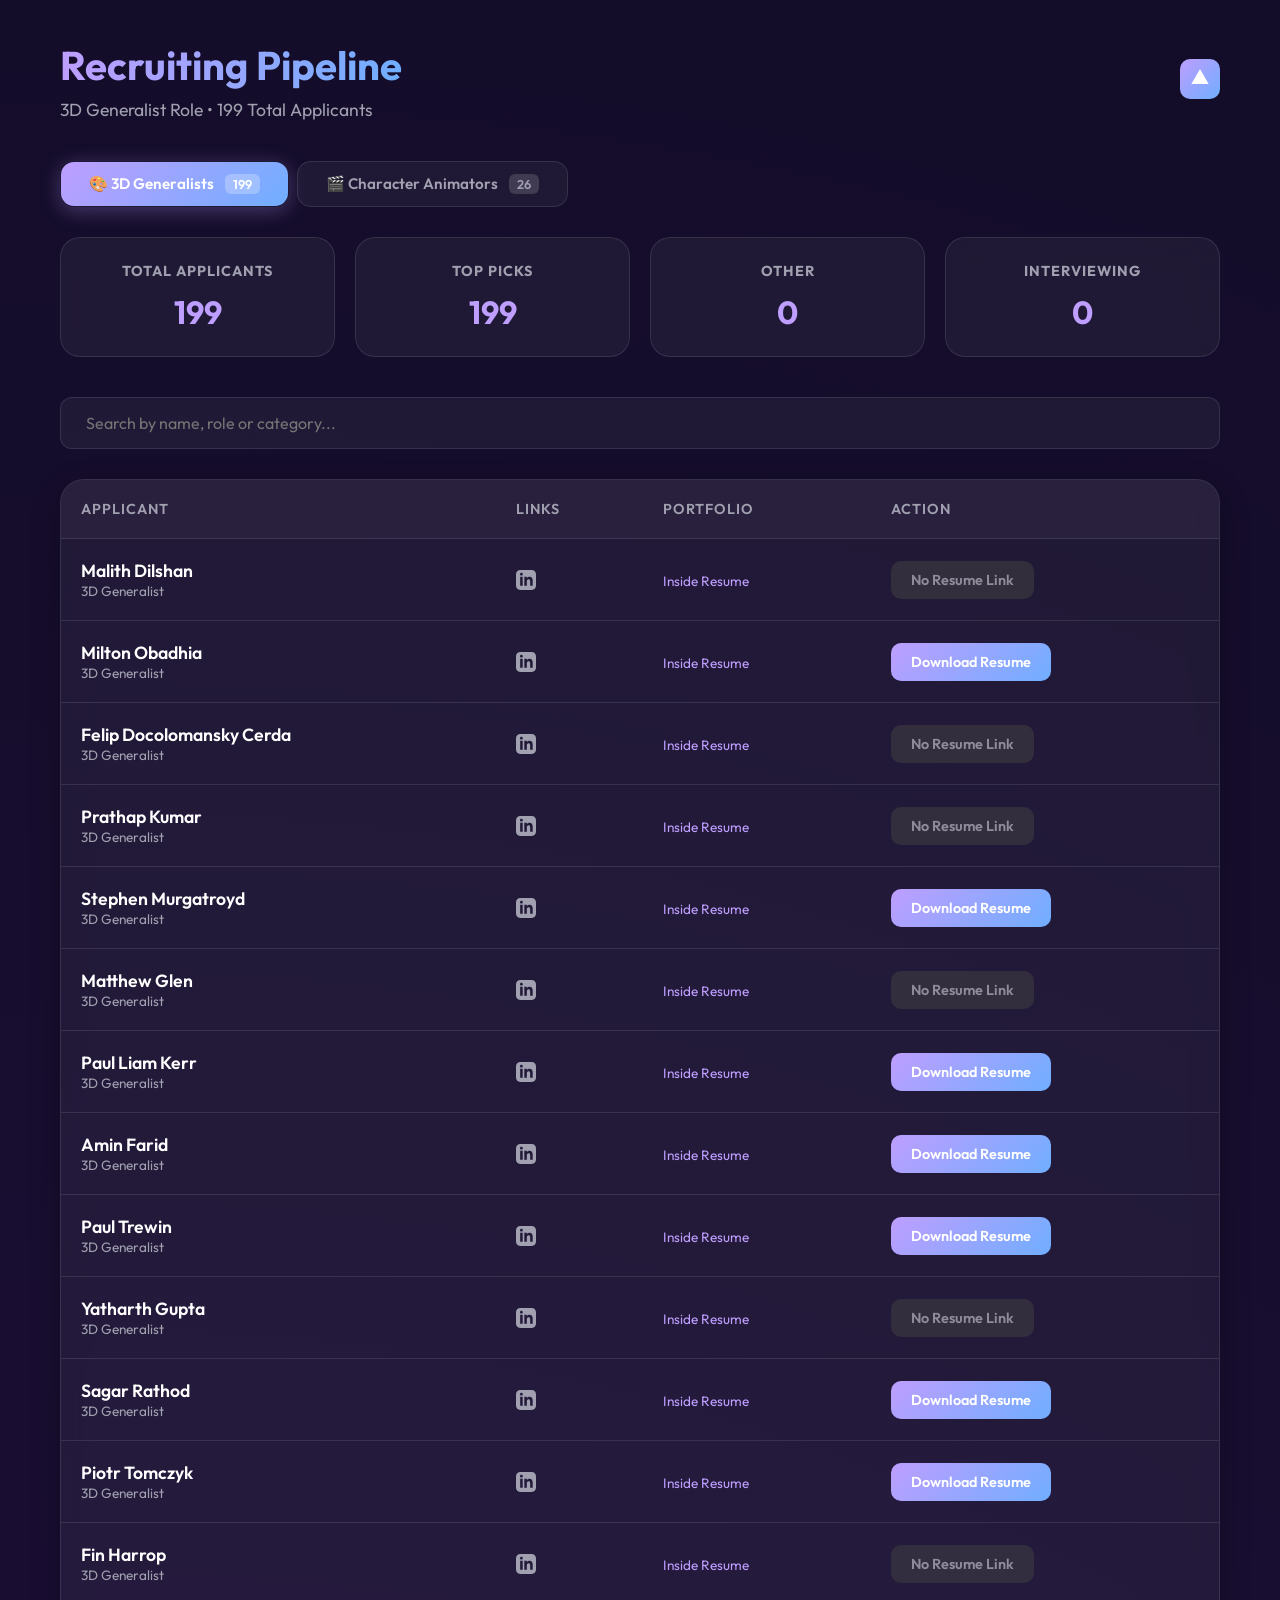
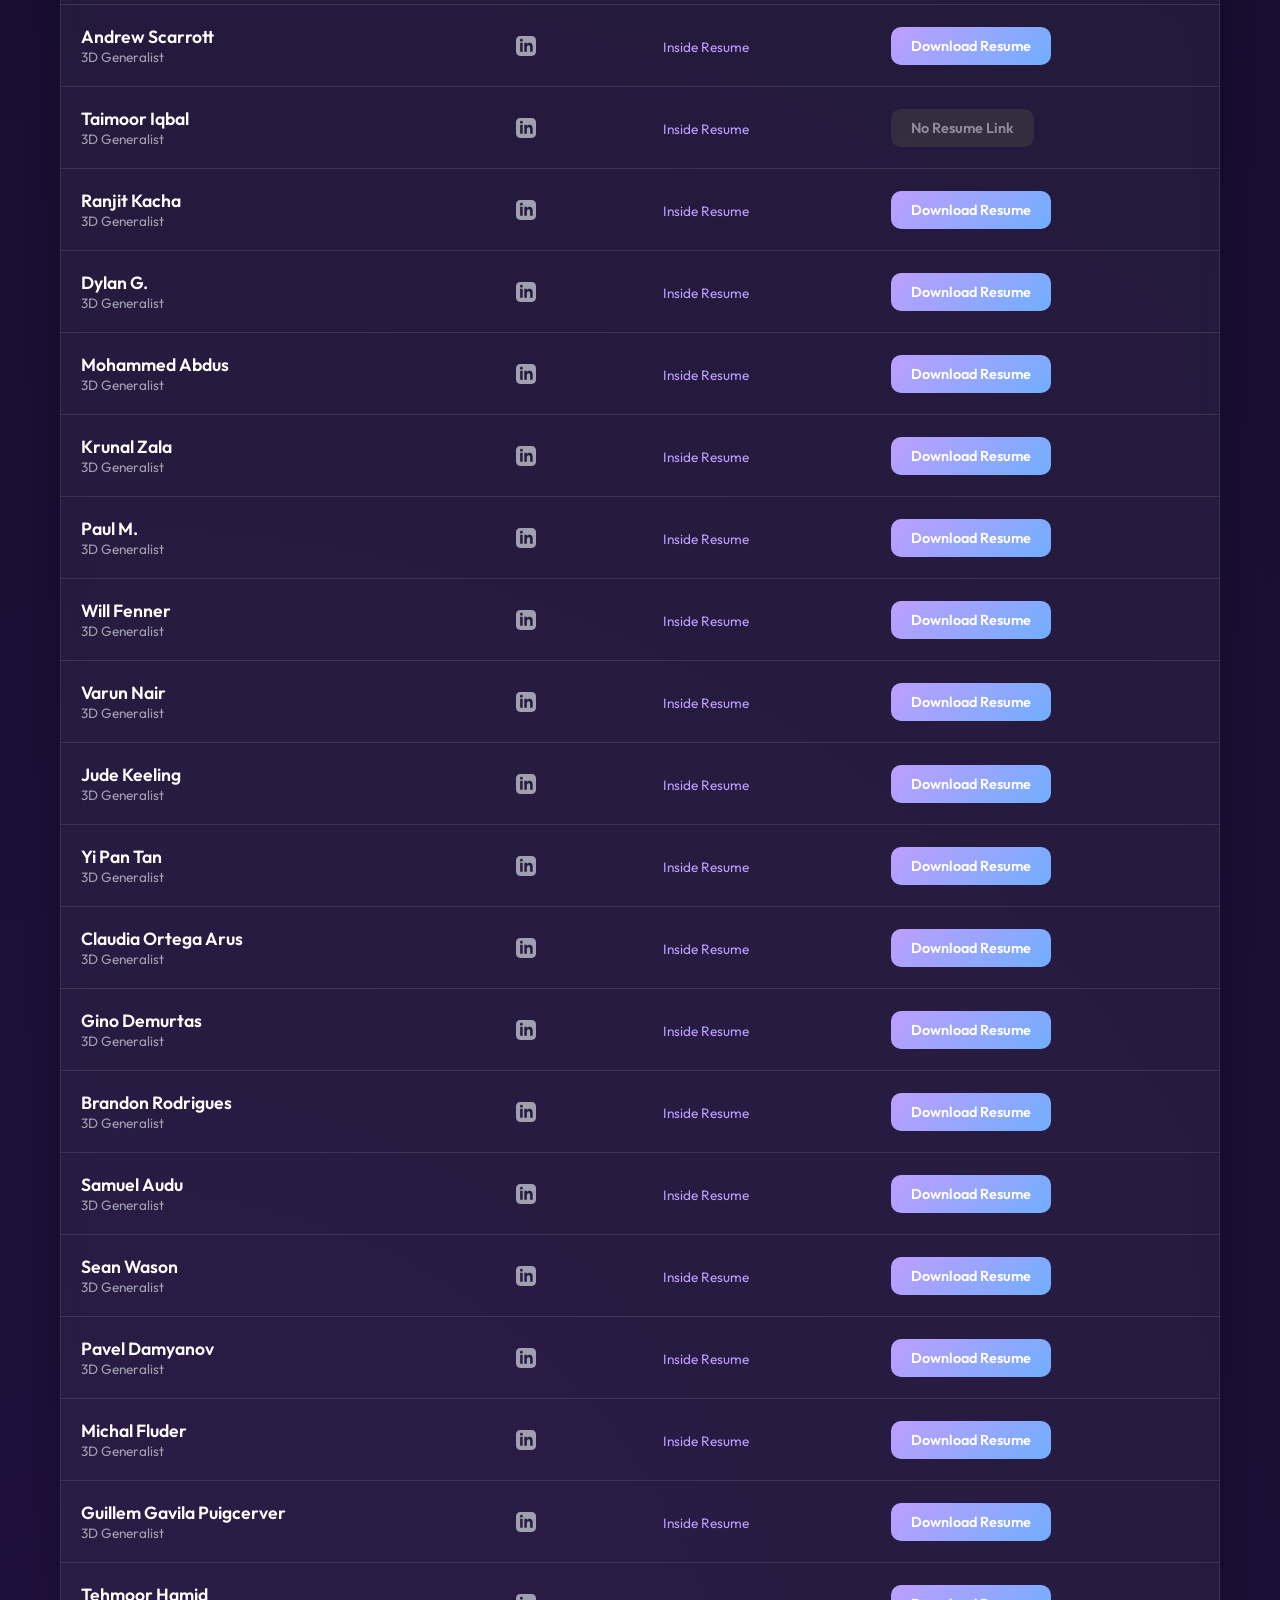
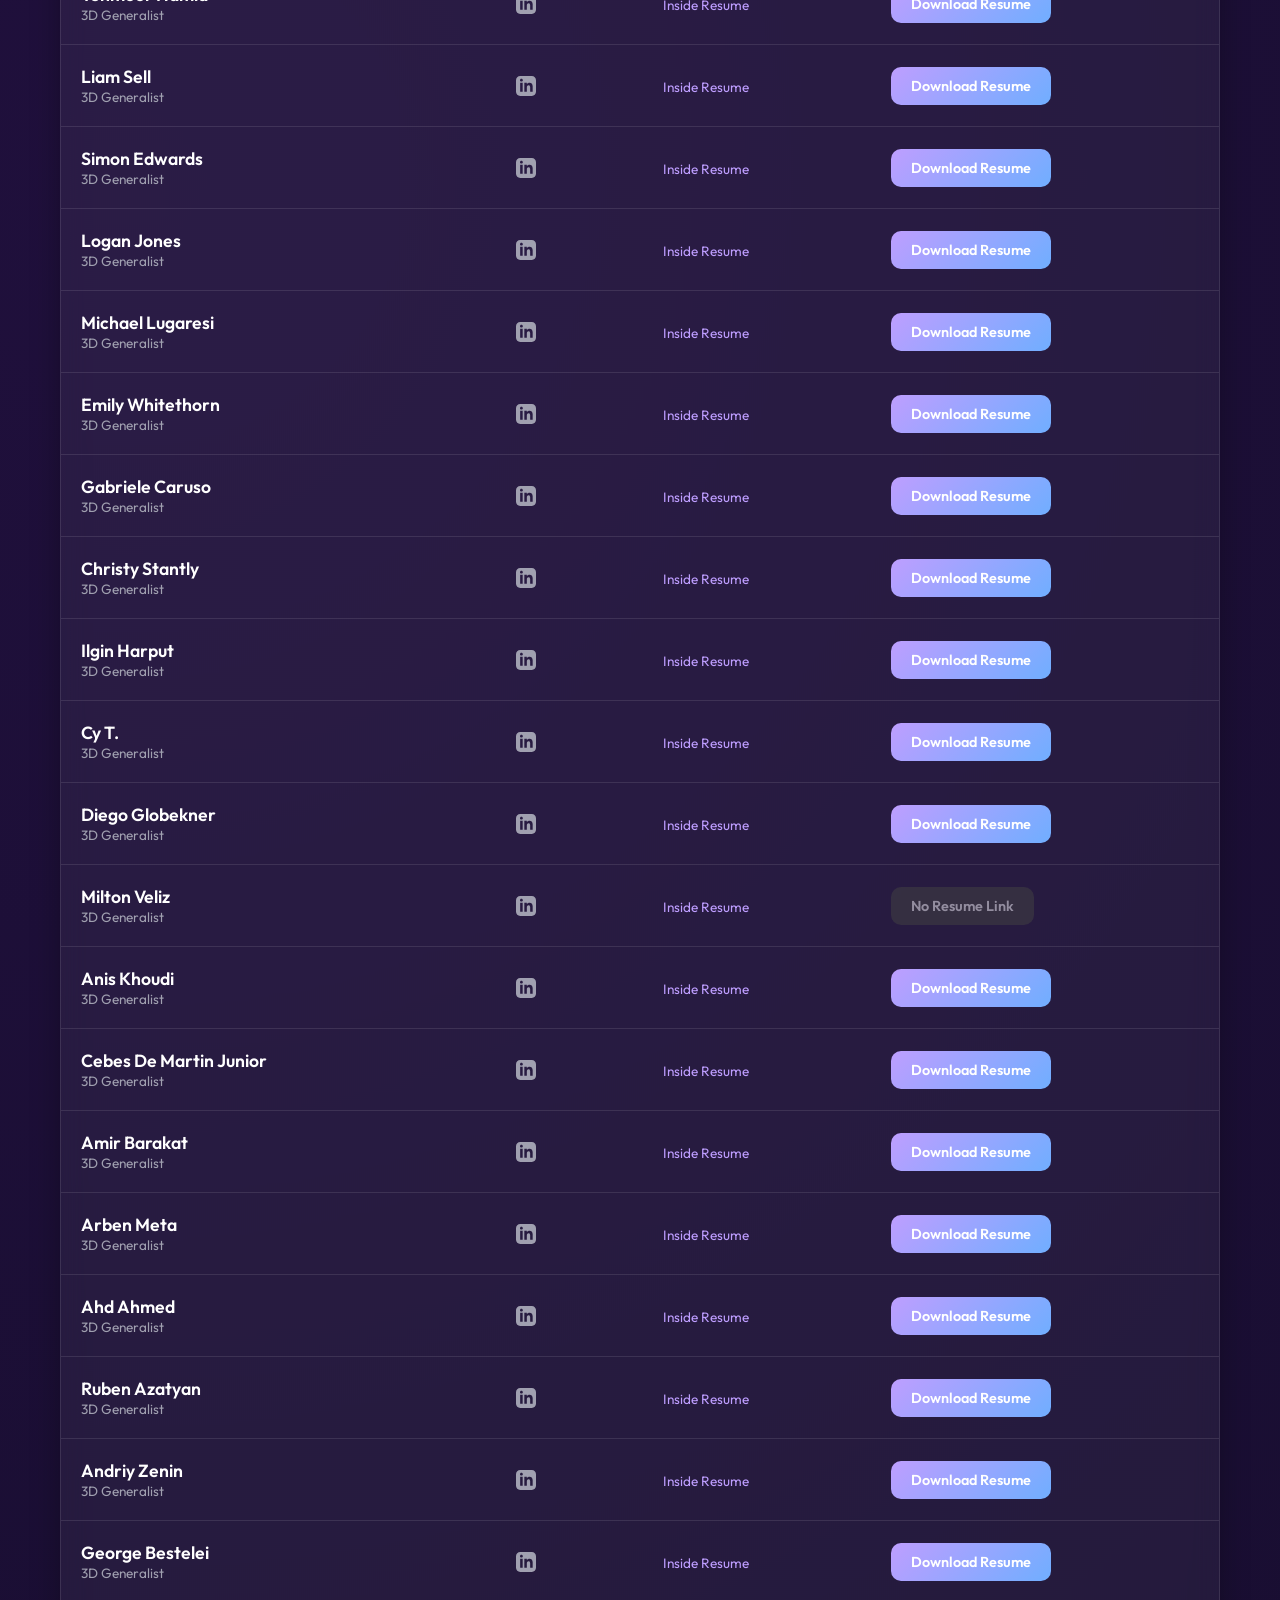
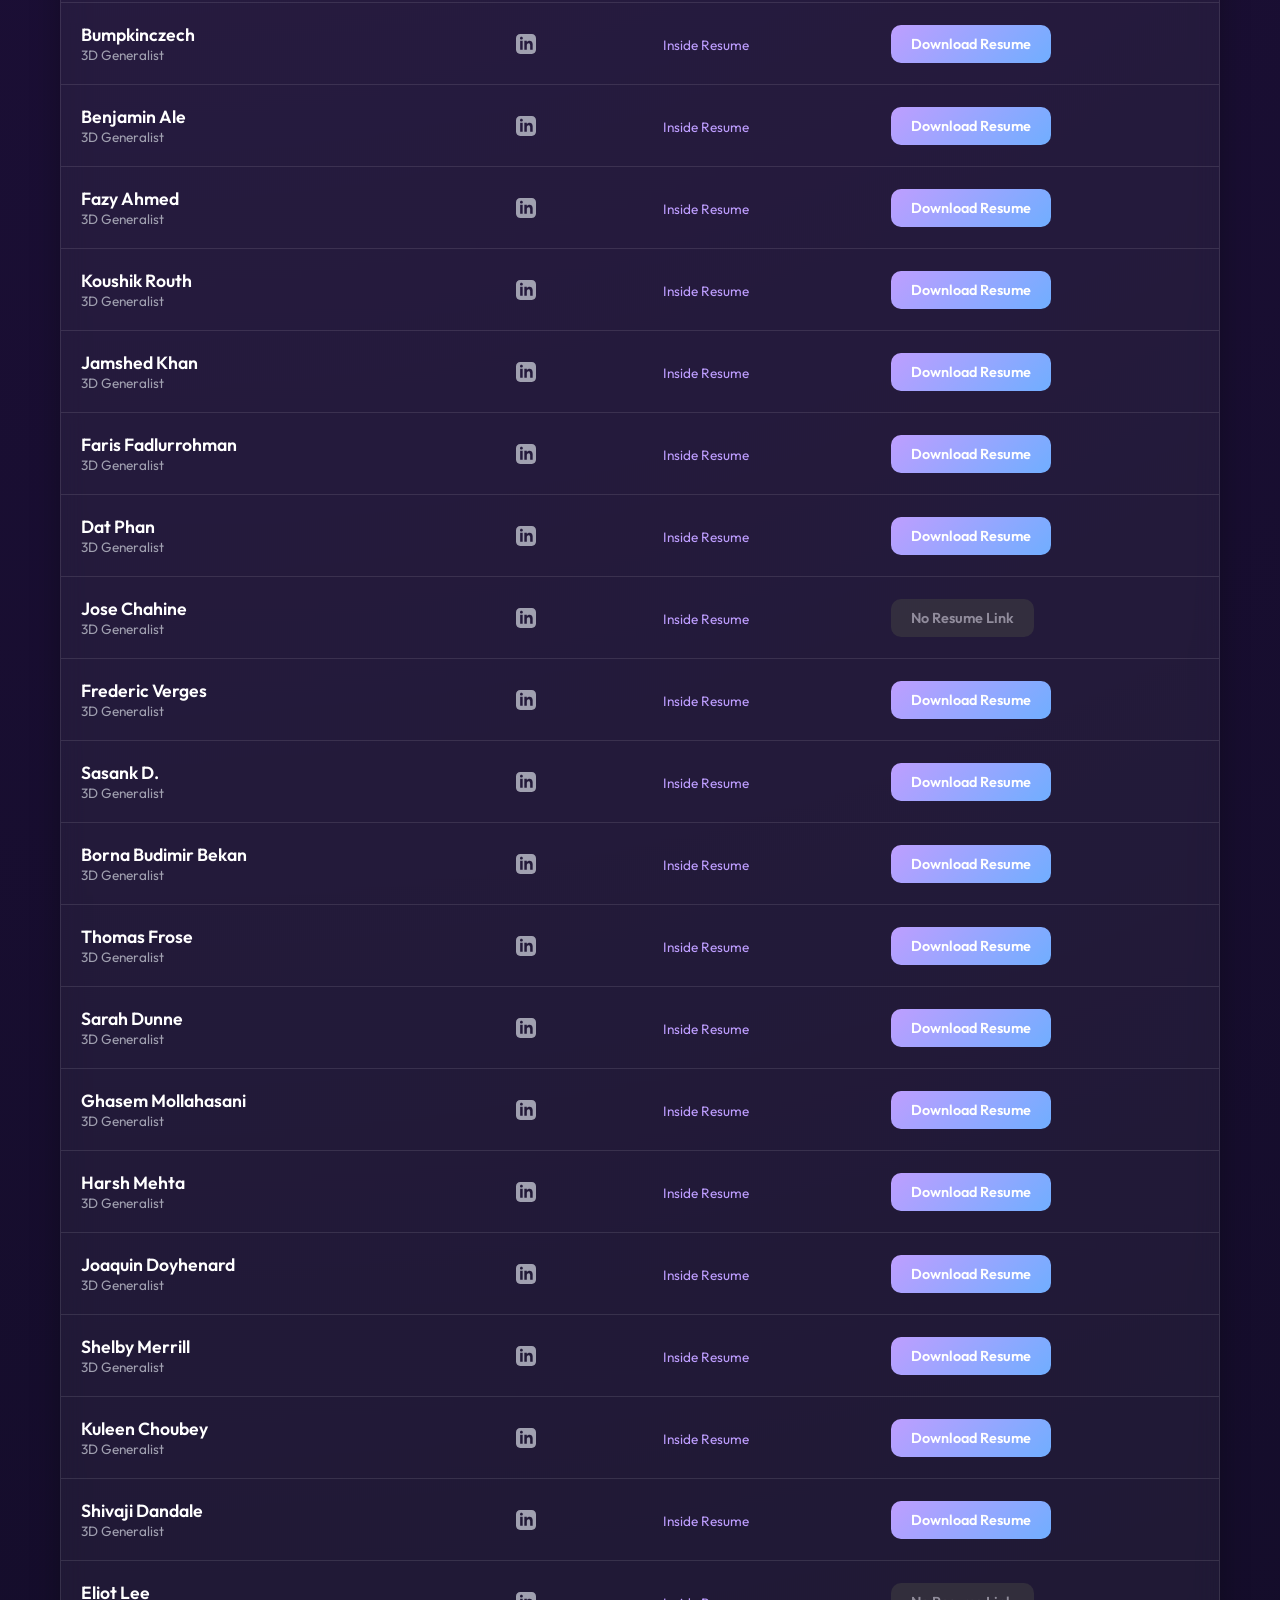
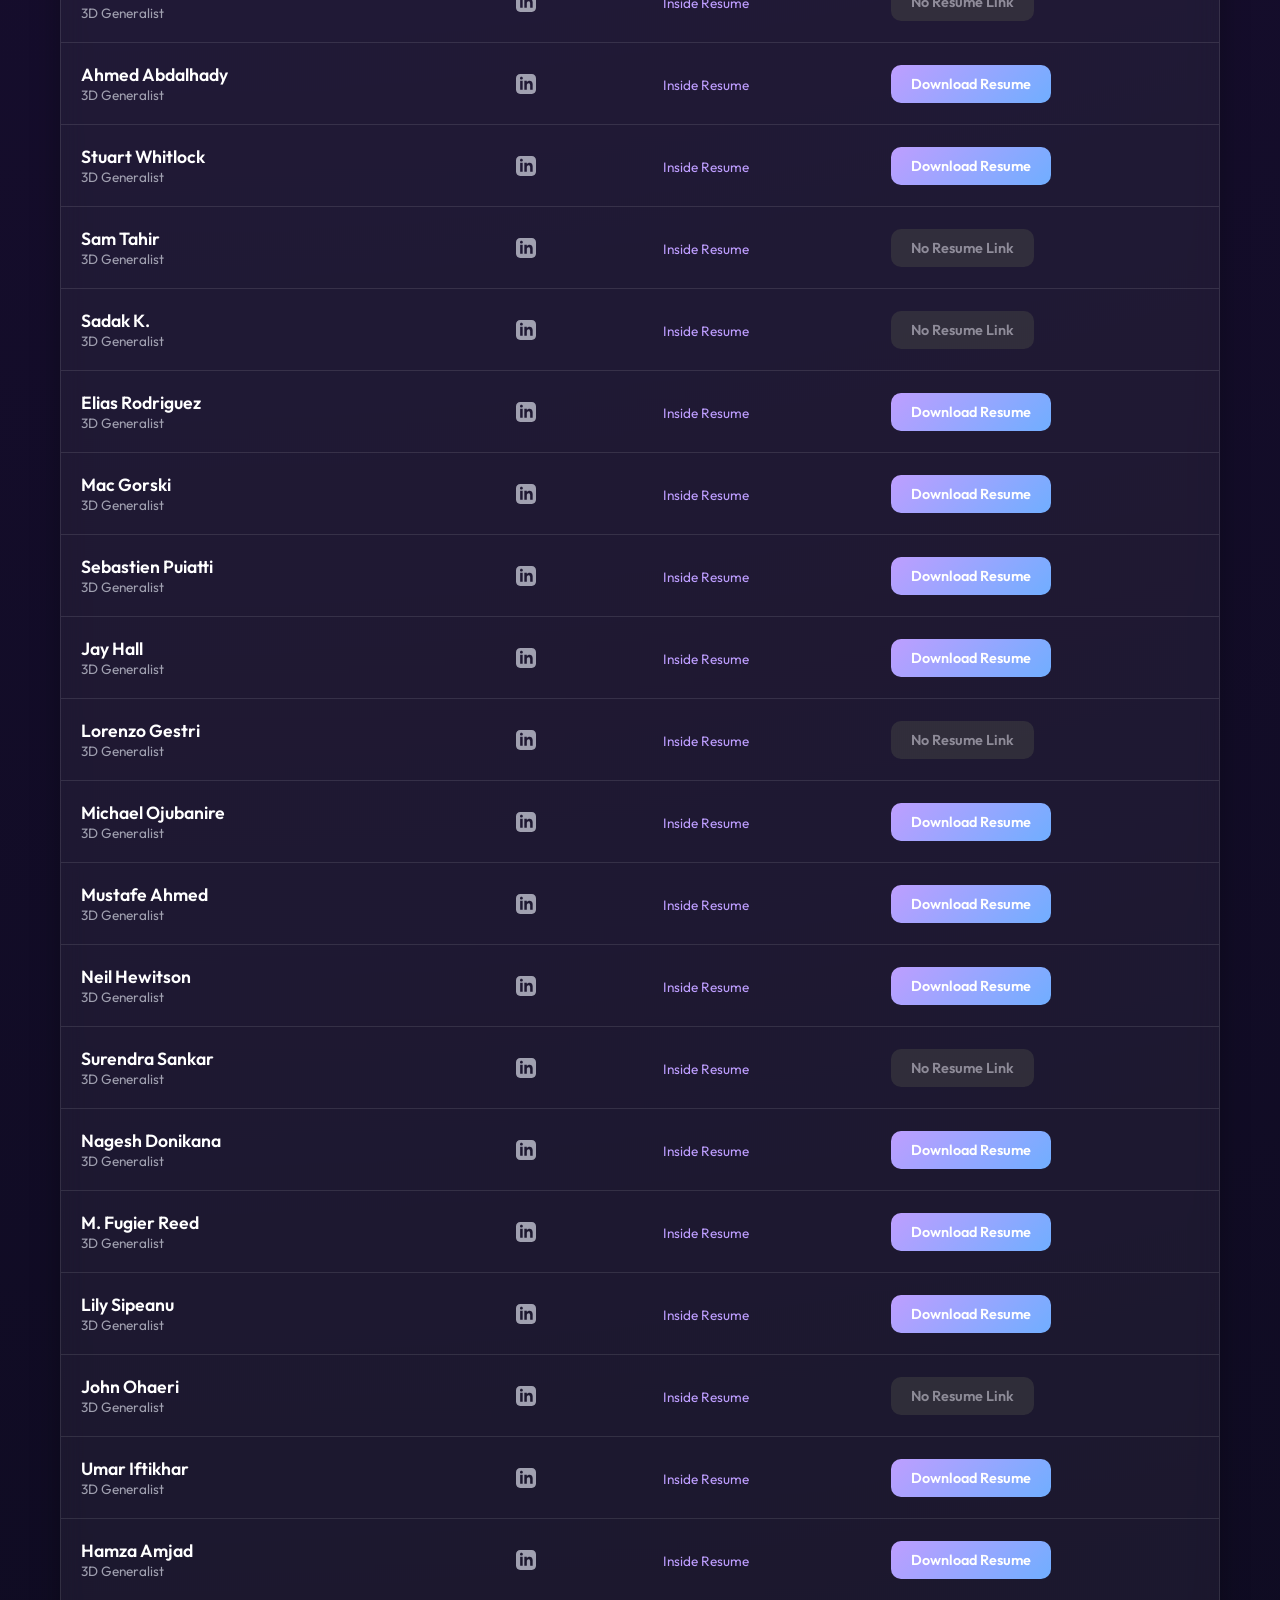
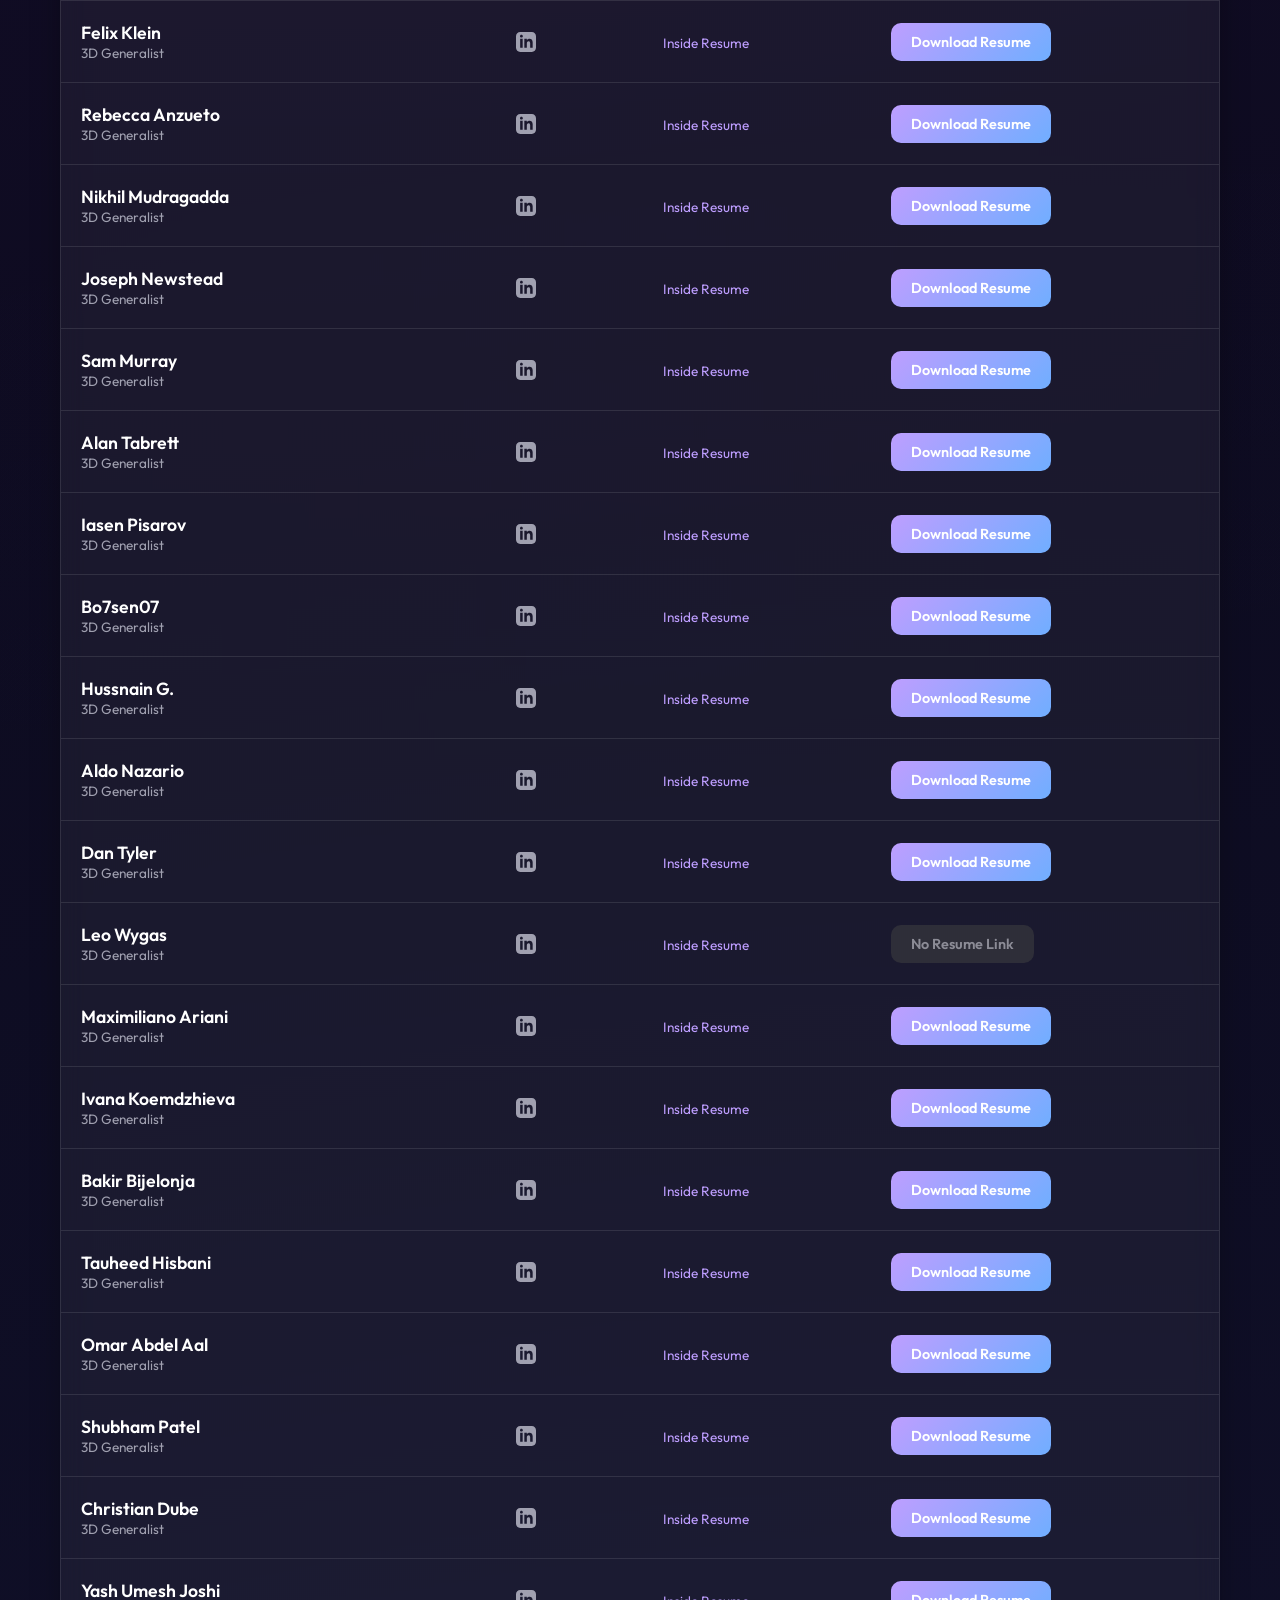
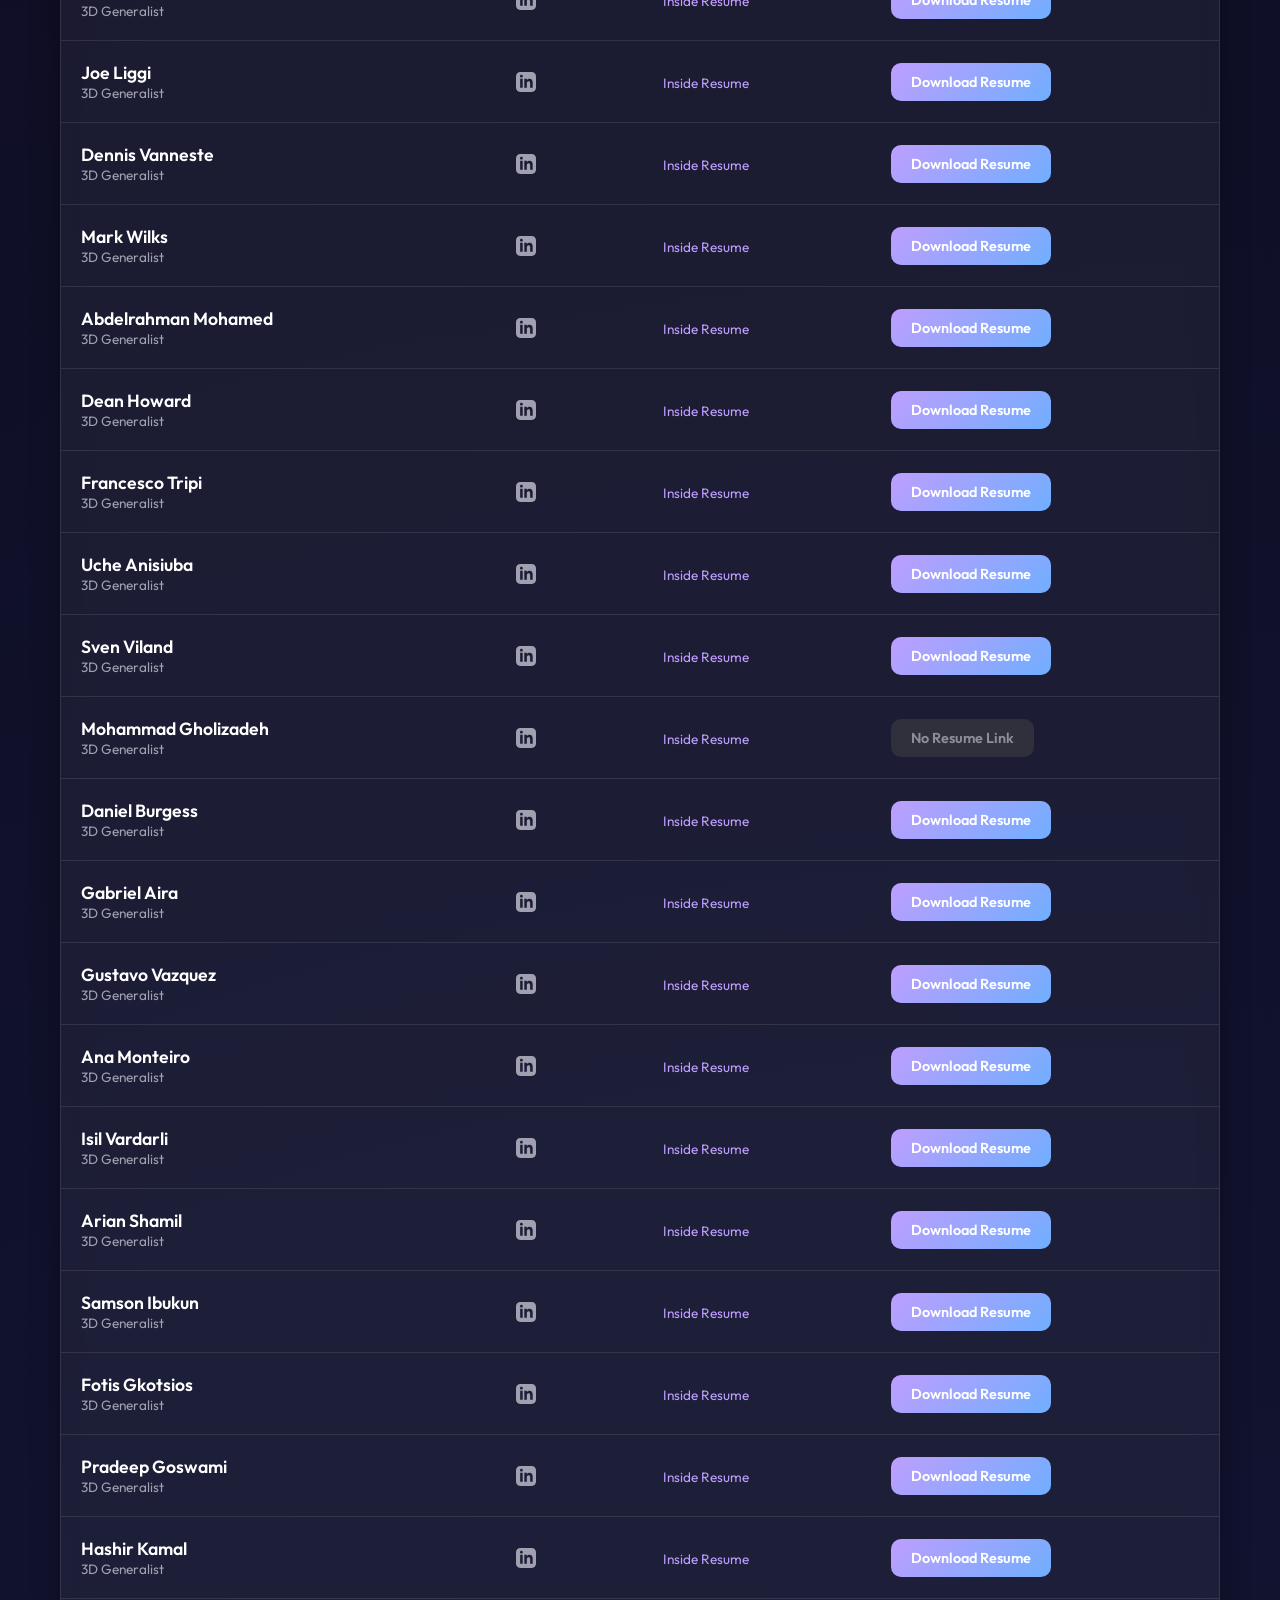
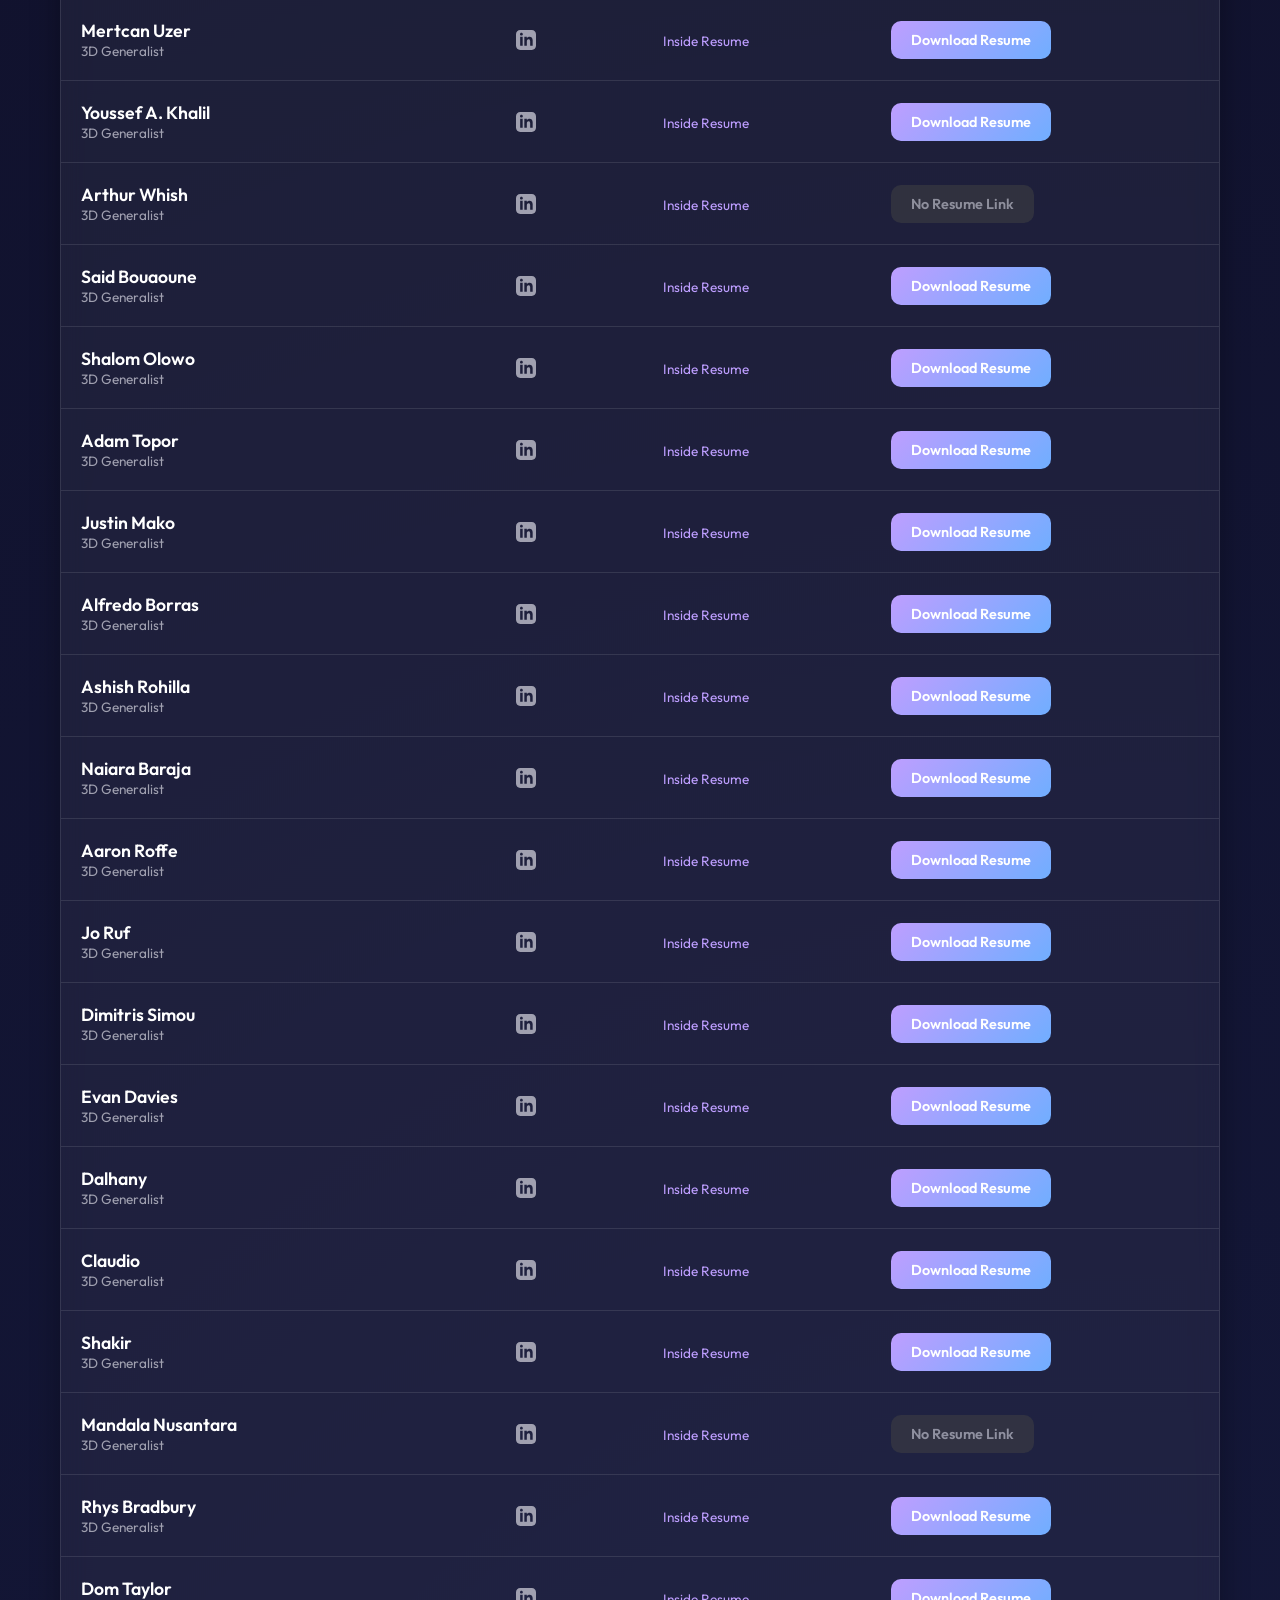
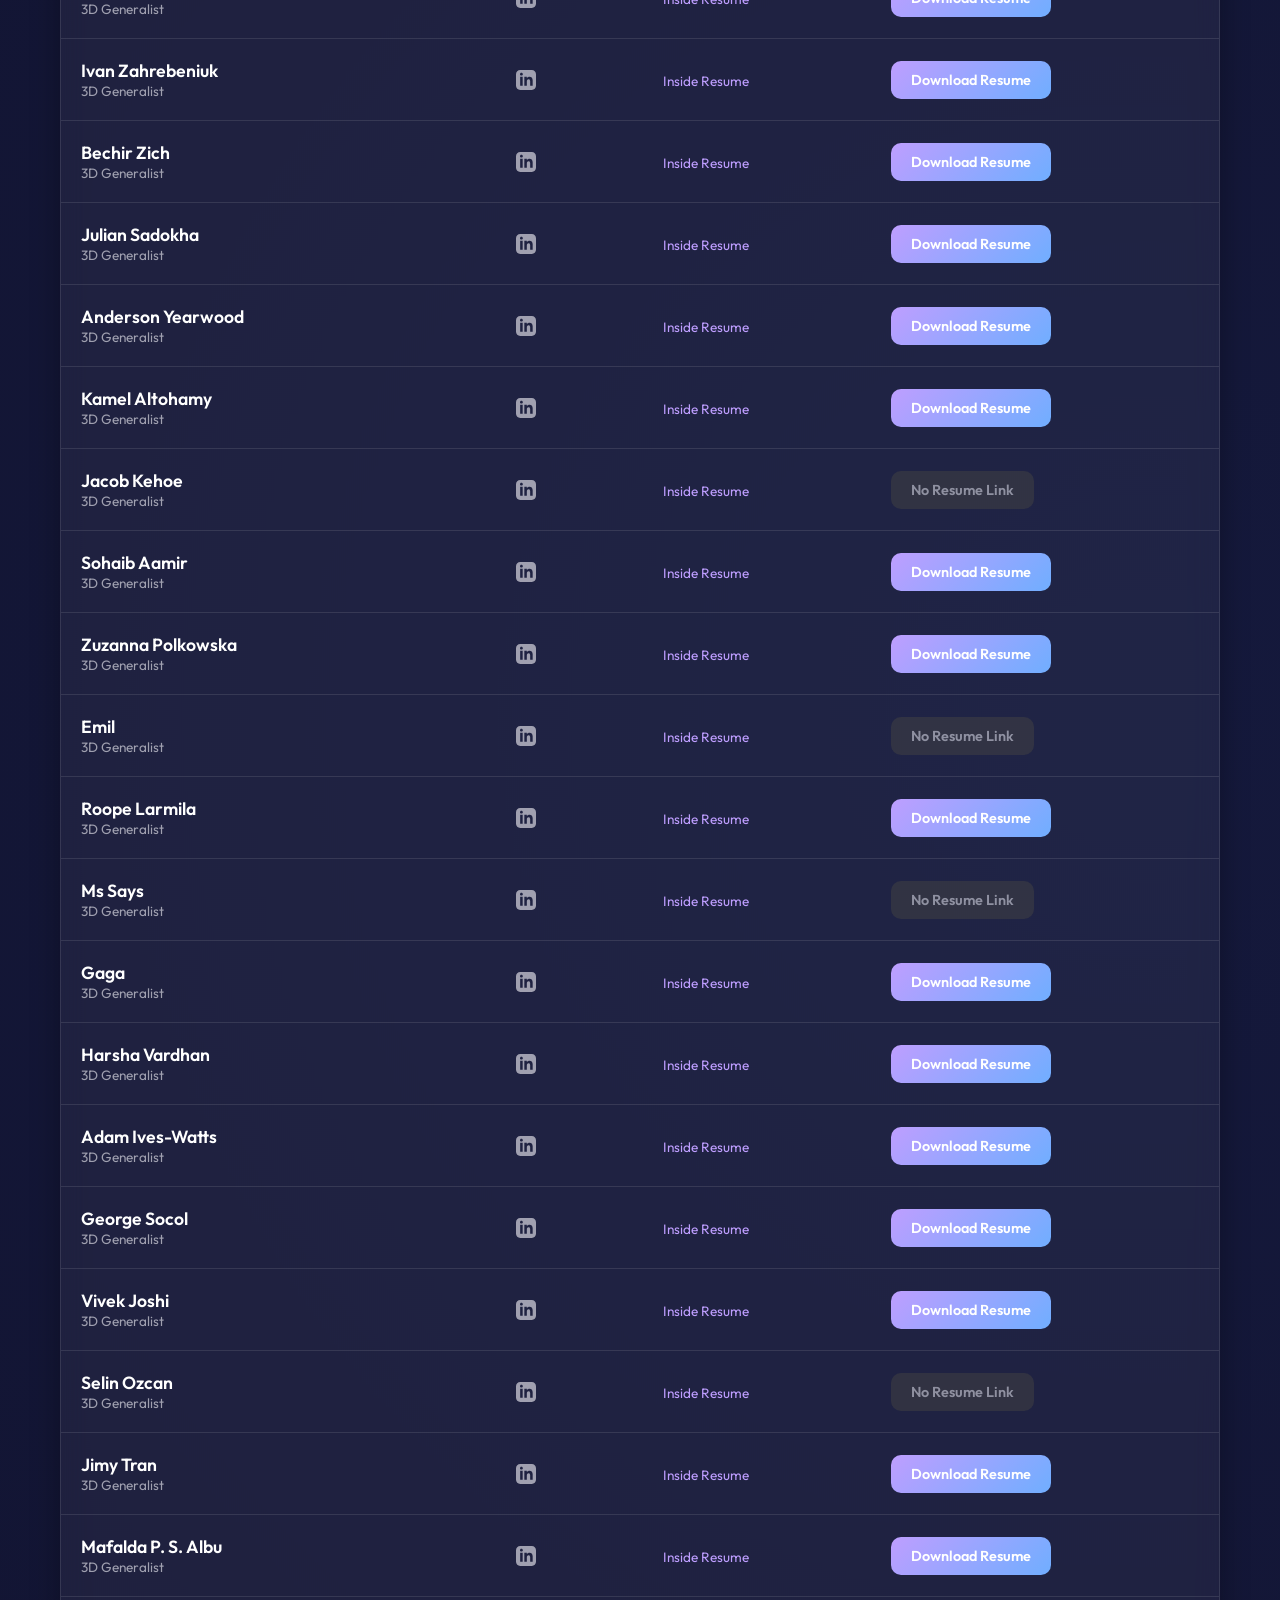
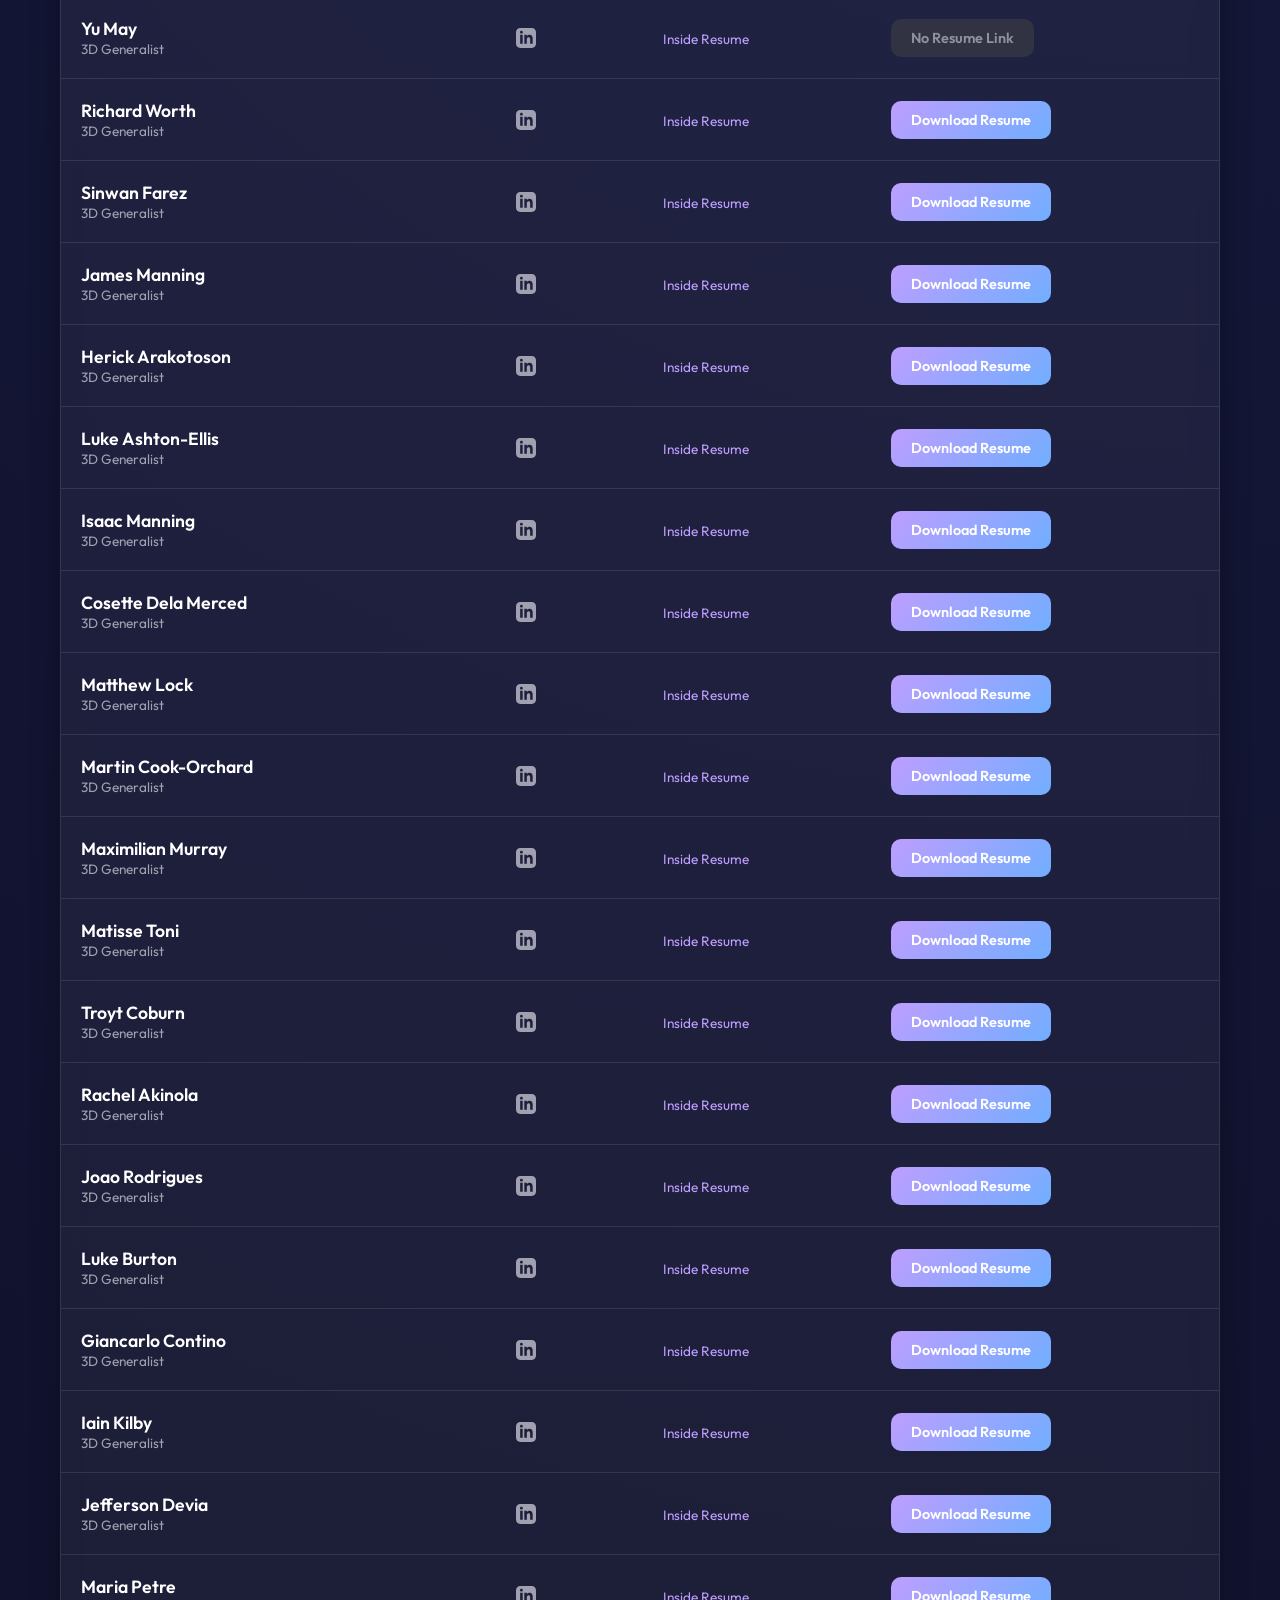
==== index.html @ ae356462 "Recruiting Dashboard - 3D Generalists & Character Animators with CVs" ====
<!DOCTYPE html>
<html lang="en">

<head>
    <meta charset="UTF-8">
    <meta name="viewport" content="width=device-width, initial-scale=1.0">
    <title>Recruiting Dashboard | Celestial Space</title>
    <link rel="preconnect" href="https://fonts.googleapis.com">
    <link rel="preconnect" href="https://fonts.gstatic.com" crossorigin>
    <link href="https://fonts.googleapis.com/css2?family=Outfit:wght@300;400;600;700&display=swap" rel="stylesheet">
    <style>
        :root {
            --bg-color: #0d0b1f;
            --glass-bg: rgba(255, 255, 255, 0.05);
            --glass-border: rgba(255, 255, 255, 0.1);
            --accent-purple: #be9eff;
            --accent-blue: #70aeff;
            --accent-orange: #ffb86c;
            --text-primary: #ffffff;
            --text-secondary: #a0a0b0;
            --status-top: #34d399;
            --status-not: #f87171;
            --card-glow: 0 8px 32px 0 rgba(138, 43, 226, 0.2);
        }

        * {
            margin: 0;
            padding: 0;
            box-sizing: border-box;
            font-family: 'Outfit', sans-serif;
        }

        body {
            background-color: var(--bg-color);
            color: var(--text-primary);
            min-height: 100vh;
            overflow-x: hidden;
            background-image:
                radial-gradient(circle at 10% 20%, rgba(138, 43, 226, 0.15) 0%, transparent 40%),
                radial-gradient(circle at 90% 80%, rgba(65, 105, 225, 0.15) 0%, transparent 40%);
        }

        .container {
            max-width: 1200px;
            margin: 0 auto;
            padding: 40px 20px;
        }

        header {
            margin-bottom: 40px;
            display: flex;
            justify-content: space-between;
            align-items: center;
        }

        .title-group h1 {
            font-size: 2.5rem;
            font-weight: 700;
            background: linear-gradient(to right, var(--accent-purple), var(--accent-blue));
            -webkit-background-clip: text;
            -webkit-text-fill-color: transparent;
            margin-bottom: 8px;
        }

        .title-group p {
            color: var(--text-secondary);
            font-size: 1.1rem;
        }

        /* Tab Navigation */
        .tab-nav {
            display: flex;
            gap: 8px;
            margin-bottom: 30px;
        }

        .tab-btn {
            padding: 12px 28px;
            border-radius: 14px;
            border: 1px solid var(--glass-border);
            background: var(--glass-bg);
            color: var(--text-secondary);
            font-size: 0.95rem;
            font-weight: 600;
            font-family: 'Outfit', sans-serif;
            cursor: pointer;
            transition: all 0.3s ease;
            backdrop-filter: blur(12px);
            position: relative;
            overflow: hidden;
        }

        .tab-btn::before {
            content: '';
            position: absolute;
            top: 0;
            left: 0;
            right: 0;
            bottom: 0;
            background: linear-gradient(135deg, var(--accent-purple), var(--accent-blue));
            opacity: 0;
            transition: opacity 0.3s ease;
            z-index: 0;
        }

        .tab-btn span {
            position: relative;
            z-index: 1;
        }

        .tab-btn:hover {
            border-color: var(--accent-purple);
            color: var(--text-primary);
            transform: translateY(-2px);
        }

        .tab-btn.active {
            border-color: transparent;
            color: white;
            box-shadow: 0 4px 20px rgba(190, 158, 255, 0.3);
        }

        .tab-btn.active::before {
            opacity: 1;
        }

        .tab-count {
            display: inline-block;
            background: rgba(255, 255, 255, 0.15);
            padding: 2px 8px;
            border-radius: 6px;
            font-size: 0.8rem;
            margin-left: 8px;
        }

        .tab-btn.active .tab-count {
            background: rgba(255, 255, 255, 0.25);
        }

        .stats-grid {
            display: grid;
            grid-template-columns: repeat(auto-fit, minmax(200px, 1fr));
            gap: 20px;
            margin-bottom: 40px;
        }

        .stat-card {
            background: var(--glass-bg);
            border: 1px solid var(--glass-border);
            backdrop-filter: blur(12px);
            padding: 24px;
            border-radius: 20px;
            text-align: center;
            transition: transform 0.3s ease, box-shadow 0.3s ease;
        }

        .stat-card:hover {
            transform: translateY(-5px);
            box-shadow: var(--card-glow);
        }

        .stat-card h3 {
            font-size: 0.9rem;
            color: var(--text-secondary);
            text-transform: uppercase;
            letter-spacing: 1px;
            margin-bottom: 12px;
        }

        .stat-card .value {
            font-size: 2rem;
            font-weight: 700;
            color: var(--accent-purple);
        }

        .search-filters {
            display: flex;
            gap: 15px;
            margin-bottom: 30px;
        }

        .search-bar {
            flex-grow: 1;
            background: var(--glass-bg);
            border: 1px solid var(--glass-border);
            padding: 15px 25px;
            border-radius: 12px;
            color: white;
            font-size: 1rem;
            outline: none;
            transition: border-color 0.3s ease;
        }

        .search-bar:focus {
            border-color: var(--accent-purple);
        }

        .table-container {
            background: var(--glass-bg);
            border: 1px solid var(--glass-border);
            backdrop-filter: blur(12px);
            border-radius: 24px;
            overflow: hidden;
            box-shadow: 0 10px 30px rgba(0, 0, 0, 0.3);
        }

        table {
            width: 100%;
            border-collapse: collapse;
            text-align: left;
        }

        thead {
            background: rgba(255, 255, 255, 0.03);
            border-bottom: 1px solid var(--glass-border);
        }

        th {
            padding: 20px;
            font-weight: 600;
            color: var(--text-secondary);
            font-size: 0.9rem;
            text-transform: uppercase;
            letter-spacing: 1px;
        }

        td {
            padding: 20px;
            border-bottom: 1px solid var(--glass-border);
            vertical-align: middle;
        }

        tr:last-child td {
            border-bottom: none;
        }

        tr:hover {
            background: rgba(255, 255, 255, 0.02);
        }

        .applicant-name {
            font-weight: 600;
            font-size: 1.1rem;
        }

        .status-badge {
            padding: 6px 12px;
            border-radius: 8px;
            font-size: 0.85rem;
            font-weight: 600;
        }

        .status-top {
            background: rgba(52, 211, 153, 0.1);
            color: var(--status-top);
            border: 1px solid rgba(52, 211, 153, 0.2);
        }

        .status-not {
            background: rgba(248, 113, 113, 0.1);
            color: var(--status-not);
            border: 1px solid rgba(248, 113, 113, 0.2);
        }

        .action-links {
            display: flex;
            gap: 15px;
        }

        .btn-icon {
            color: var(--text-secondary);
            text-decoration: none;
            transition: color 0.3s ease, transform 0.2s ease;
            font-size: 1.2rem;
            display: flex;
            align-items: center;
            justify-content: center;
        }

        .btn-icon:hover {
            color: var(--accent-blue);
            transform: scale(1.1);
        }

        .btn-resume {
            background: linear-gradient(135deg, var(--accent-purple), var(--accent-blue));
            color: white;
            border: none;
            padding: 10px 20px;
            border-radius: 10px;
            font-weight: 600;
            cursor: pointer;
            text-decoration: none;
            font-size: 0.9rem;
            transition: opacity 0.3s ease, transform 0.2s ease;
            display: inline-block;
        }

        .btn-resume:hover {
            opacity: 0.9;
            transform: translateY(-2px);
        }

        .btn-resume.disabled {
            background: #444;
            cursor: not-allowed;
            opacity: 0.5;
        }

        .portfolio-link {
            color: var(--accent-blue);
            text-decoration: none;
            font-weight: 500;
        }

        .portfolio-link:hover {
            text-decoration: underline;
        }

        @keyframes fadeIn {
            from {
                opacity: 0;
                transform: translateY(20px);
            }

            to {
                opacity: 1;
                transform: translateY(0);
            }
        }

        .table-container {
            animation: fadeIn 0.8s ease-out forwards;
        }

        /* Responsive */
        @media (max-width: 768px) {
            .stats-grid {
                grid-template-columns: 1fr;
            }

            .search-filters {
                flex-direction: column;
            }

            .tab-nav {
                flex-direction: column;
            }

            th:nth-child(3),
            td:nth-child(3),
            th:nth-child(4),
            td:nth-child(4) {
                display: none;
            }
        }
    </style>
</head>

<body>
    <div class="container">
        <header>
            <div class="title-group">
                <h1>Recruiting Pipeline</h1>
                <p id="subtitleText">3D Generalist Role • 146 Total Applicants</p>
            </div>
            <div class="logo">
                <svg width="40" height="40" viewBox="0 0 40 40" fill="none" xmlns="http://www.w3.org/2000/svg">
                    <rect width="40" height="40" rx="10" fill="url(#paint0_linear)" />
                    <path d="M20 10L28.6603 25H11.3397L20 10Z" fill="white" />
                    <defs>
                        <linearGradient id="paint0_linear" x1="0" y1="0" x2="40" y2="40" gradientUnits="userSpaceOnUse">
                            <stop stop-color="#be9eff" />
                            <stop offset="1" stop-color="#70aeff" />
                        </linearGradient>
                    </defs>
                </svg>
            </div>
        </header>

        <div class="tab-nav" id="tabNav">
            <button class="tab-btn active" data-tab="3d-generalist" onclick="switchTab('3d-generalist')">
                <span>🎨 3D Generalists <span class="tab-count" id="tab3dCount">0</span></span>
            </button>
            <button class="tab-btn" data-tab="character-animator" onclick="switchTab('character-animator')">
                <span>🎬 Character Animators <span class="tab-count" id="tabAnimatorCount">0</span></span>
            </button>
        </div>

        <div class="stats-grid">
            <div class="stat-card">
                <h3>Total Applicants</h3>
                <div class="value" id="statTotal">0</div>
            </div>
            <div class="stat-card">
                <h3>Top Picks</h3>
                <div class="value" id="statTopPicks">0</div>
            </div>
            <div class="stat-card">
                <h3>Other</h3>
                <div class="value" id="statOther">0</div>
            </div>
            <div class="stat-card">
                <h3>Interviewing</h3>
                <div class="value" id="statInterviewing">0</div>
            </div>
        </div>

        <div class="search-filters">
            <input type="text" class="search-bar" id="searchInput" placeholder="Search by name, role or category...">
        </div>

        <div class="table-container">
            <table id="applicantsTable">
                <thead>
                    <tr>
                        <th>Applicant</th>
                        <th>Links</th>
                        <th>Portfolio</th>
                        <th>Action</th>
                    </tr>
                </thead>
                <tbody id="tableBody">
                    <!-- Data will be injected here -->
                </tbody>
            </table>
        </div>
    </div>

    <script>
        let allData = {
            '3d-generalist': [],
            'character-animator': []
        };
        let currentTab = '3d-generalist';

        const tabConfig = {
            '3d-generalist': {
                file: 'applicants.json',
                role: '3D Generalist',
                subtitle: (count) => `3D Generalist Role • ${count} Total Applicants`
            },
            'character-animator': {
                file: 'character_animators.json',
                role: 'Character Animator',
                subtitle: (count) => `Character Animator Role • ${count} Applicants`
            }
        };

        function renderTable(data) {
            const tableBody = document.getElementById('tableBody');
            tableBody.innerHTML = '';

            const total = data.length;
            const topPicks = data.filter(a => a.fit_category === 'Top fit').length;
            const other = data.filter(a => a.fit_category !== 'Top fit').length;

            document.getElementById('statTotal').textContent = total;
            document.getElementById('statTopPicks').textContent = topPicks;
            document.getElementById('statOther').textContent = other;

            const config = tabConfig[currentTab];
            document.getElementById('subtitleText').textContent = config.subtitle(total);

            data.forEach(app => {
                const tr = document.createElement('tr');

                const statusClass = app.fit_category === 'Top fit' ? 'status-top' : 'status-not';
                let portfolio;
                if (app.portfolio_link && app.portfolio_link.startsWith('http')) {
                    portfolio = `<a href="${app.portfolio_link}" target="_blank" class="portfolio-link">View Portfolio</a>`;
                } else if (app.portfolio_link === 'Check Resume') {
                    portfolio = '<span style="color:var(--accent-purple); font-size: 0.85rem;">Inside Resume</span>';
                } else {
                    portfolio = '<span style="color:#666">Not Provided</span>';
                }

                let resumeBtn;
                if (app.resume_link && (app.resume_link.startsWith('http') || app.resume_link.startsWith('CVs/'))) {
                    resumeBtn = `<a href="${encodeURI(app.resume_link)}" target="_blank" class="btn-resume">Download Resume</a>`;
                } else {
                    resumeBtn = `<button class="btn-resume disabled">No Resume Link</button>`;
                }

                tr.innerHTML = `
                    <td>
                        <div class="applicant-name">${app.name}</div>
                        <div style="font-size:0.85rem; color:var(--text-secondary)">${config.role}</div>
                    </td>
                    <td>
                        <div class="action-links">
                            <a href="${app.linkedin_profile}" target="_blank" class="btn-icon" title="LinkedIn">
                                <svg width="20" height="20" viewBox="0 0 24 24" fill="currentColor"><path d="M19 0h-14c-2.761 0-5 2.239-5 5v14c0 2.761 2.239 5 5 5h14c2.762 0 5-2.239 5-5v-14c0-2.761-2.238-5-5-5zm-11 19h-3v-11h3v11zm-1.5-12.268c-.966 0-1.75-.79-1.75-1.764s.784-1.764 1.75-1.764 1.75.79 1.75 1.764-.783 1.764-1.75 1.764zm13.5 12.268h-3v-5.604c0-3.368-4-3.113-4 0v5.604h-3v-11h3v1.765c1.396-2.586 7-2.777 7 2.476v6.759z"/></svg>
                            </a>
                        </div>
                    </td>
                    <td>${portfolio}</td>
                    <td>${resumeBtn}</td>
                `;
                tableBody.appendChild(tr);
            });
        }

        function switchTab(tabId) {
            currentTab = tabId;

            // Update active tab button
            document.querySelectorAll('.tab-btn').forEach(btn => {
                btn.classList.toggle('active', btn.dataset.tab === tabId);
            });

            // Clear search
            document.getElementById('searchInput').value = '';

            // Render data for this tab
            renderTable(allData[tabId]);
        }

        async function loadAllData() {
            try {
                // Load both data sources in parallel
                const [generalistRes, animatorRes] = await Promise.all([
                    fetch('applicants.json?t=' + new Date().getTime()),
                    fetch('character_animators.json?t=' + new Date().getTime())
                ]);

                allData['3d-generalist'] = await generalistRes.json();
                allData['character-animator'] = await animatorRes.json();

                // Update tab counts
                document.getElementById('tab3dCount').textContent = allData['3d-generalist'].length;
                document.getElementById('tabAnimatorCount').textContent = allData['character-animator'].length;

                // Render initial tab
                renderTable(allData[currentTab]);

                // Search functionality
                document.getElementById('searchInput').addEventListener('input', (e) => {
                    const term = e.target.value.toLowerCase();
                    const filtered = allData[currentTab].filter(app =>
                        app.name.toLowerCase().includes(term) ||
                        app.fit_category.toLowerCase().includes(term)
                    );
                    renderTable(filtered);
                });

            } catch (err) {
                console.error('Error loading data:', err);
                document.getElementById('tableBody').innerHTML = '<tr><td colspan="5" style="text-align:center; padding:40px;">Error loading applicant data. Please ensure JSON files are present.</td></tr>';
            }
        }

        loadAllData();
    </script>
</body>

</html>
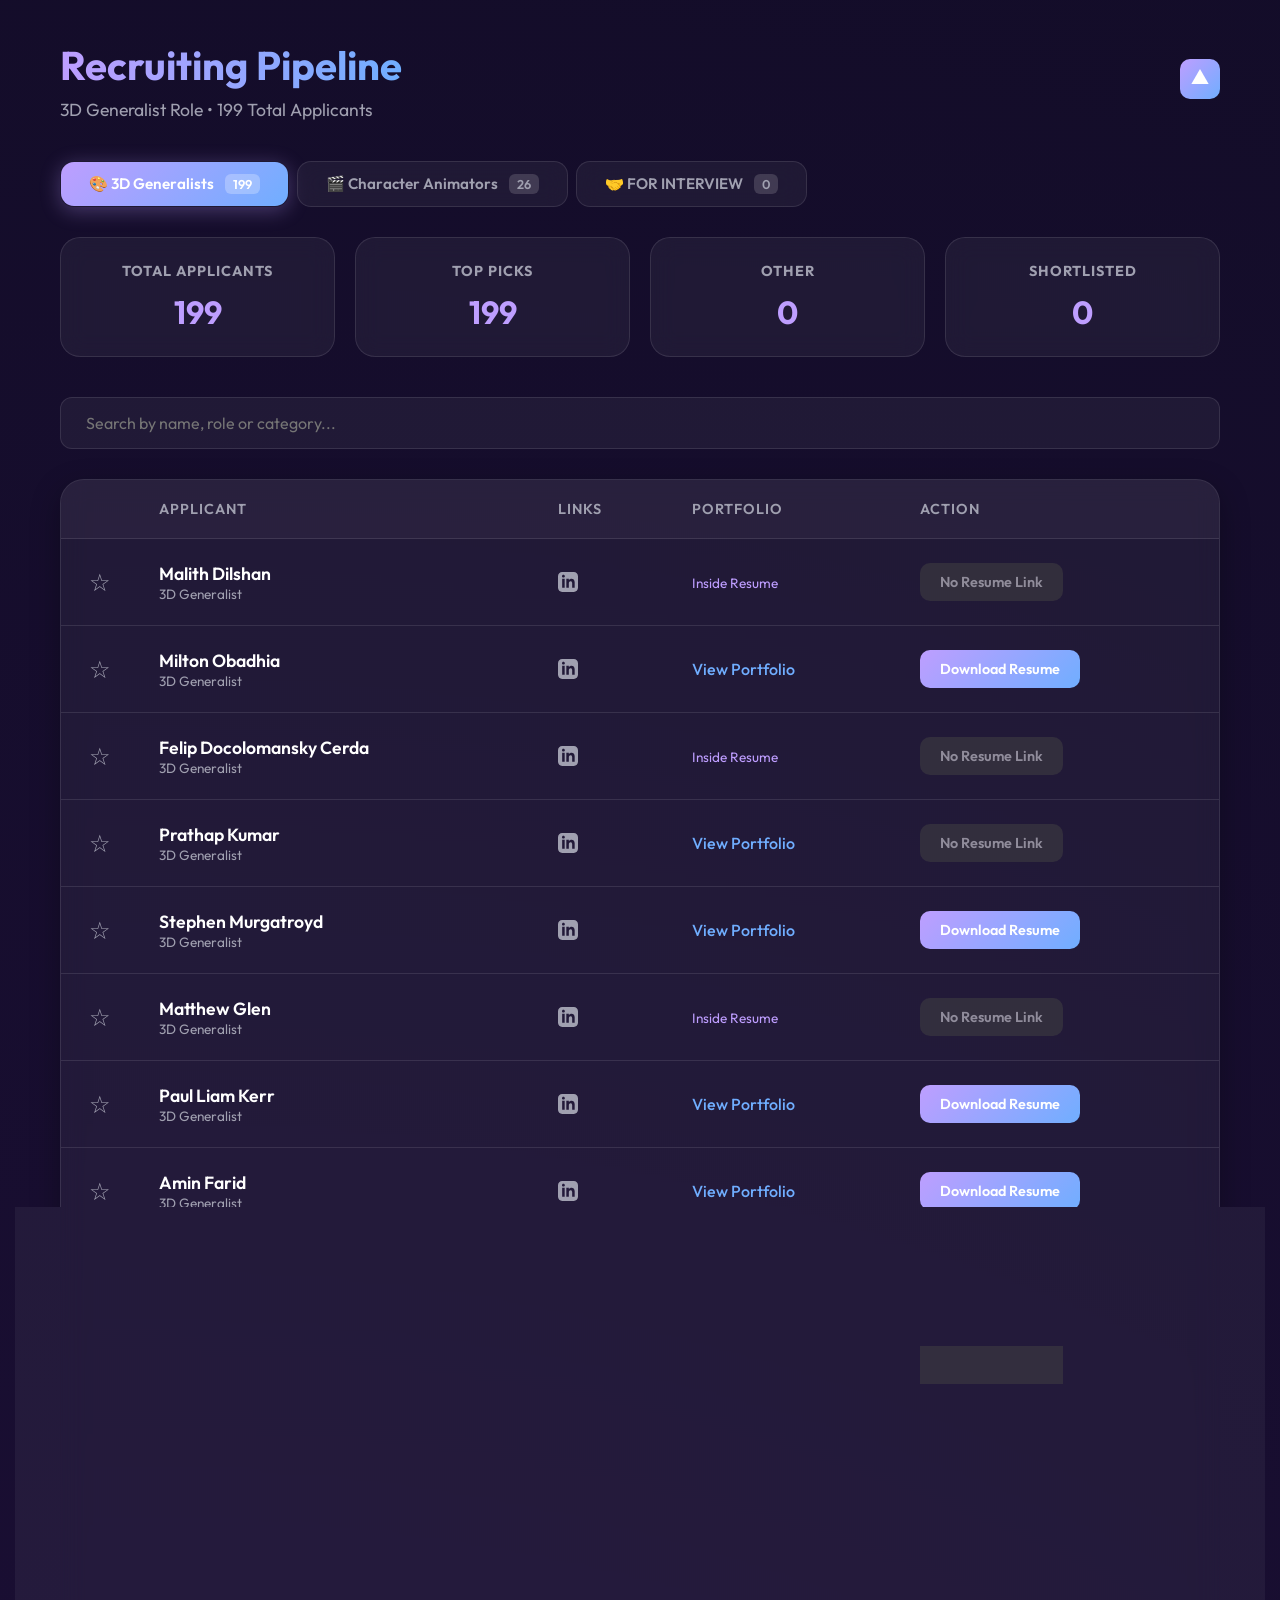
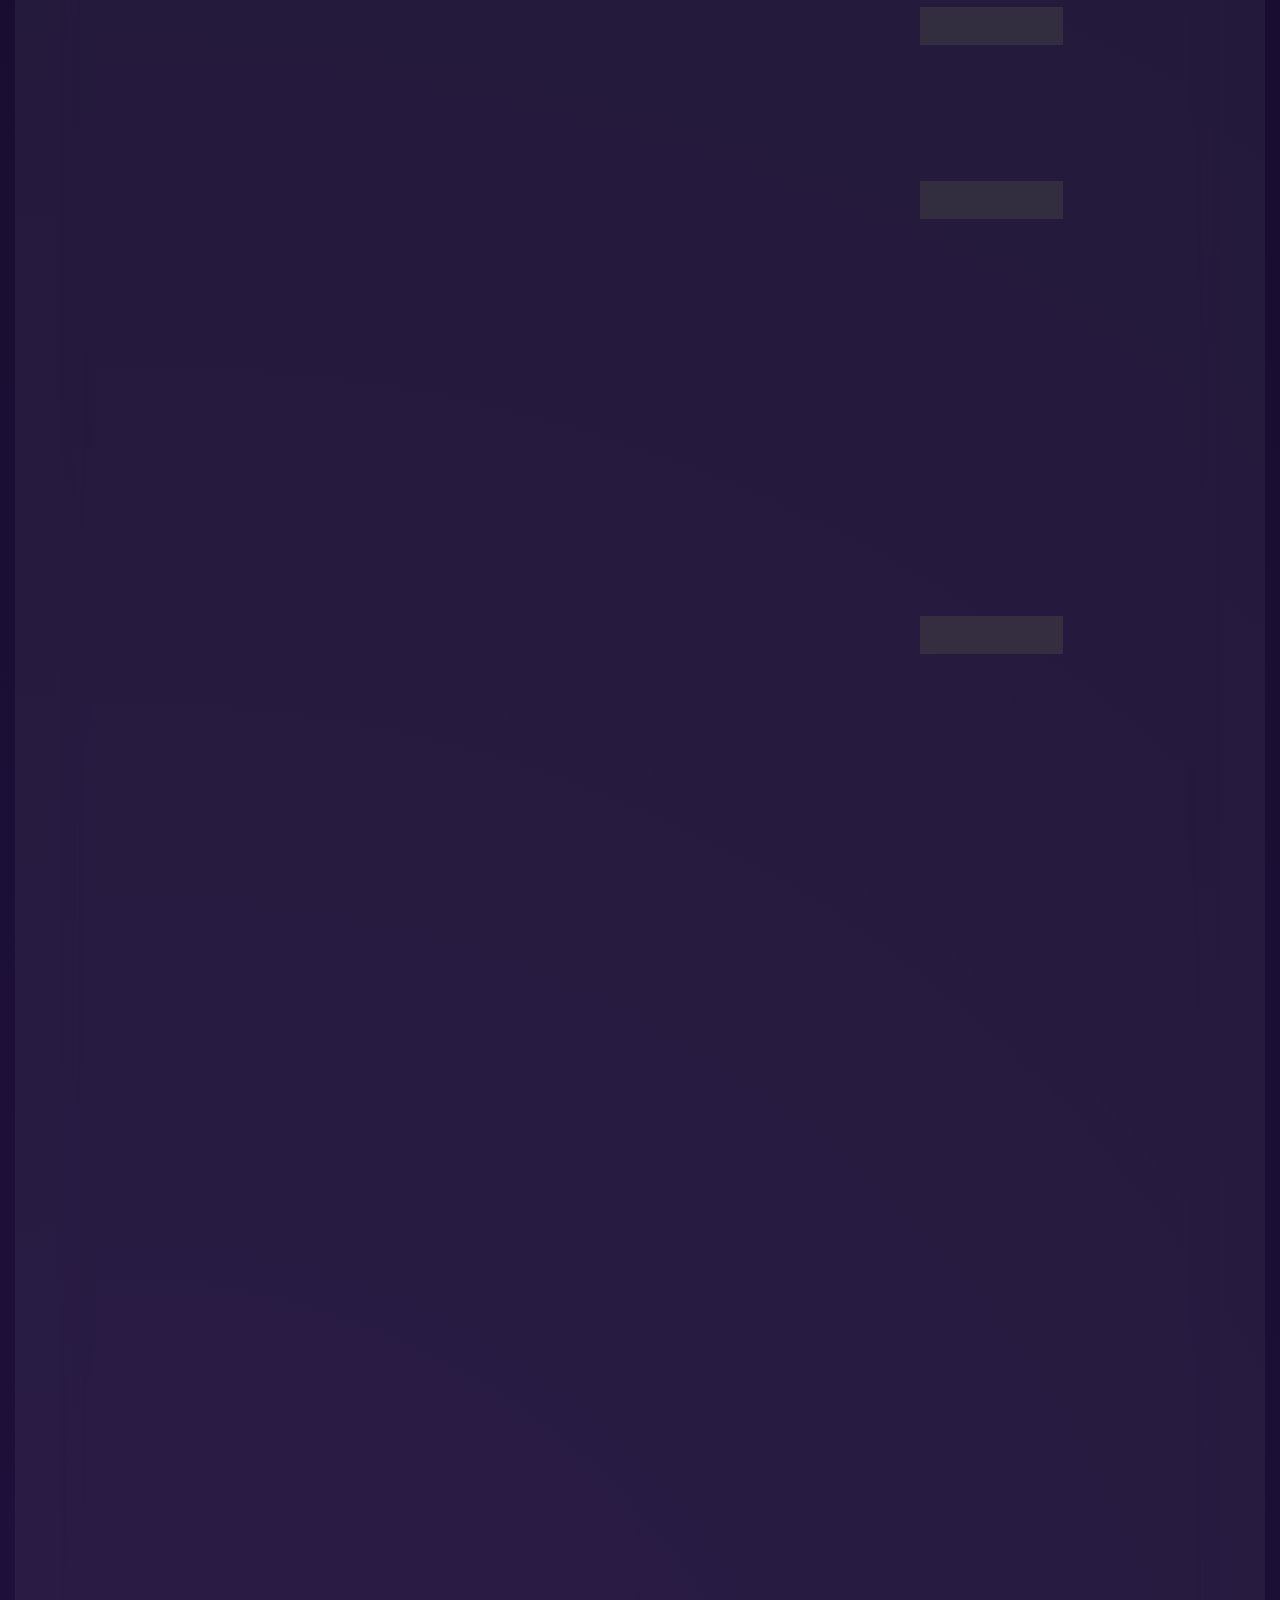
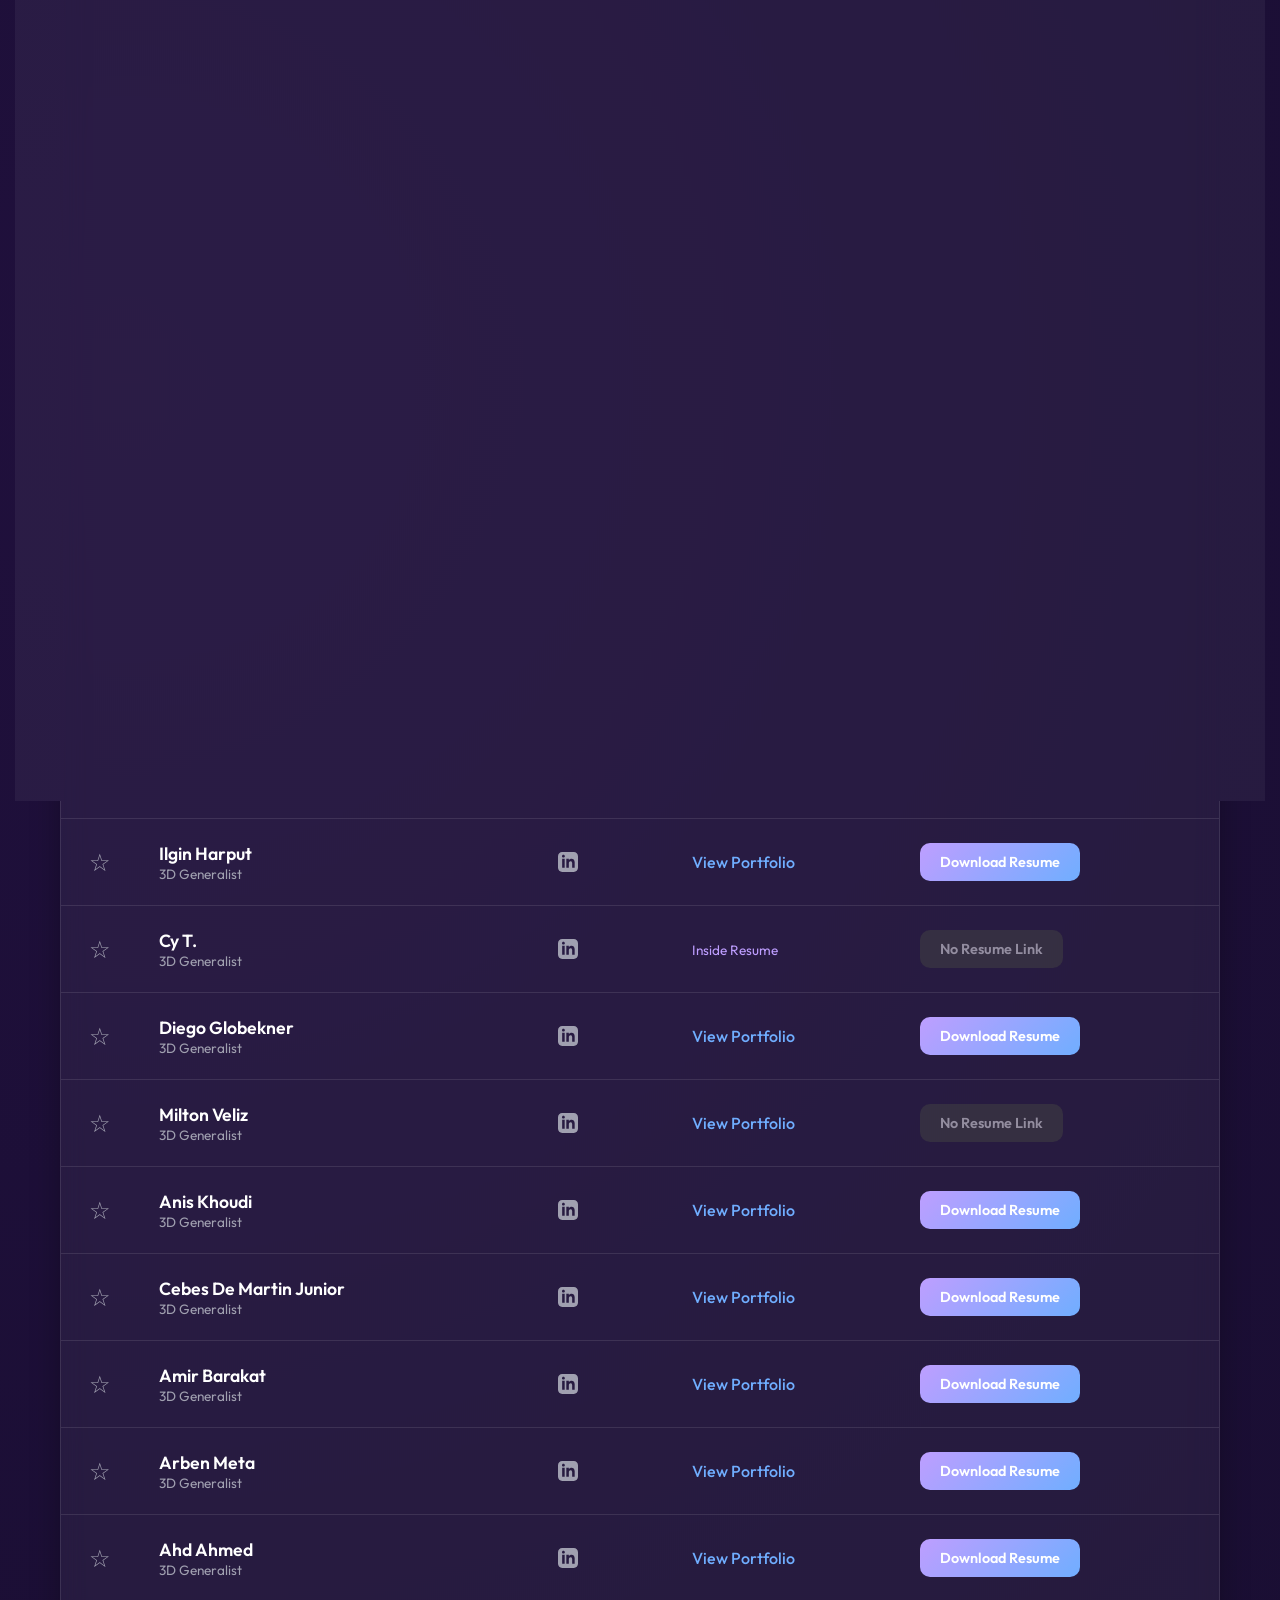
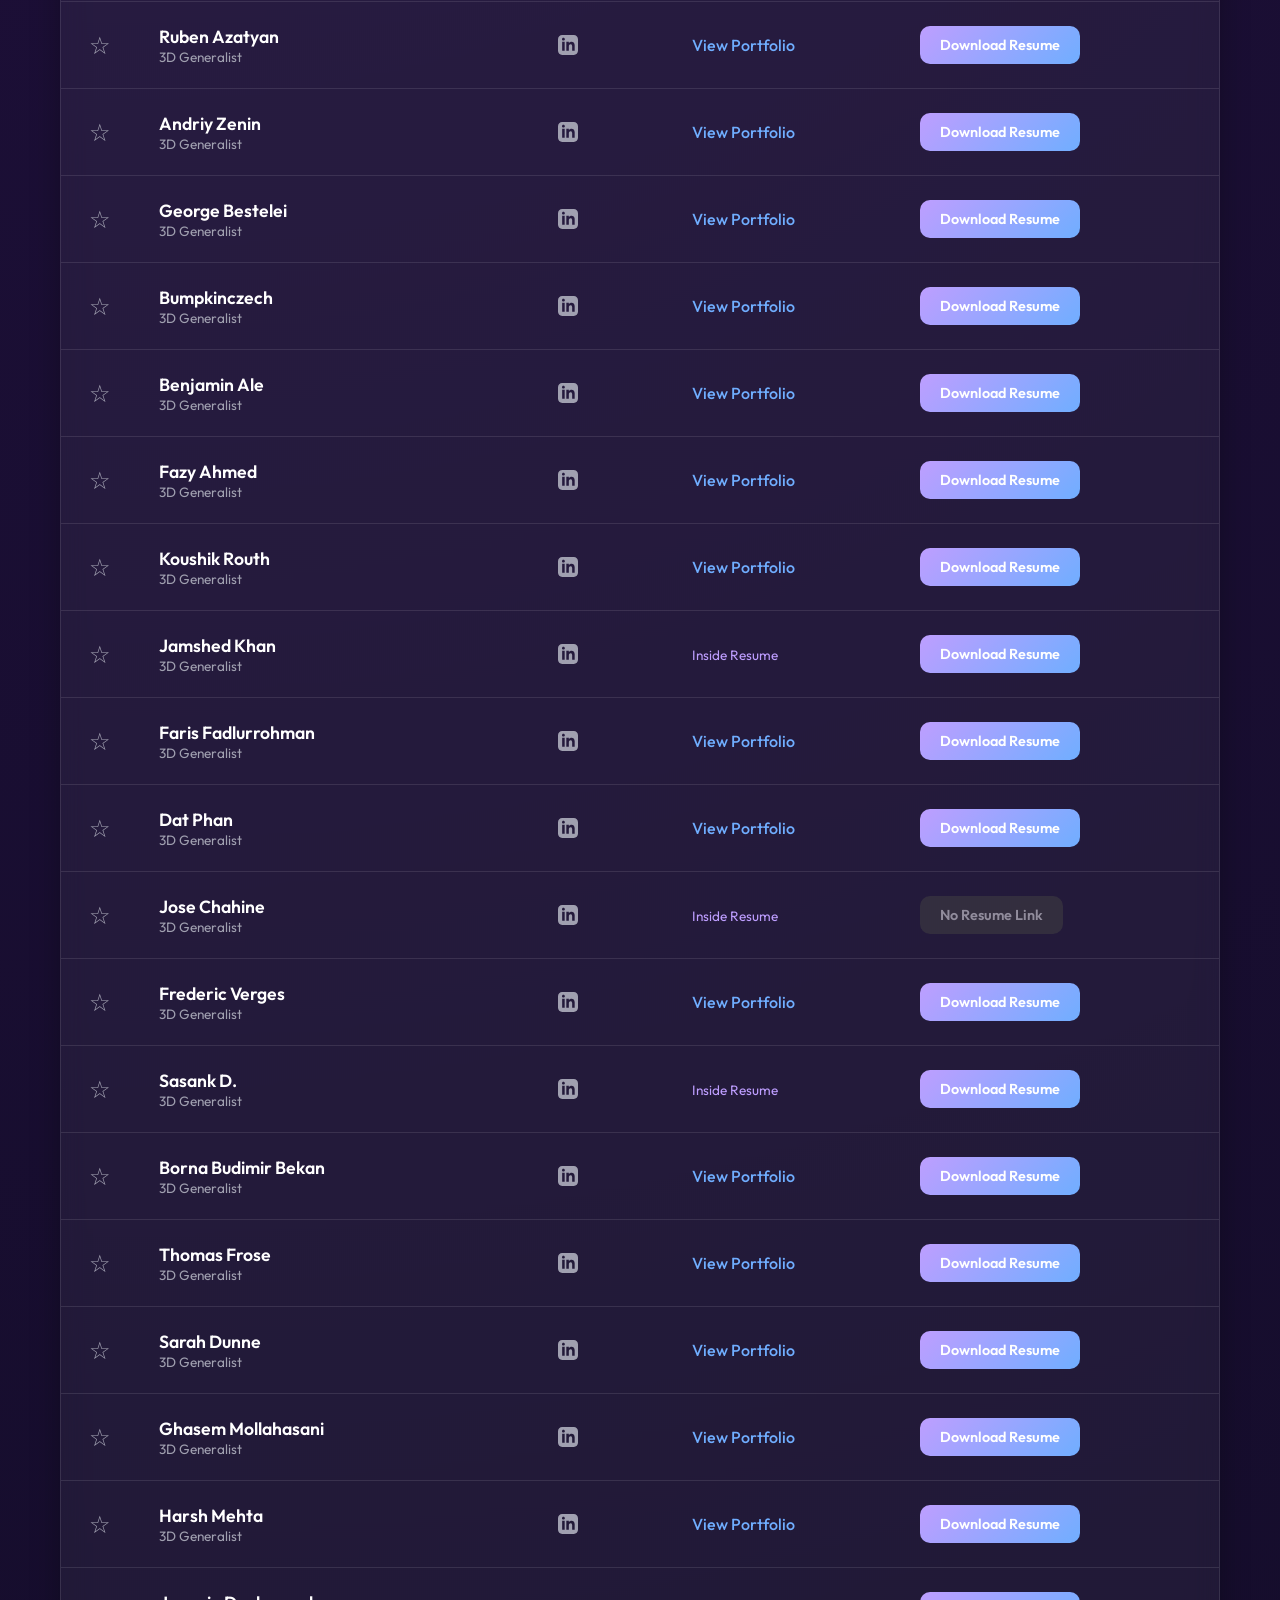
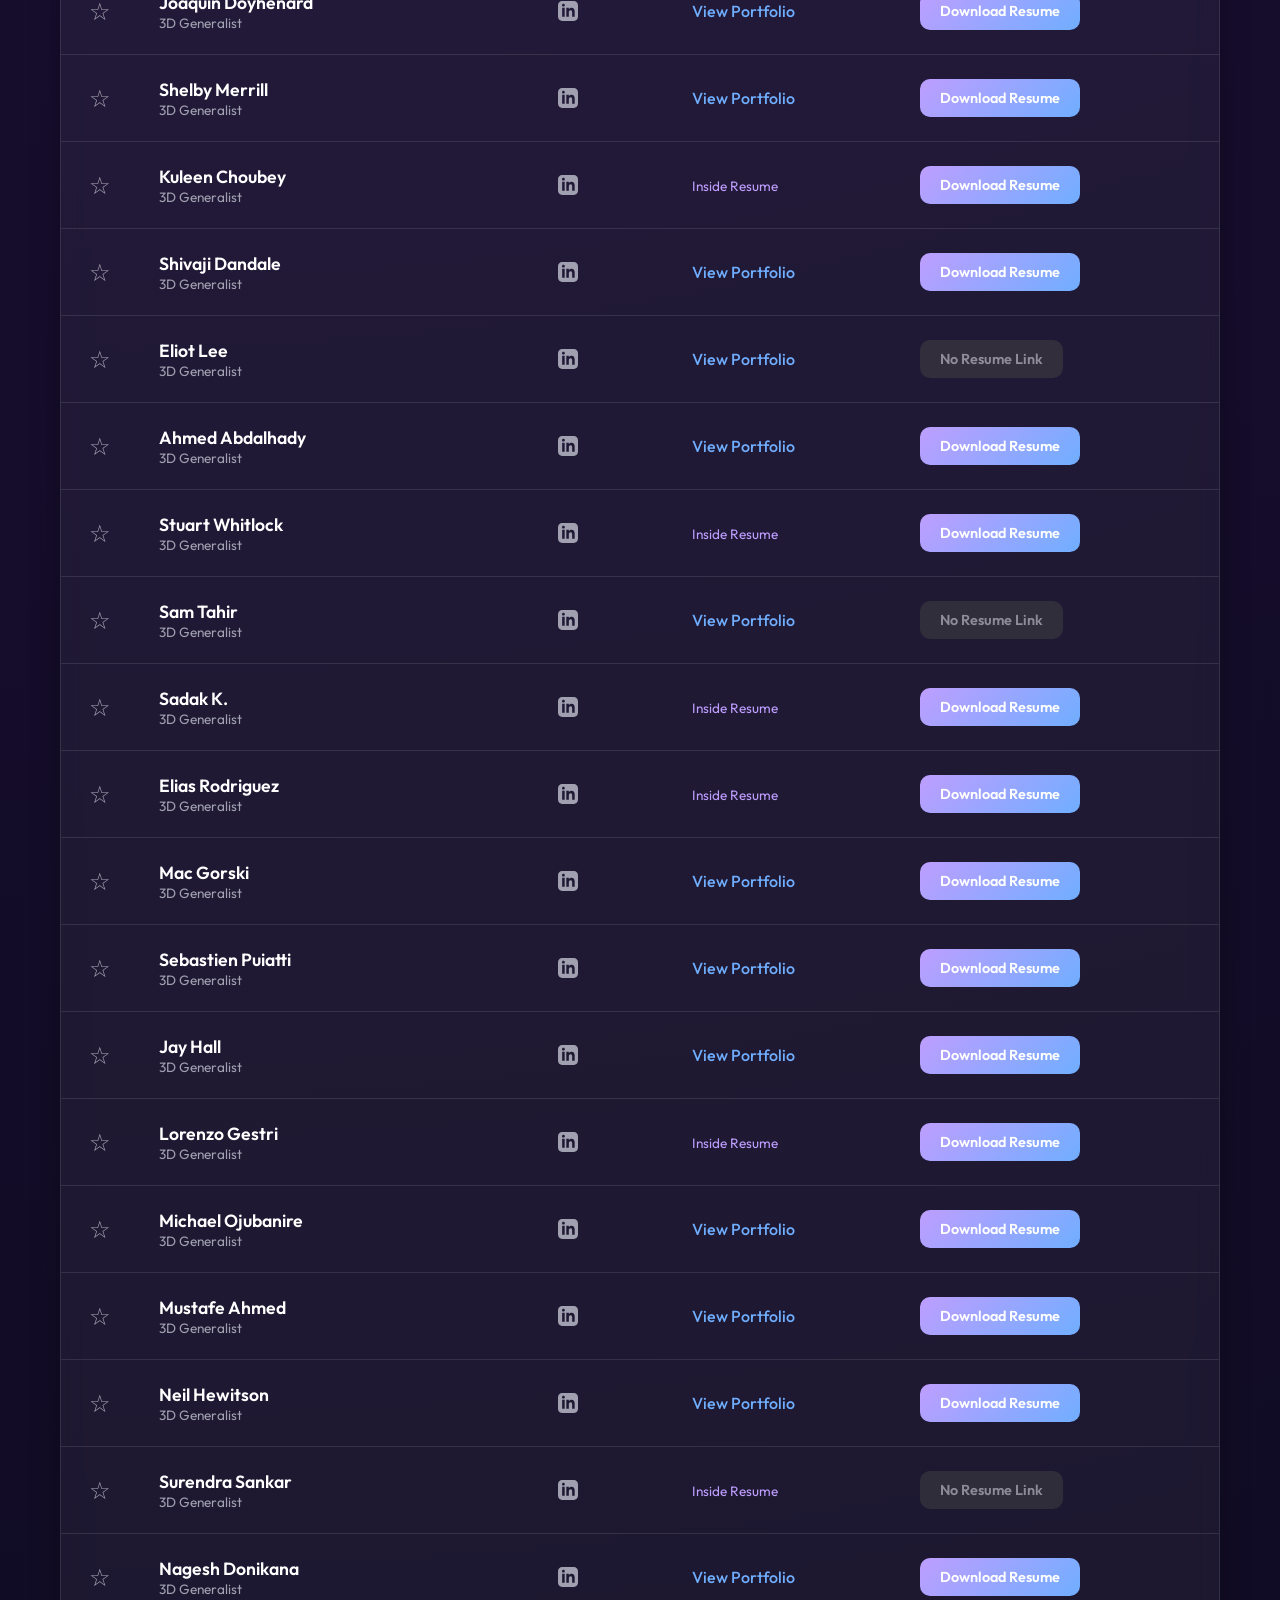
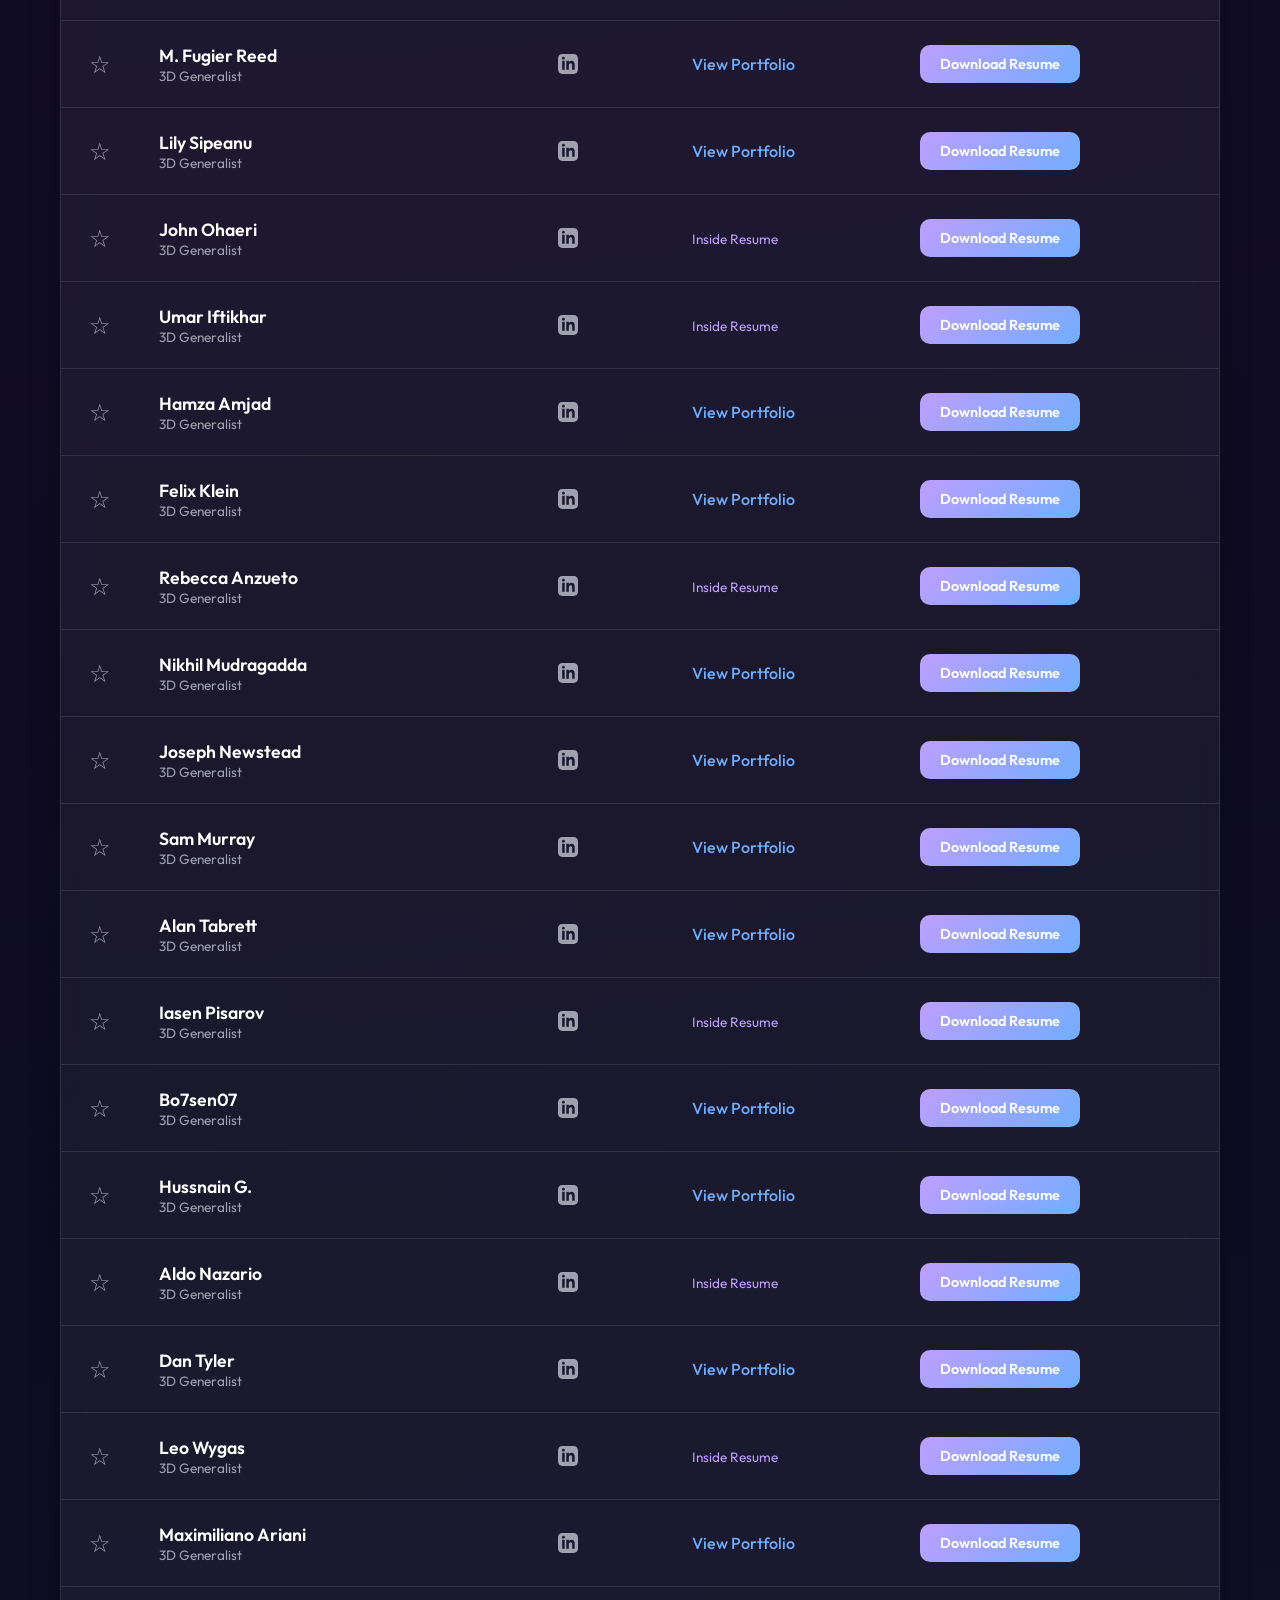
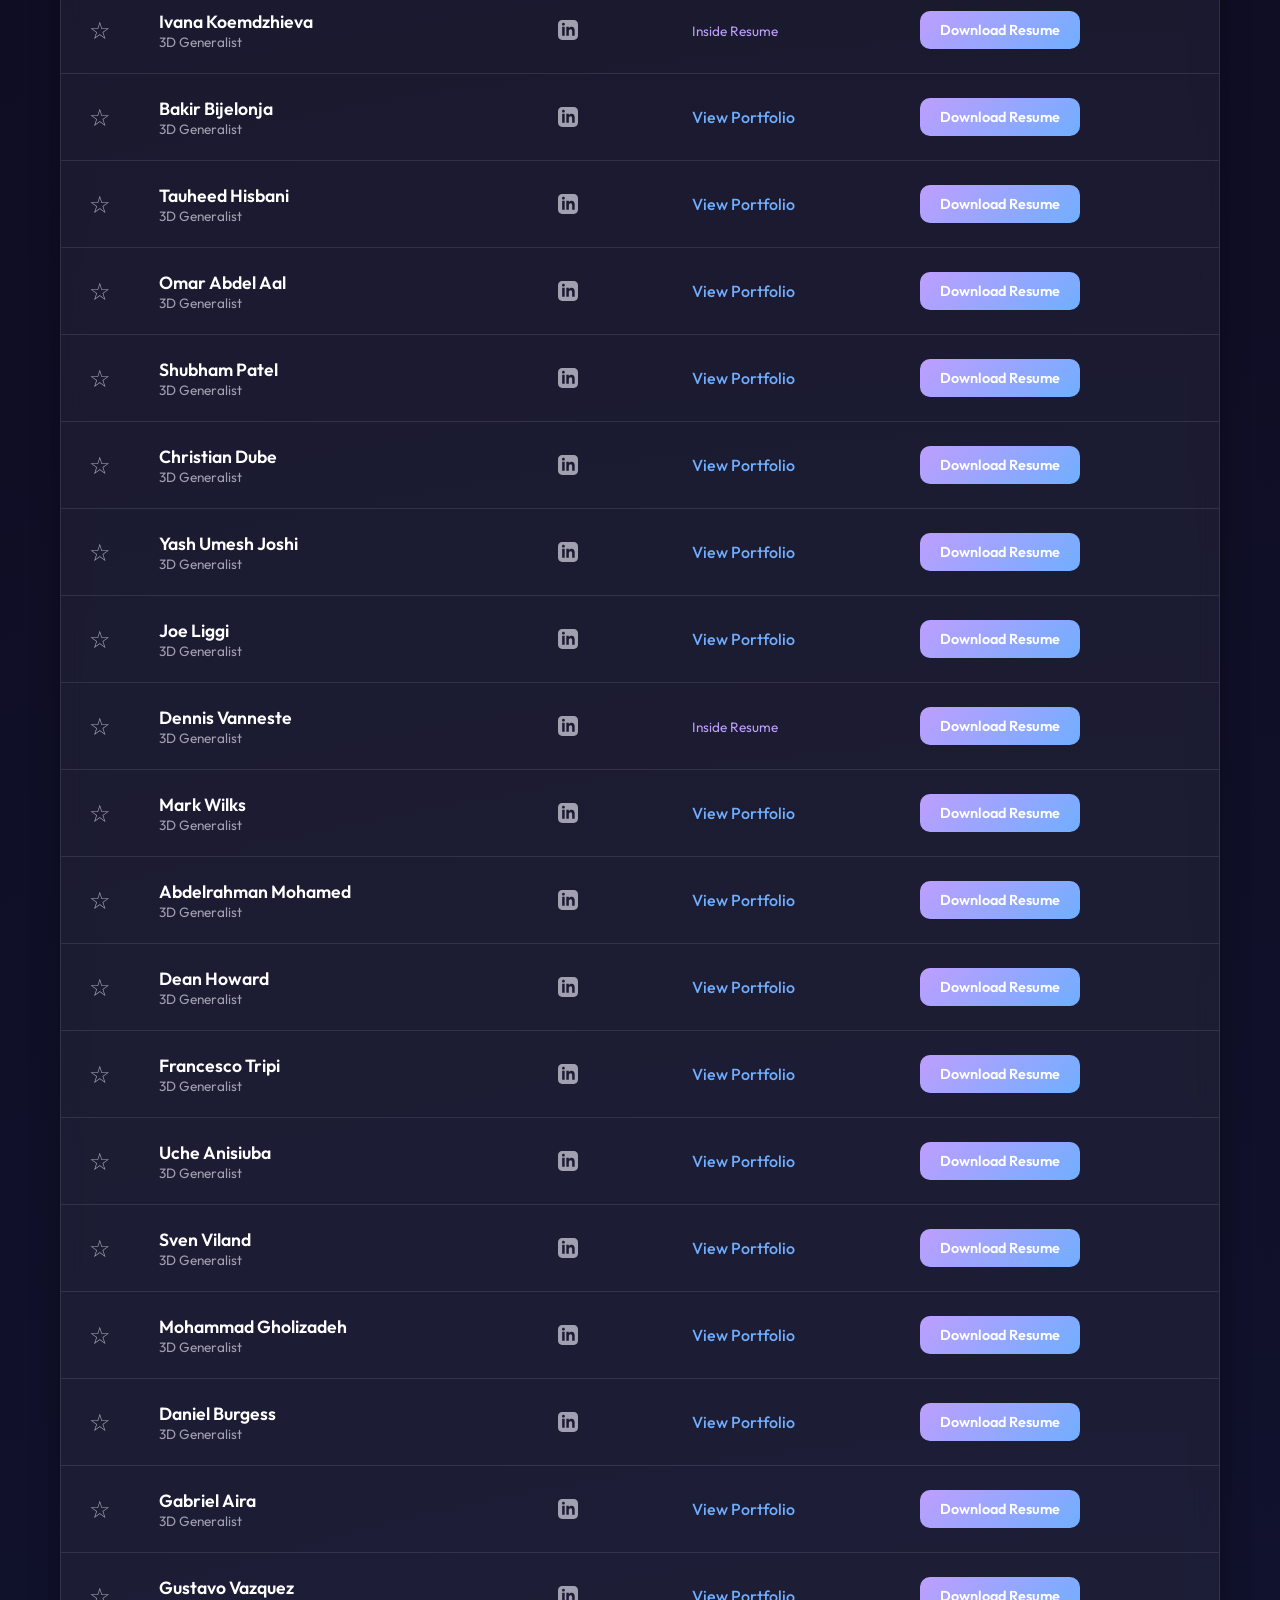
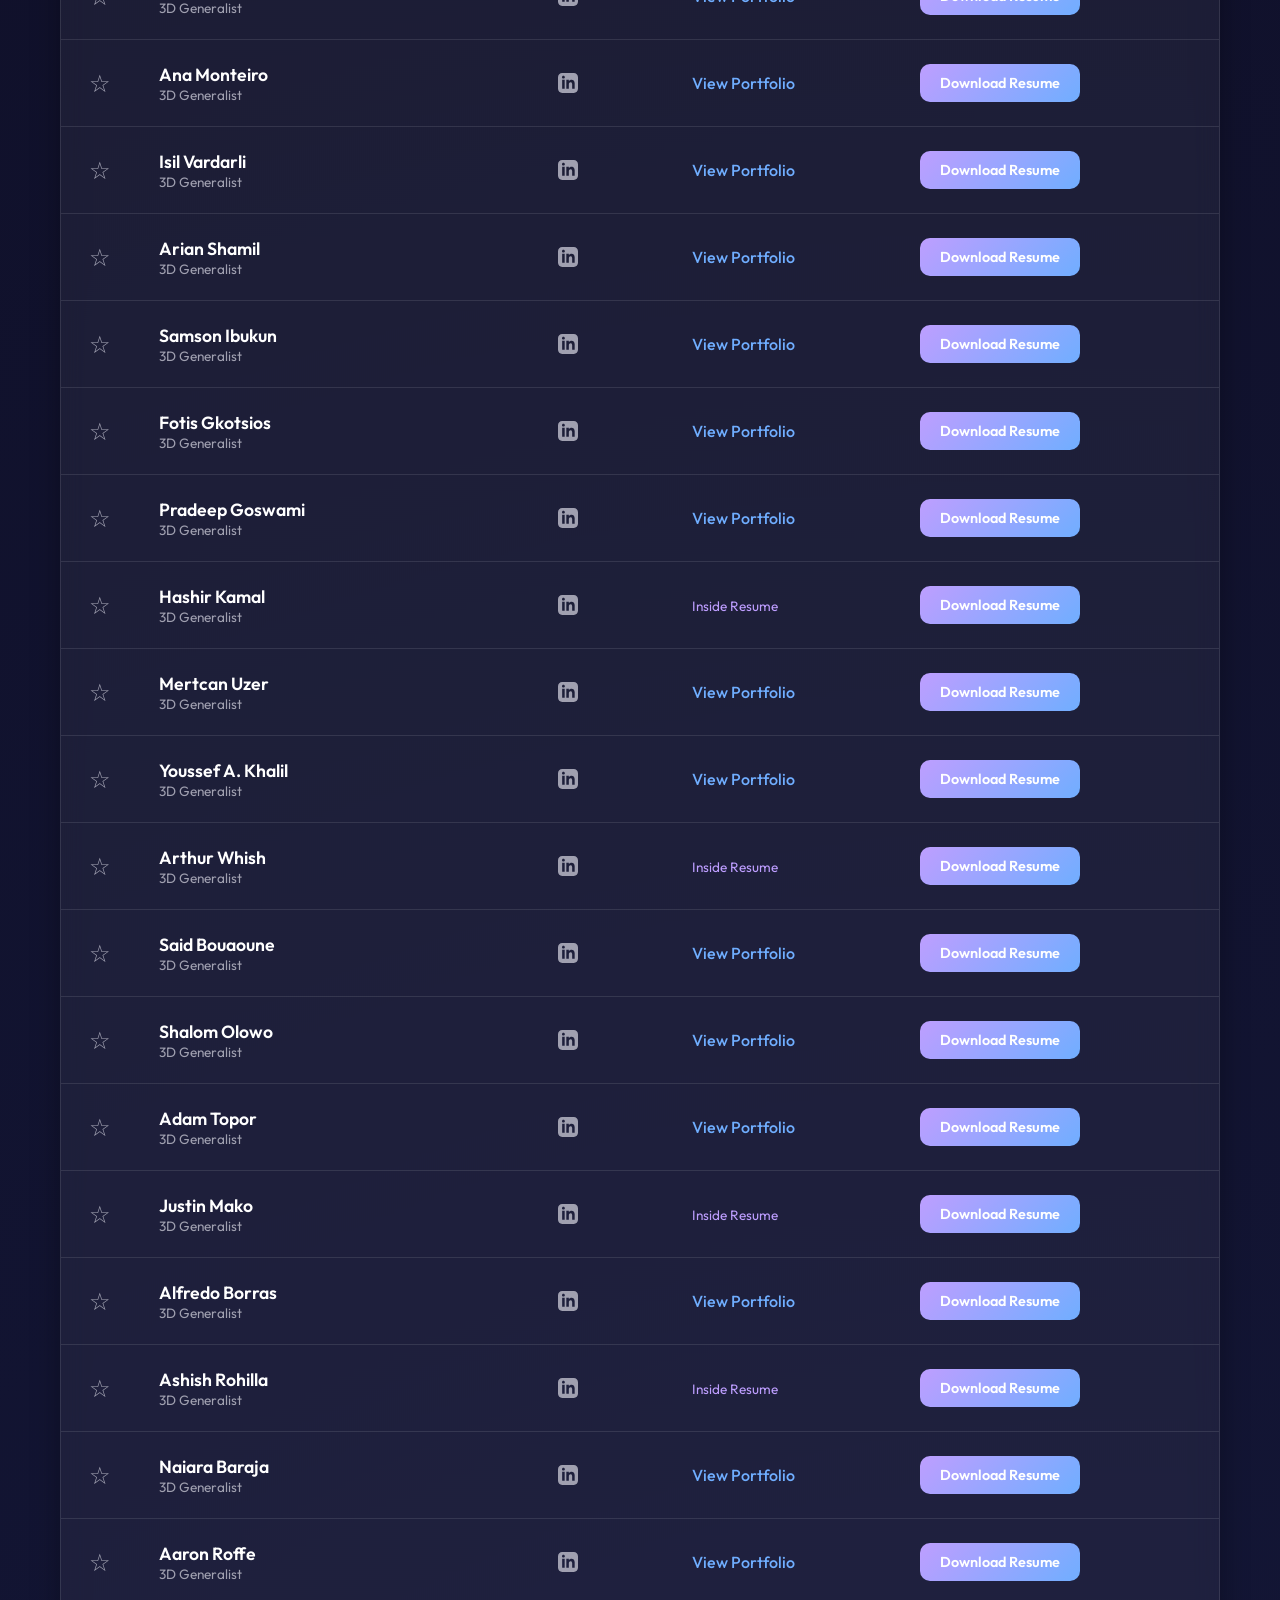
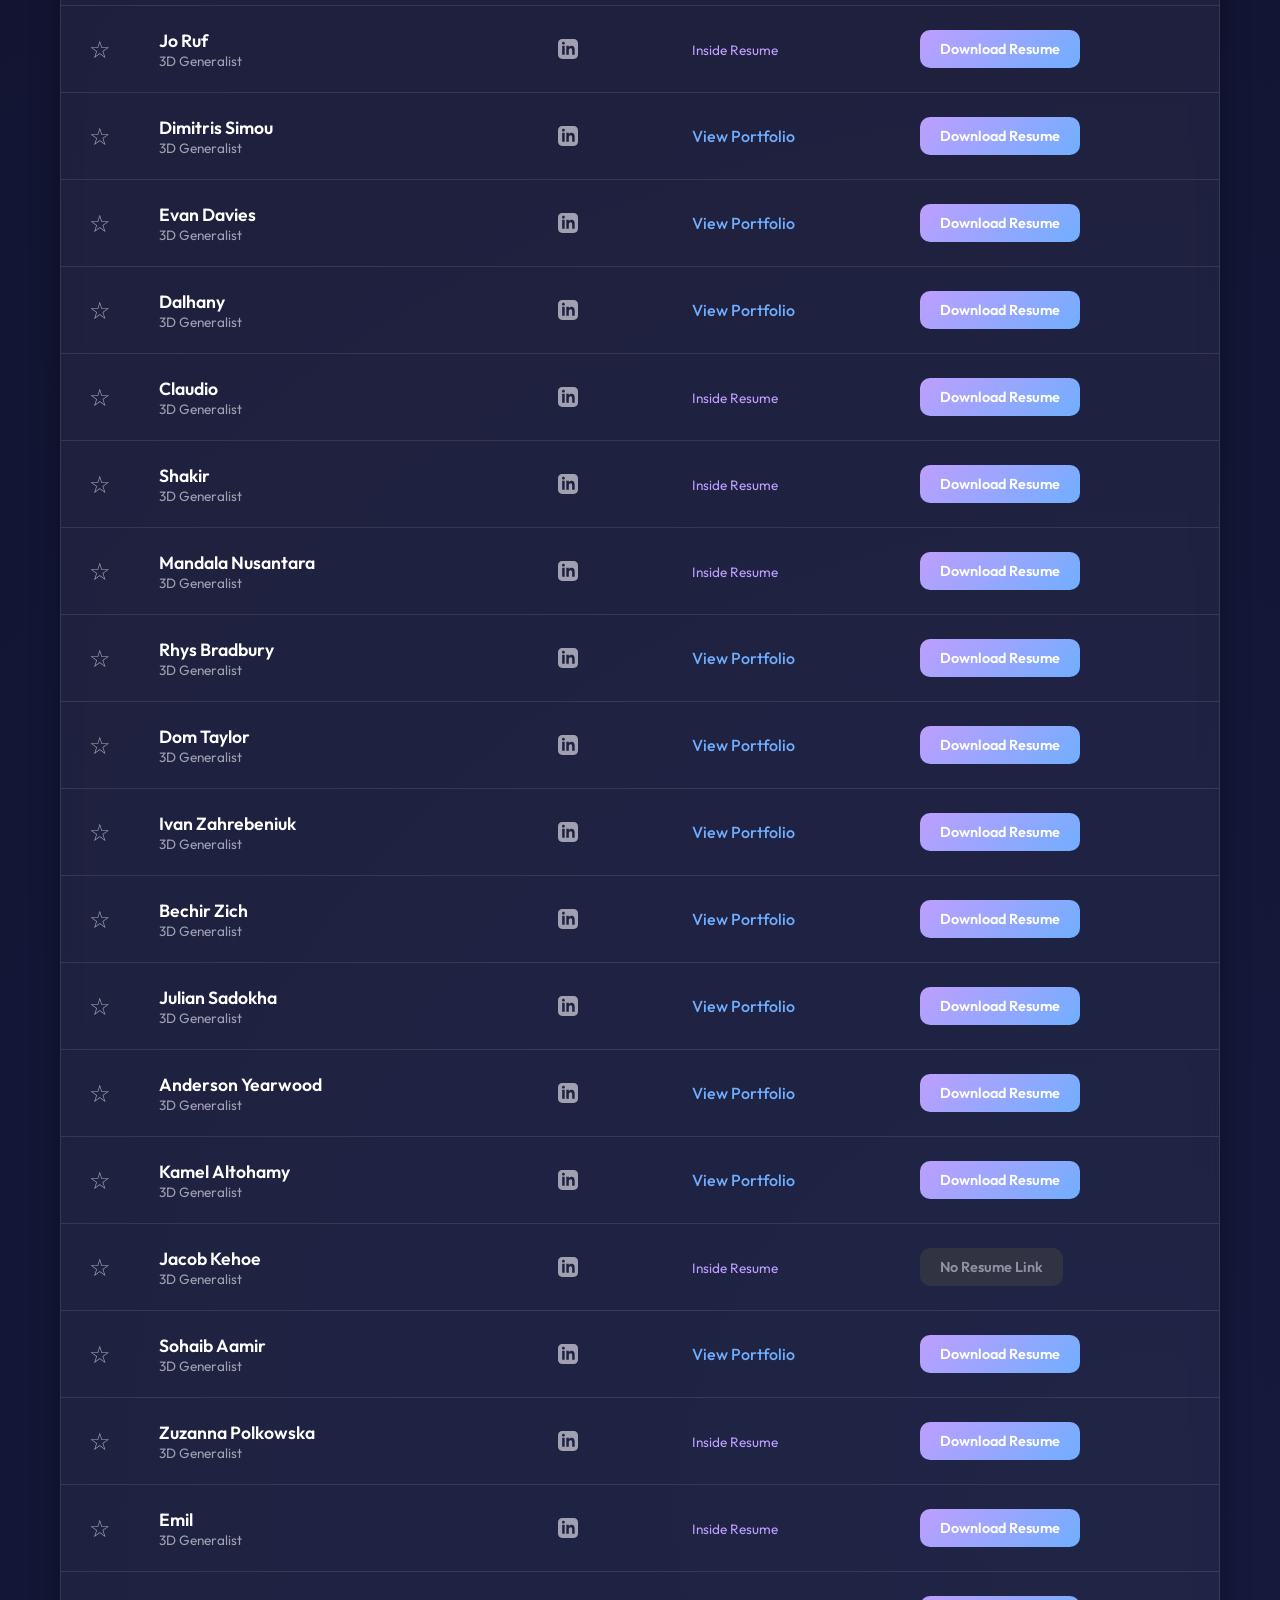
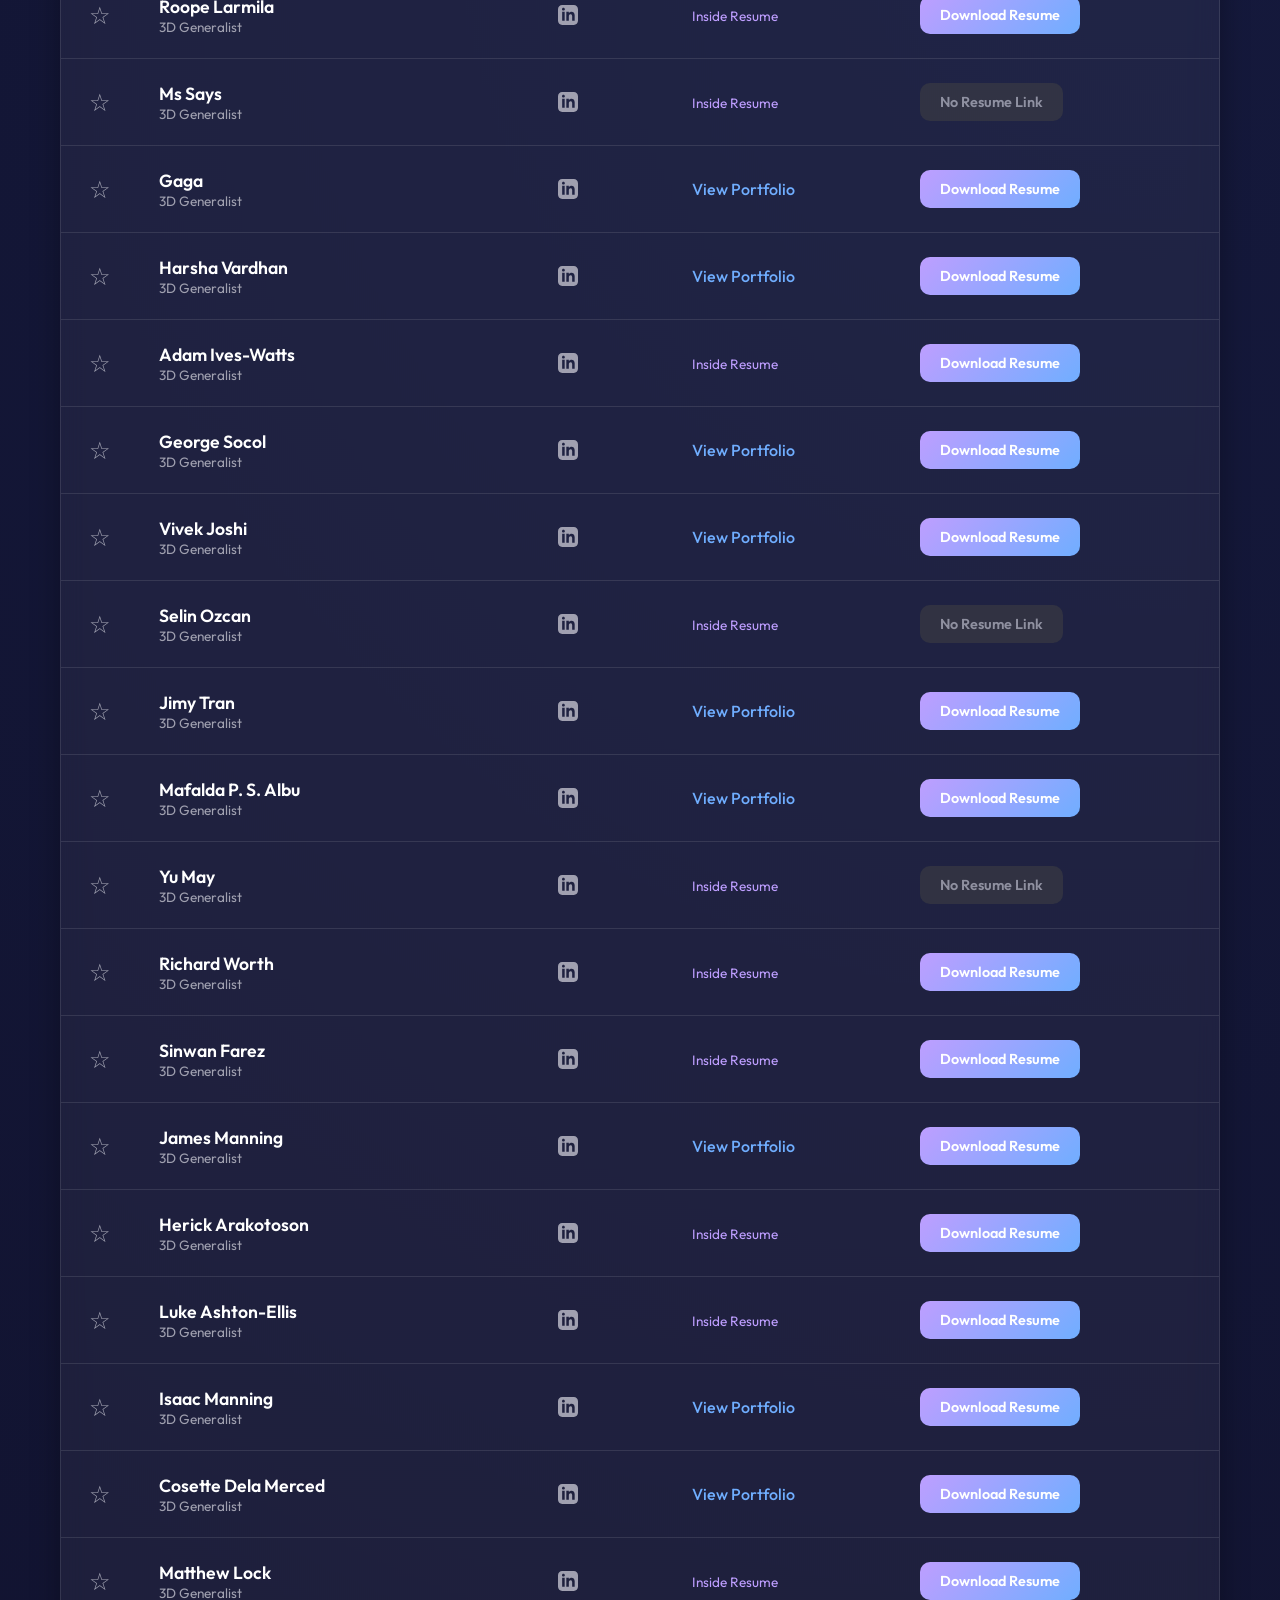
==== commit 0cab4a3c: "Enhance dashboard: add shortlist button, For Interview tab, and updated resume mappings" ====
--- a/index.html
+++ b/index.html
@@ -16,6 +16,7 @@
             --accent-purple: #be9eff;
             --accent-blue: #70aeff;
             --accent-orange: #ffb86c;
+            --accent-teal: #4fd1c5;
             --text-primary: #ffffff;
             --text-secondary: #a0a0b0;
             --status-top: #34d399;
@@ -265,6 +266,7 @@
         .action-links {
             display: flex;
             gap: 15px;
+            align-items: center;
         }
 
         .btn-icon {
@@ -305,6 +307,30 @@
             background: #444;
             cursor: not-allowed;
             opacity: 0.5;
+        }
+
+        .btn-shortlist {
+            background: transparent;
+            border: none;
+            color: var(--text-secondary);
+            padding: 8px;
+            font-size: 1.5rem;
+            cursor: pointer;
+            transition: all 0.3s ease;
+            display: flex;
+            align-items: center;
+            justify-content: center;
+        }
+
+        .btn-shortlist:hover {
+            border-color: var(--accent-teal);
+            color: white;
+        }
+
+        .btn-shortlist.active {
+            background: rgba(79, 209, 197, 0.2);
+            border-color: var(--accent-teal);
+            color: var(--accent-teal);
         }
 
         .portfolio-link {
@@ -385,6 +411,9 @@
             <button class="tab-btn" data-tab="character-animator" onclick="switchTab('character-animator')">
                 <span>🎬 Character Animators <span class="tab-count" id="tabAnimatorCount">0</span></span>
             </button>
+            <button class="tab-btn" data-tab="for-interview" onclick="switchTab('for-interview')">
+                <span>🤝 FOR INTERVIEW <span class="tab-count" id="tabShortlistCount">0</span></span>
+            </button>
         </div>
 
         <div class="stats-grid">
@@ -401,7 +430,7 @@
                 <div class="value" id="statOther">0</div>
             </div>
             <div class="stat-card">
-                <h3>Interviewing</h3>
+                <h3>Shortlisted</h3>
                 <div class="value" id="statInterviewing">0</div>
             </div>
         </div>
@@ -414,6 +443,7 @@
             <table id="applicantsTable">
                 <thead>
                     <tr>
+                        <th style="width: 50px;"></th>
                         <th>Applicant</th>
                         <th>Links</th>
                         <th>Portfolio</th>
@@ -444,14 +474,49 @@
                 file: 'character_animators.json',
                 role: 'Character Animator',
                 subtitle: (count) => `Character Animator Role • ${count} Applicants`
+            },
+            'for-interview': {
+                role: 'Shortlisted Candidate',
+                subtitle: (count) => `Interview Pipeline • ${count} Shortlisted Candidates`
             }
         };
+
+        function getShortlisted() {
+            const stored = localStorage.getItem('shortlisted_applicants');
+            return stored ? JSON.parse(stored) : [];
+        }
+
+        function toggleShortlist(applicantName) {
+            let shortlisted = getShortlisted();
+            if (shortlisted.includes(applicantName)) {
+                shortlisted = shortlisted.filter(n => n !== applicantName);
+            } else {
+                shortlisted.push(applicantName);
+            }
+            localStorage.setItem('shortlisted_applicants', JSON.stringify(shortlisted));
+            
+            // Re-render based on current tab and search
+            updateDisplay();
+        }
+
+        function updateTabCounts() {
+            const shortlistedNames = getShortlisted();
+            const allApplicants = [...allData['3d-generalist'], ...allData['character-animator']];
+            const shortlistedList = allApplicants.filter(a => shortlistedNames.includes(a.name));
+            
+            document.getElementById('tab3dCount').textContent = allData['3d-generalist'].length;
+            document.getElementById('tabAnimatorCount').textContent = allData['character-animator'].length;
+            document.getElementById('tabShortlistCount').textContent = shortlistedNames.length;
+            
+            document.getElementById('statInterviewing').textContent = shortlistedNames.length;
+        }
 
         function renderTable(data) {
             const tableBody = document.getElementById('tableBody');
             tableBody.innerHTML = '';
 
             const total = data.length;
+            // Count top picks within the filtered data
             const topPicks = data.filter(a => a.fit_category === 'Top fit').length;
             const other = data.filter(a => a.fit_category !== 'Top fit').length;
 
@@ -462,10 +527,19 @@
             const config = tabConfig[currentTab];
             document.getElementById('subtitleText').textContent = config.subtitle(total);
 
+            if (data.length === 0) {
+                tableBody.innerHTML = `<tr><td colspan="4" style="text-align:center; padding:40px; color:var(--text-secondary)">
+                    ${currentTab === 'for-interview' ? 'No candidates shortlisted yet.' : 'No applicants found.'}
+                </td></tr>`;
+                return;
+            }
+
+            const shortlistedNames = getShortlisted();
+
             data.forEach(app => {
                 const tr = document.createElement('tr');
-
-                const statusClass = app.fit_category === 'Top fit' ? 'status-top' : 'status-not';
+                const isShortlisted = shortlistedNames.includes(app.name);
+
                 let portfolio;
                 if (app.portfolio_link && app.portfolio_link.startsWith('http')) {
                     portfolio = `<a href="${app.portfolio_link}" target="_blank" class="portfolio-link">View Portfolio</a>`;
@@ -476,16 +550,31 @@
                 }
 
                 let resumeBtn;
-                if (app.resume_link && (app.resume_link.startsWith('http') || app.resume_link.startsWith('CVs/'))) {
+                if (app.resume_link && app.resume_link.startsWith('http')) {
                     resumeBtn = `<a href="${encodeURI(app.resume_link)}" target="_blank" class="btn-resume">Download Resume</a>`;
                 } else {
                     resumeBtn = `<button class="btn-resume disabled">No Resume Link</button>`;
                 }
 
+                // Determine the correct role based on the data source if we are in the "for-interview" tab
+                let displayRole = config.role;
+                if (currentTab === 'for-interview') {
+                    // Try to find which category they belong to
+                    const isAnimator = allData['character-animator'].some(a => a.name === app.name);
+                    displayRole = isAnimator ? 'Character Animator' : '3D Generalist';
+                }
+
                 tr.innerHTML = `
                     <td>
+                        <button class="btn-shortlist ${isShortlisted ? 'active' : ''}" 
+                                onclick="toggleShortlist('${app.name.replace(/'/g, "\\'")}')"
+                                title="${isShortlisted ? 'Remove from Interview List' : 'Add to Interview List'}">
+                            ${isShortlisted ? '★' : '☆'}
+                        </button>
+                    </td>
+                    <td>
                         <div class="applicant-name">${app.name}</div>
-                        <div style="font-size:0.85rem; color:var(--text-secondary)">${config.role}</div>
+                        <div style="font-size:0.85rem; color:var(--text-secondary)">${displayRole}</div>
                     </td>
                     <td>
                         <div class="action-links">
@@ -512,8 +601,30 @@
             // Clear search
             document.getElementById('searchInput').value = '';
 
-            // Render data for this tab
-            renderTable(allData[tabId]);
+            // Update display
+            updateDisplay();
+        }
+
+        function updateDisplay() {
+            const term = document.getElementById('searchInput').value.toLowerCase();
+            let data;
+            
+            if (currentTab === 'for-interview') {
+                const shortlistedNames = getShortlisted();
+                const allApplicants = [...allData['3d-generalist'], ...allData['character-animator']];
+                // Use a Map to de-duplicate if necessary (shouldn't be, but safe)
+                data = allApplicants.filter(a => shortlistedNames.includes(a.name));
+            } else {
+                data = allData[currentTab];
+            }
+
+            const filtered = data.filter(app =>
+                app.name.toLowerCase().includes(term) ||
+                (app.fit_category && app.fit_category.toLowerCase().includes(term))
+            );
+            
+            renderTable(filtered);
+            updateTabCounts();
         }
 
         async function loadAllData() {
@@ -527,26 +638,15 @@
                 allData['3d-generalist'] = await generalistRes.json();
                 allData['character-animator'] = await animatorRes.json();
 
-                // Update tab counts
-                document.getElementById('tab3dCount').textContent = allData['3d-generalist'].length;
-                document.getElementById('tabAnimatorCount').textContent = allData['character-animator'].length;
-
-                // Render initial tab
-                renderTable(allData[currentTab]);
+                // Initial counts and display
+                updateDisplay();
 
                 // Search functionality
-                document.getElementById('searchInput').addEventListener('input', (e) => {
-                    const term = e.target.value.toLowerCase();
-                    const filtered = allData[currentTab].filter(app =>
-                        app.name.toLowerCase().includes(term) ||
-                        app.fit_category.toLowerCase().includes(term)
-                    );
-                    renderTable(filtered);
-                });
+                document.getElementById('searchInput').addEventListener('input', updateDisplay);
 
             } catch (err) {
                 console.error('Error loading data:', err);
-                document.getElementById('tableBody').innerHTML = '<tr><td colspan="5" style="text-align:center; padding:40px;">Error loading applicant data. Please ensure JSON files are present.</td></tr>';
+                document.getElementById('tableBody').innerHTML = '<tr><td colspan="4" style="text-align:center; padding:40px;">Error loading applicant data. Please ensure JSON files are present.</td></tr>';
             }
         }
 
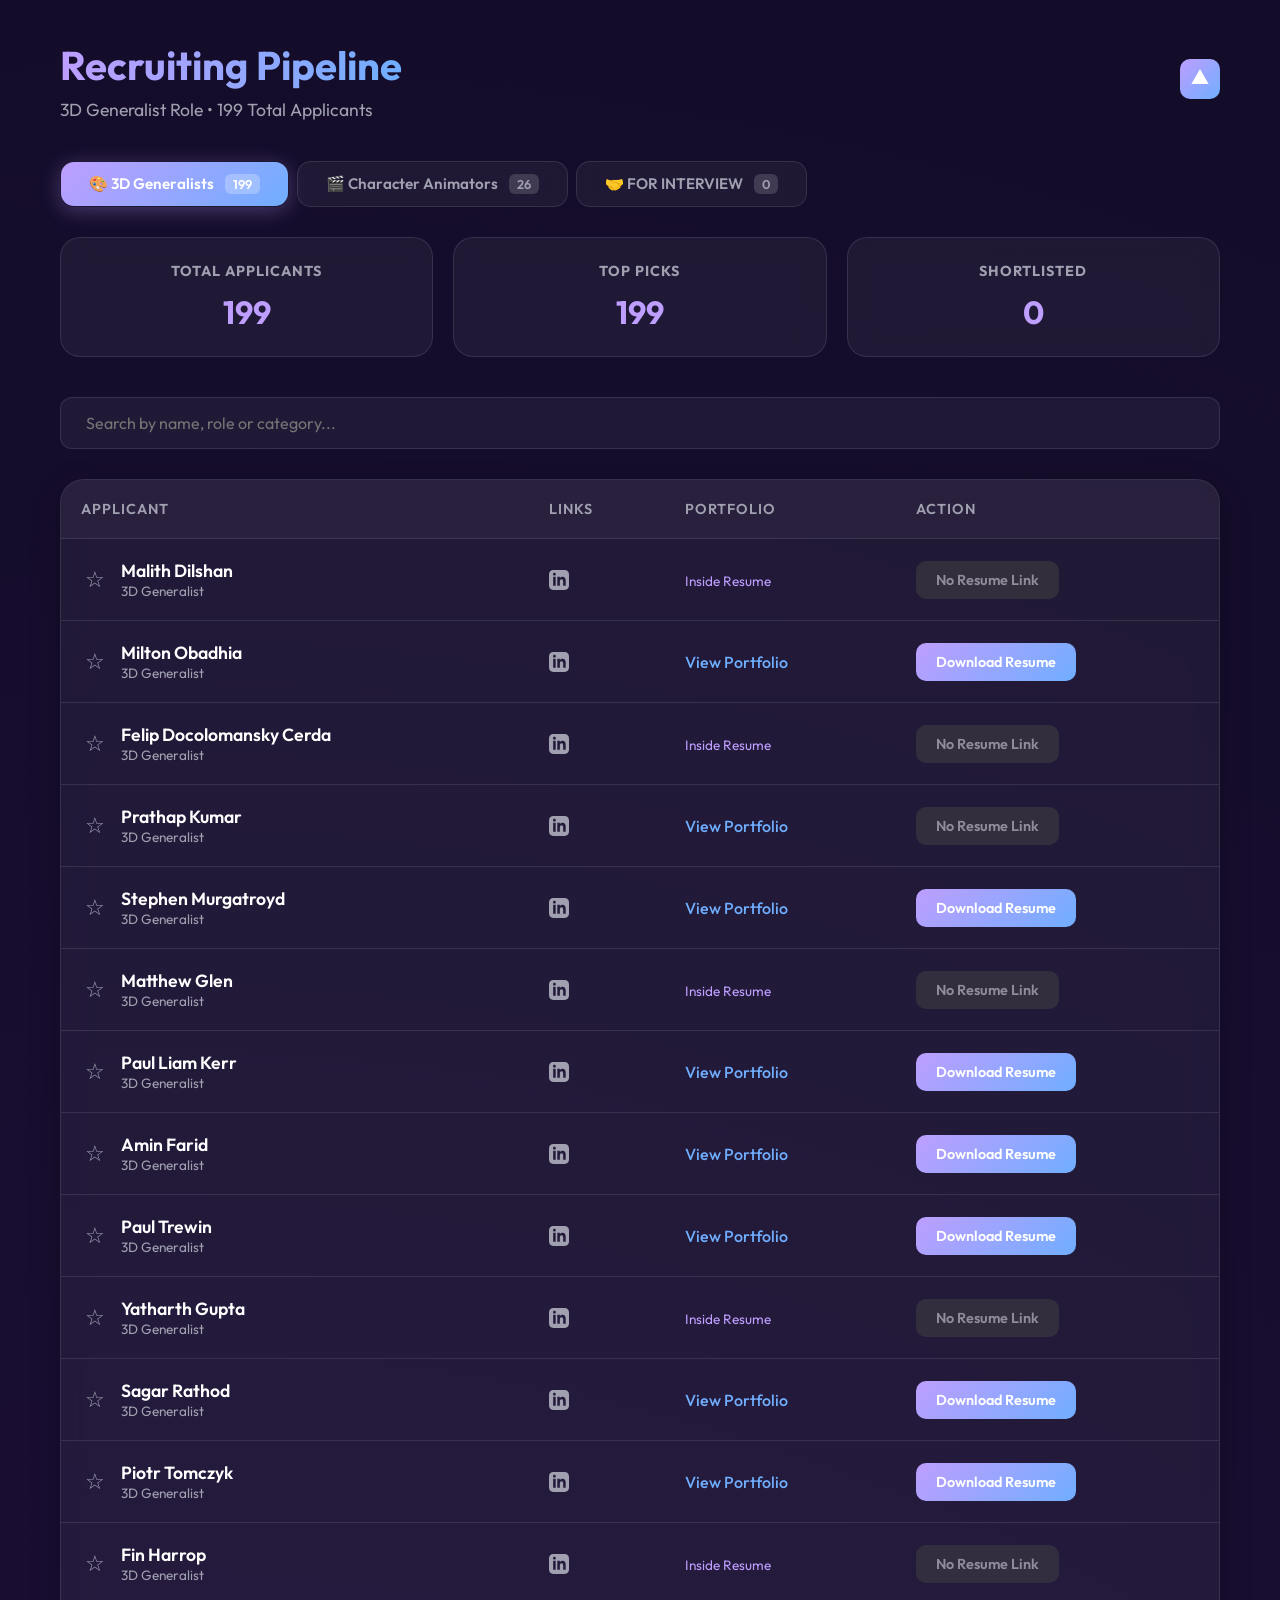
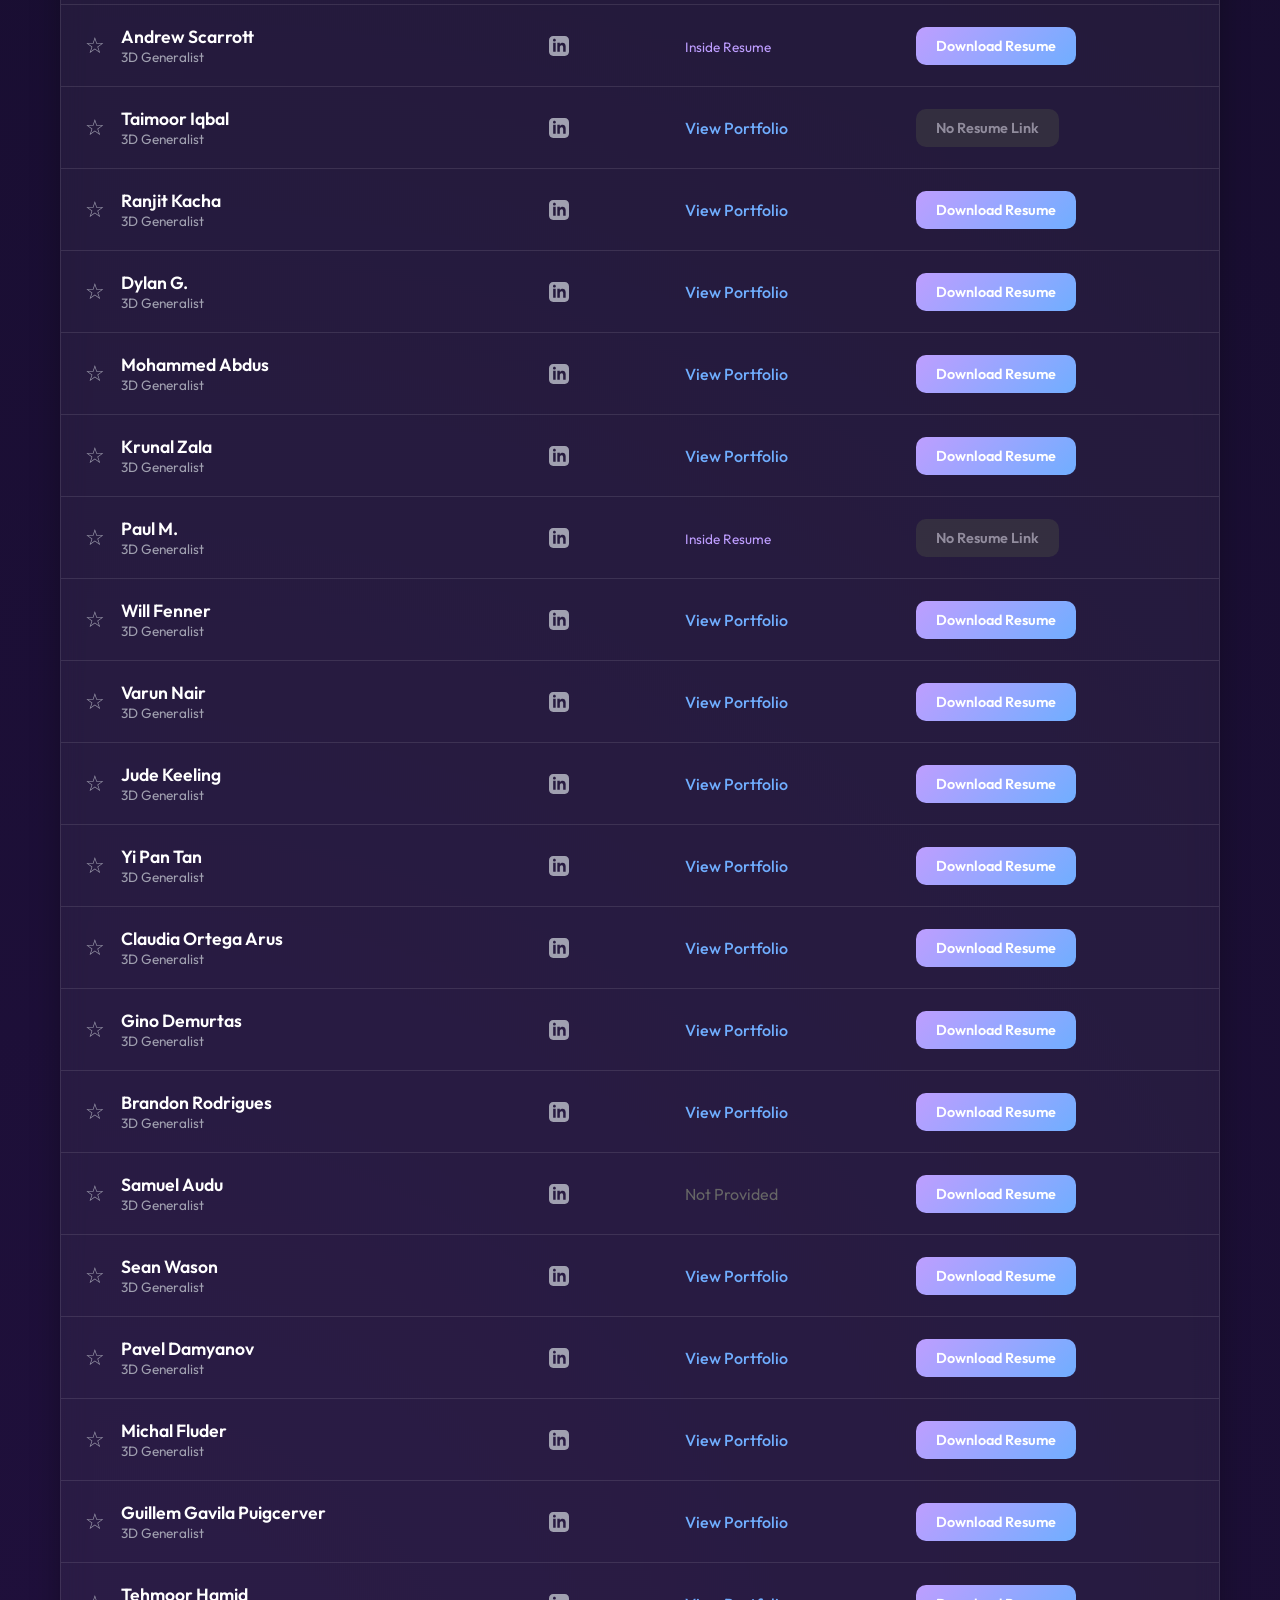
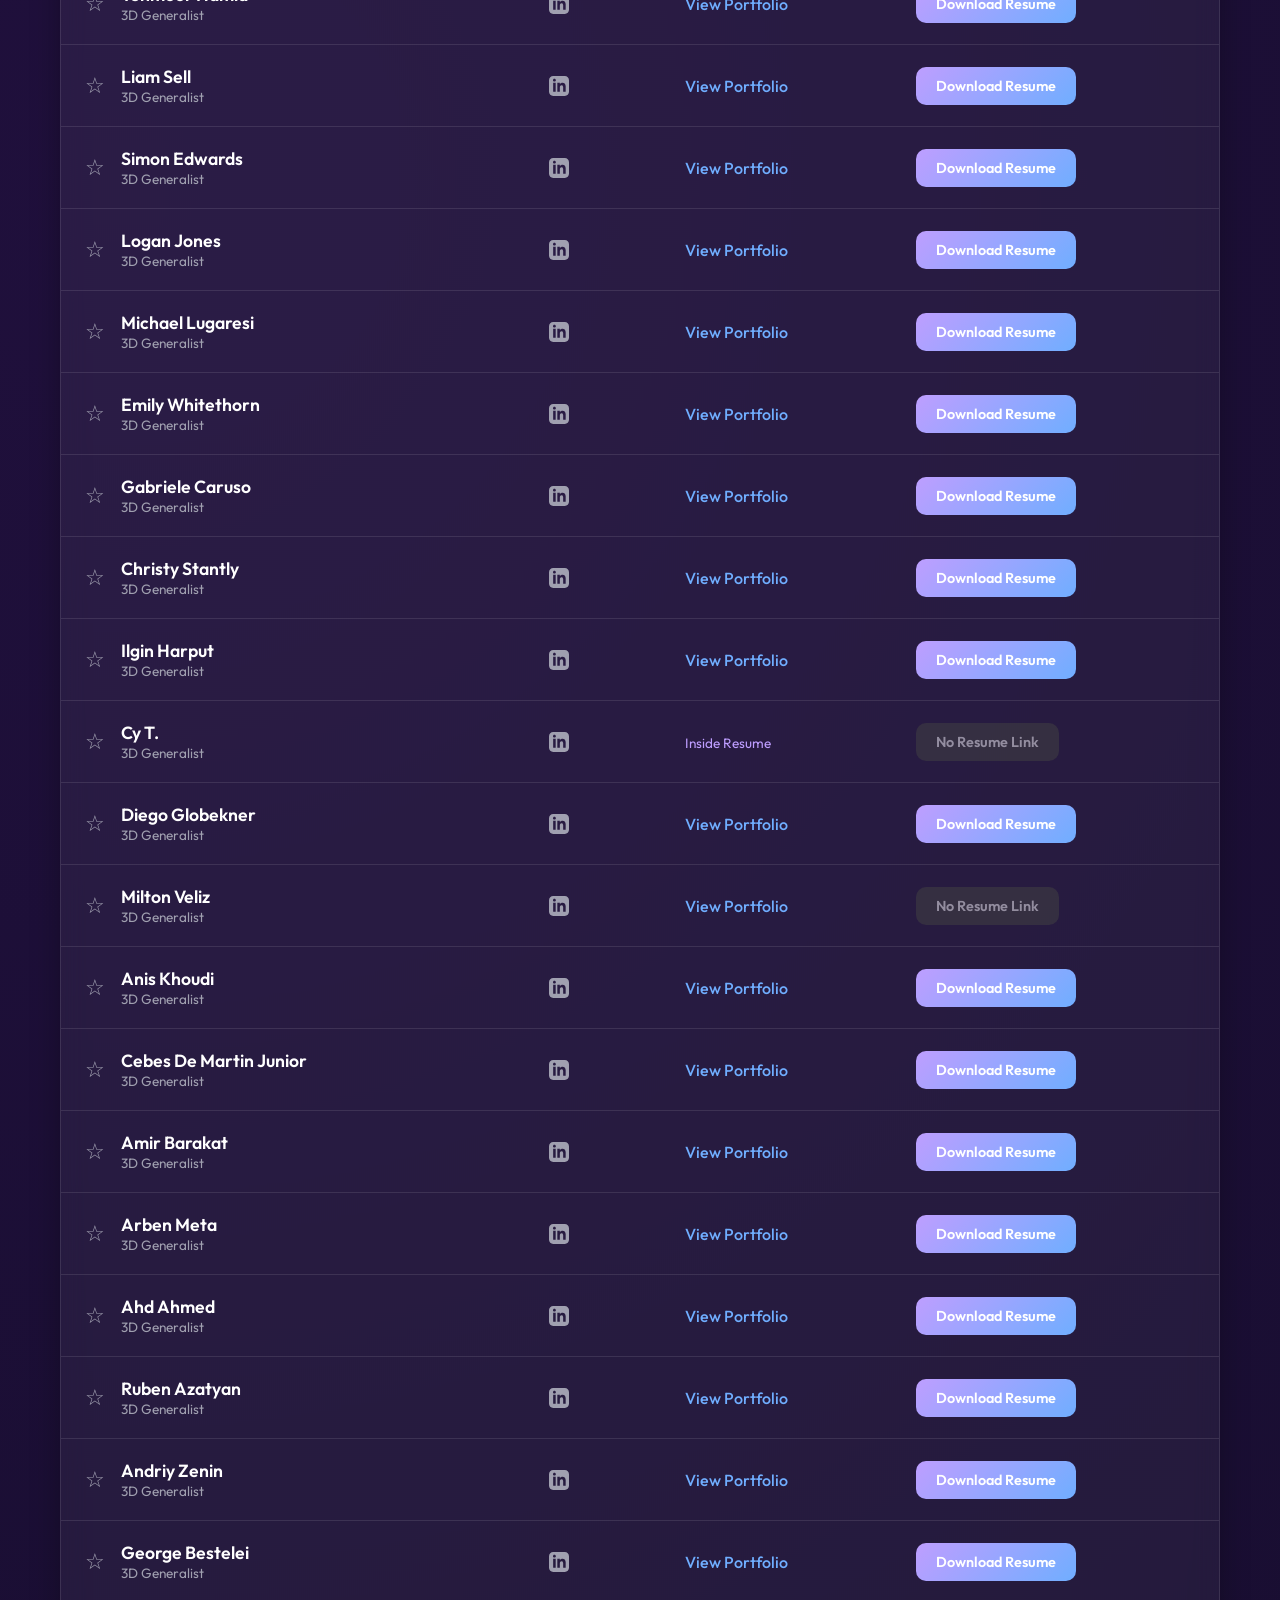
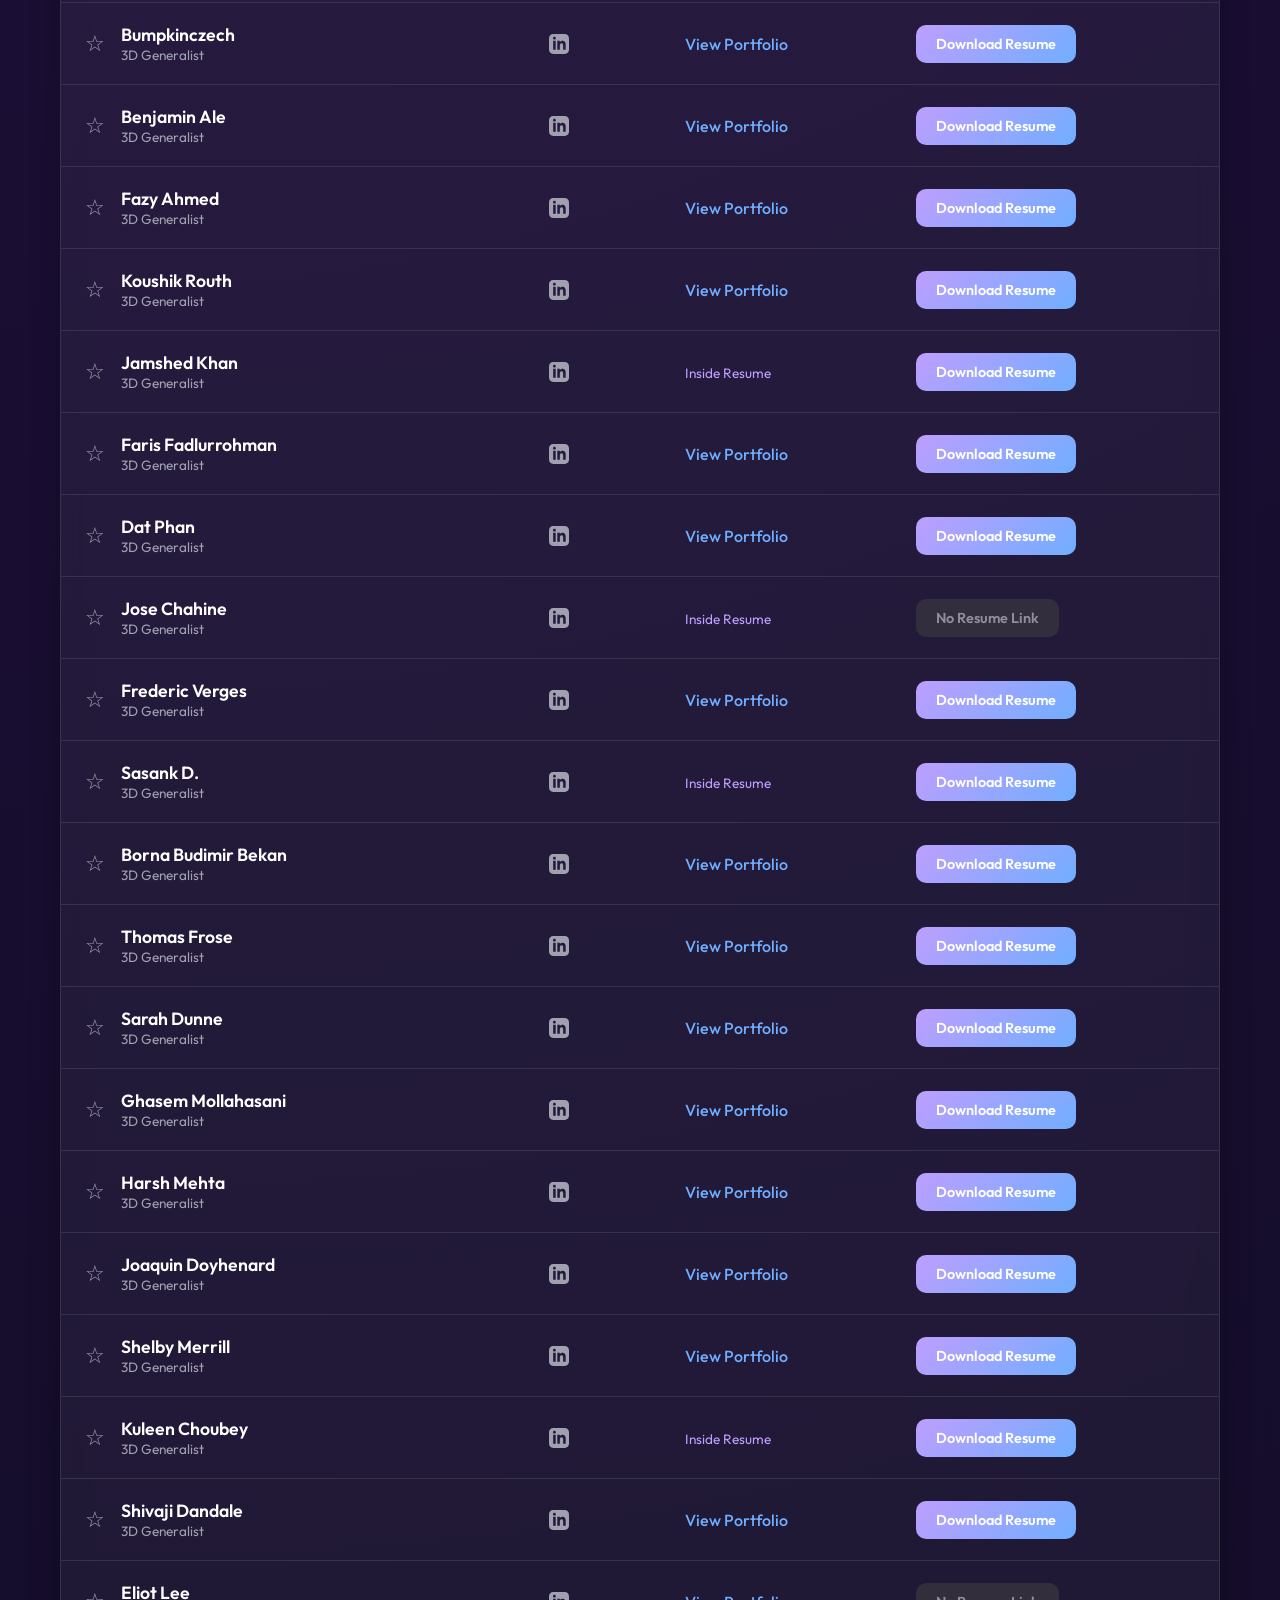
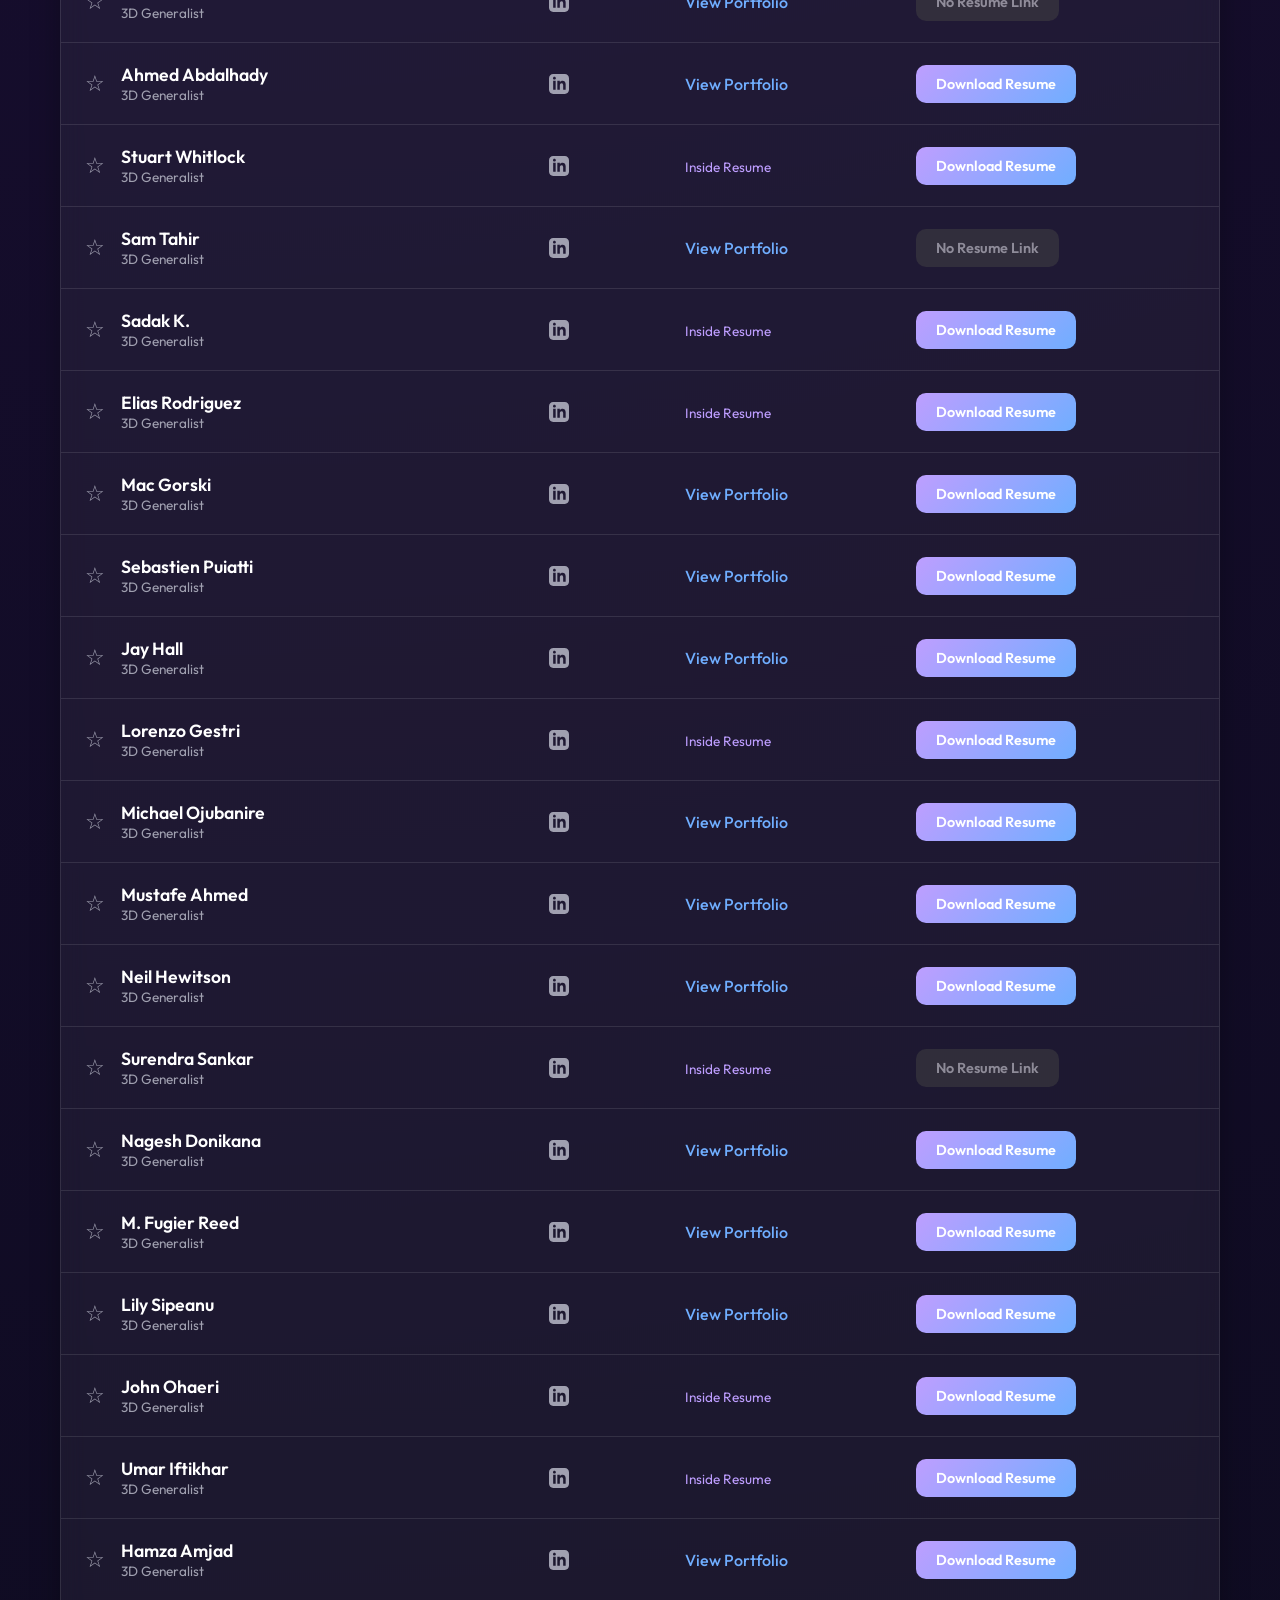
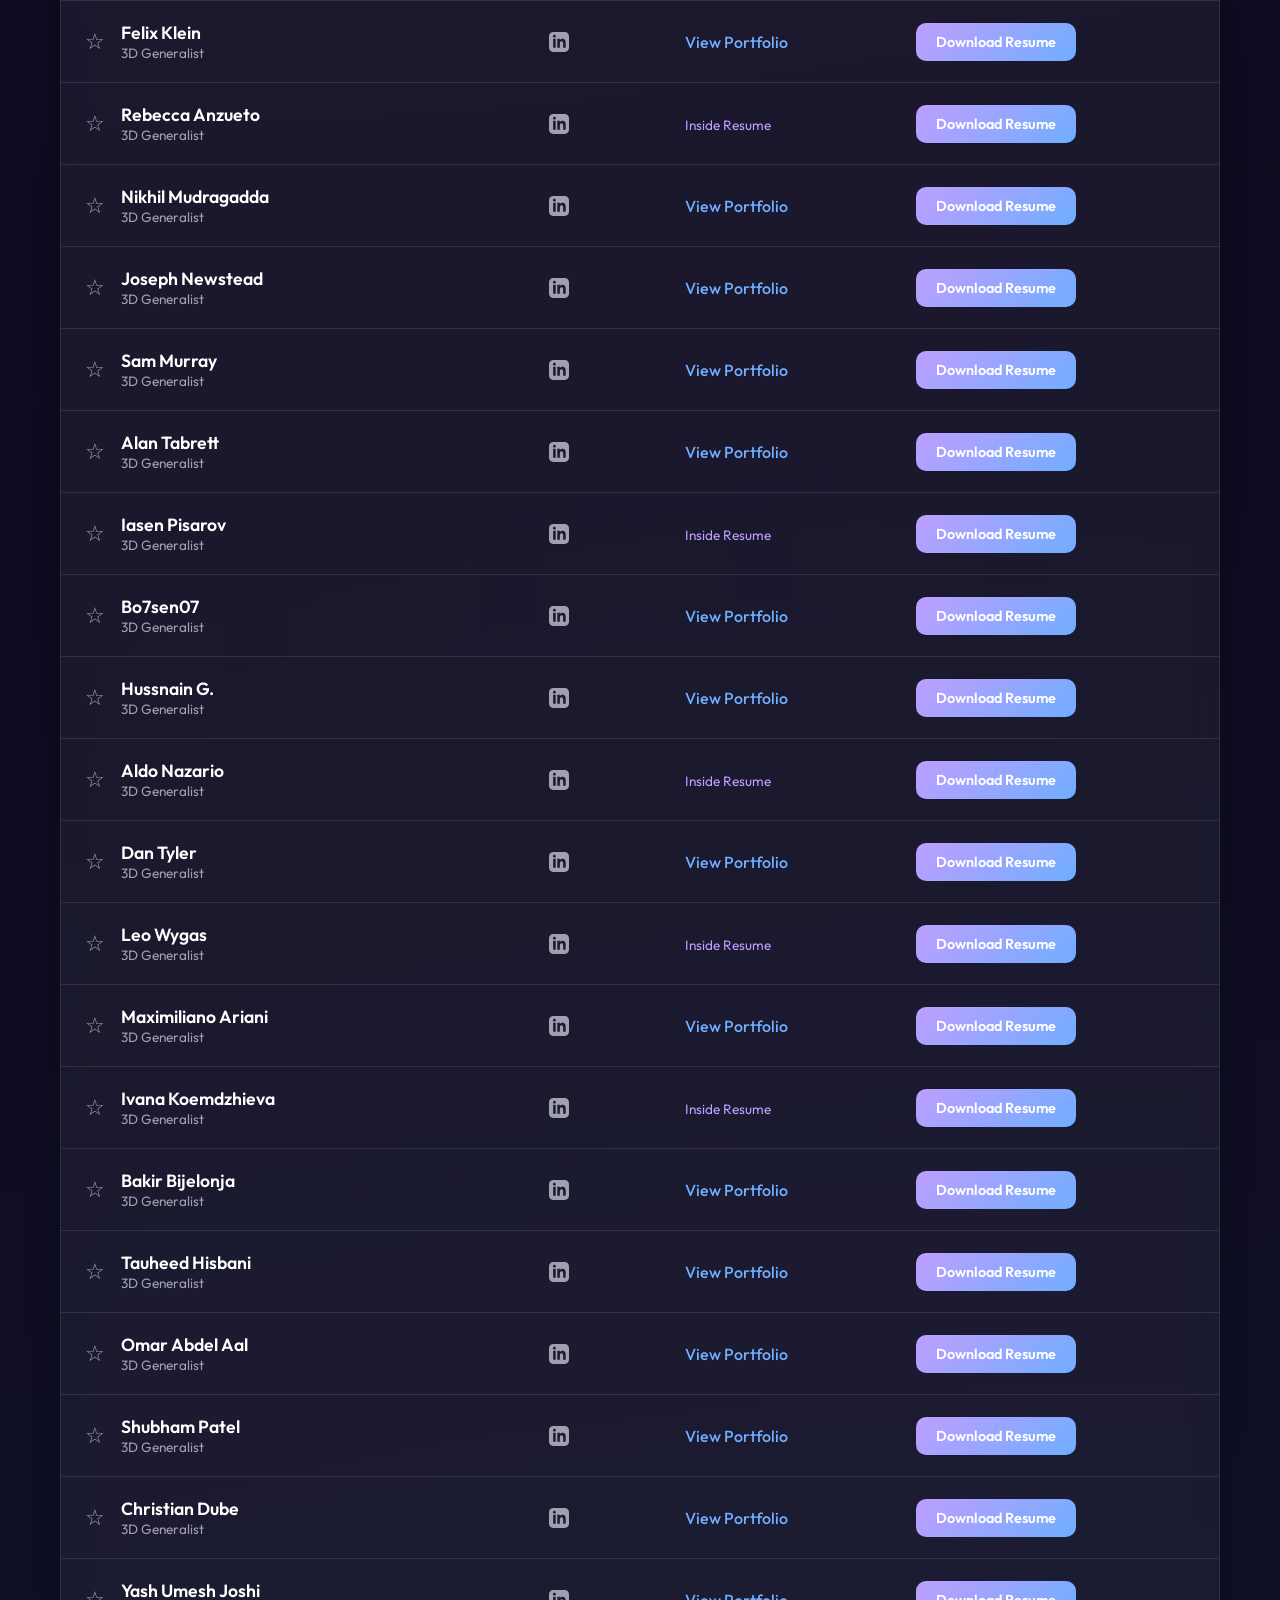
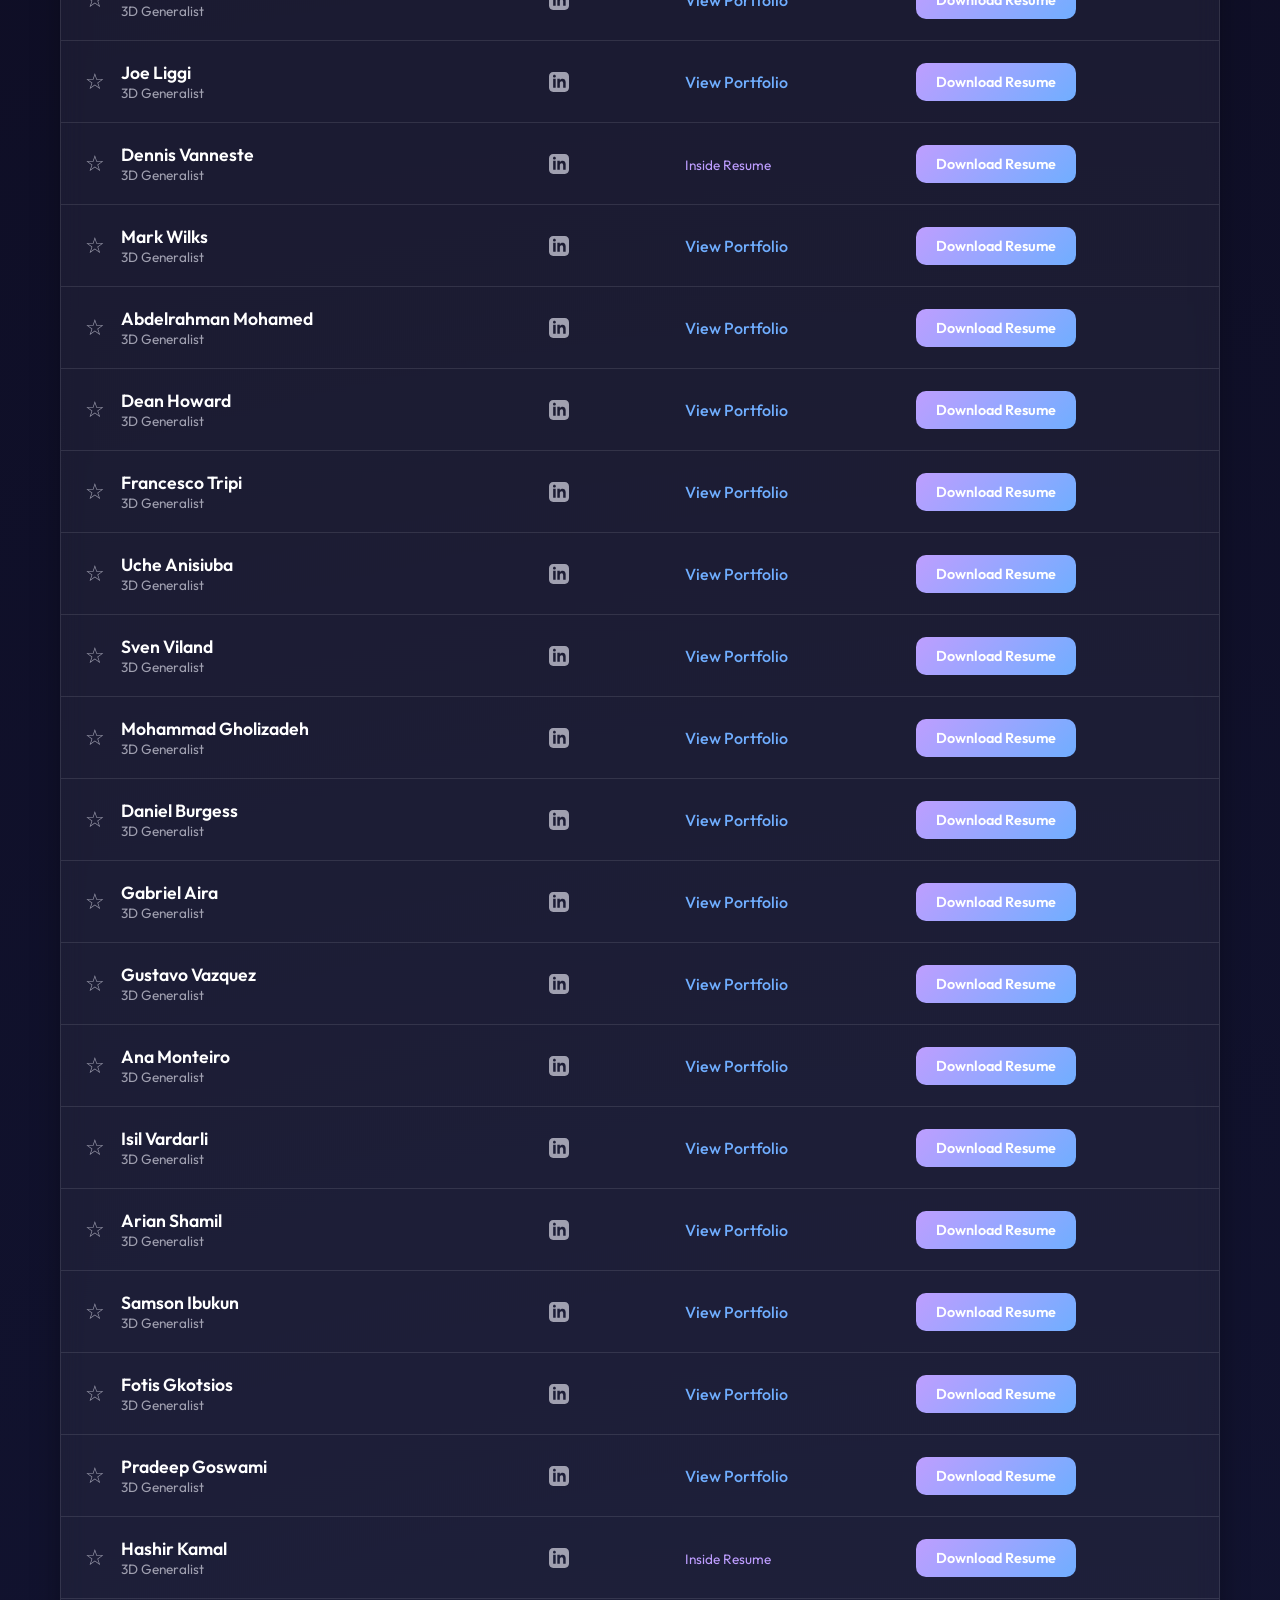
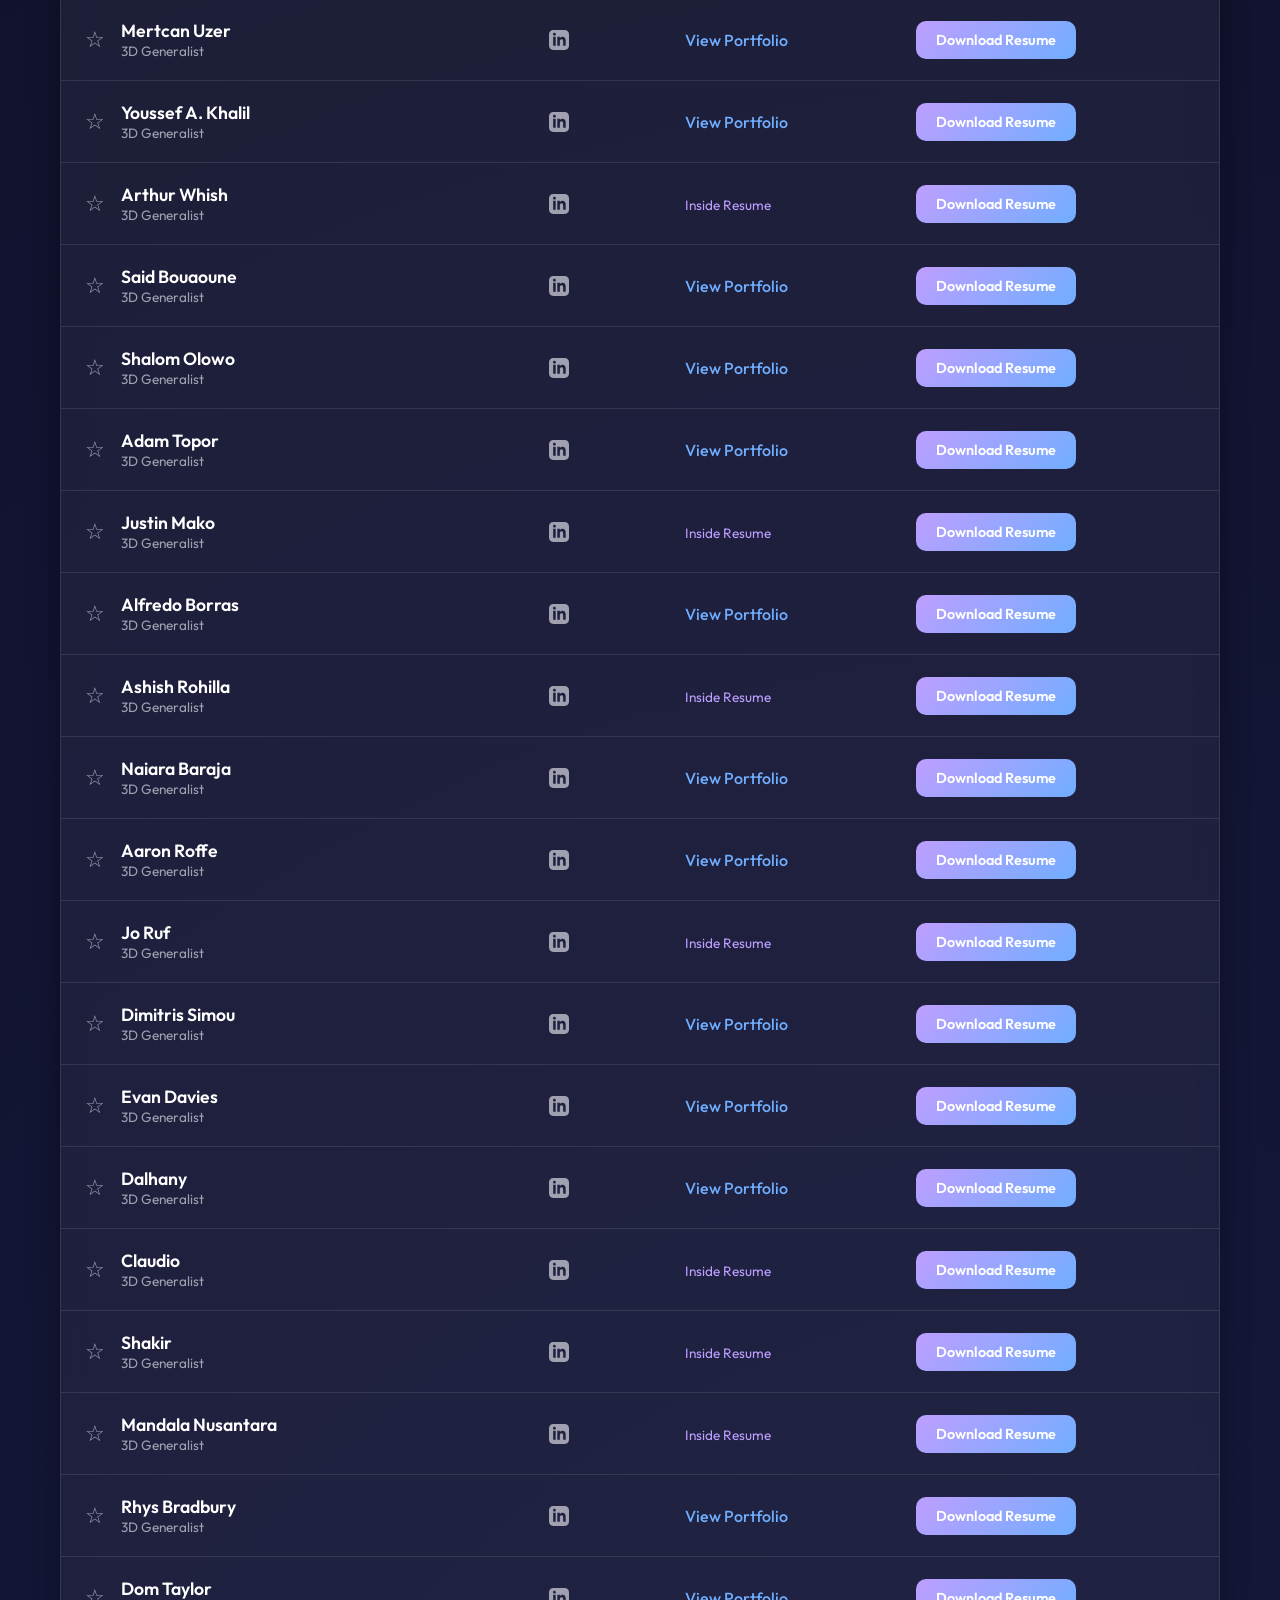
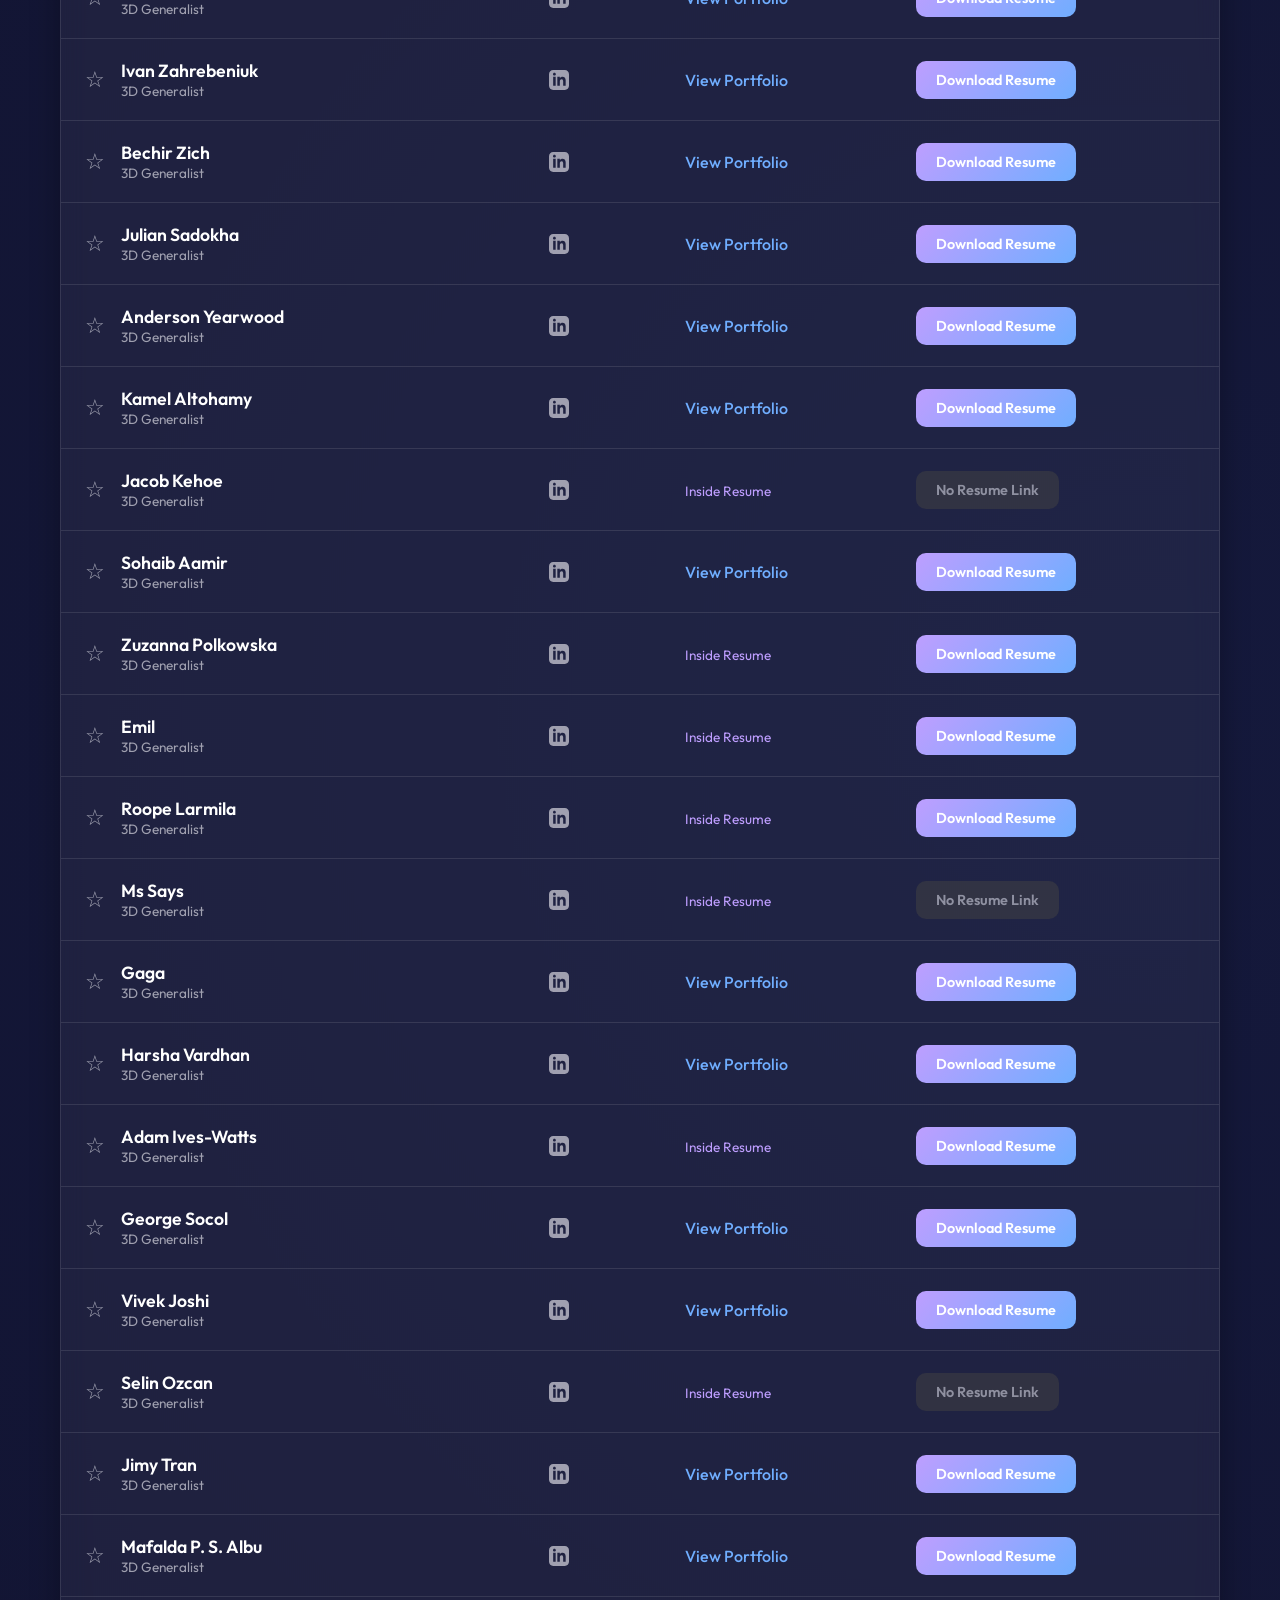
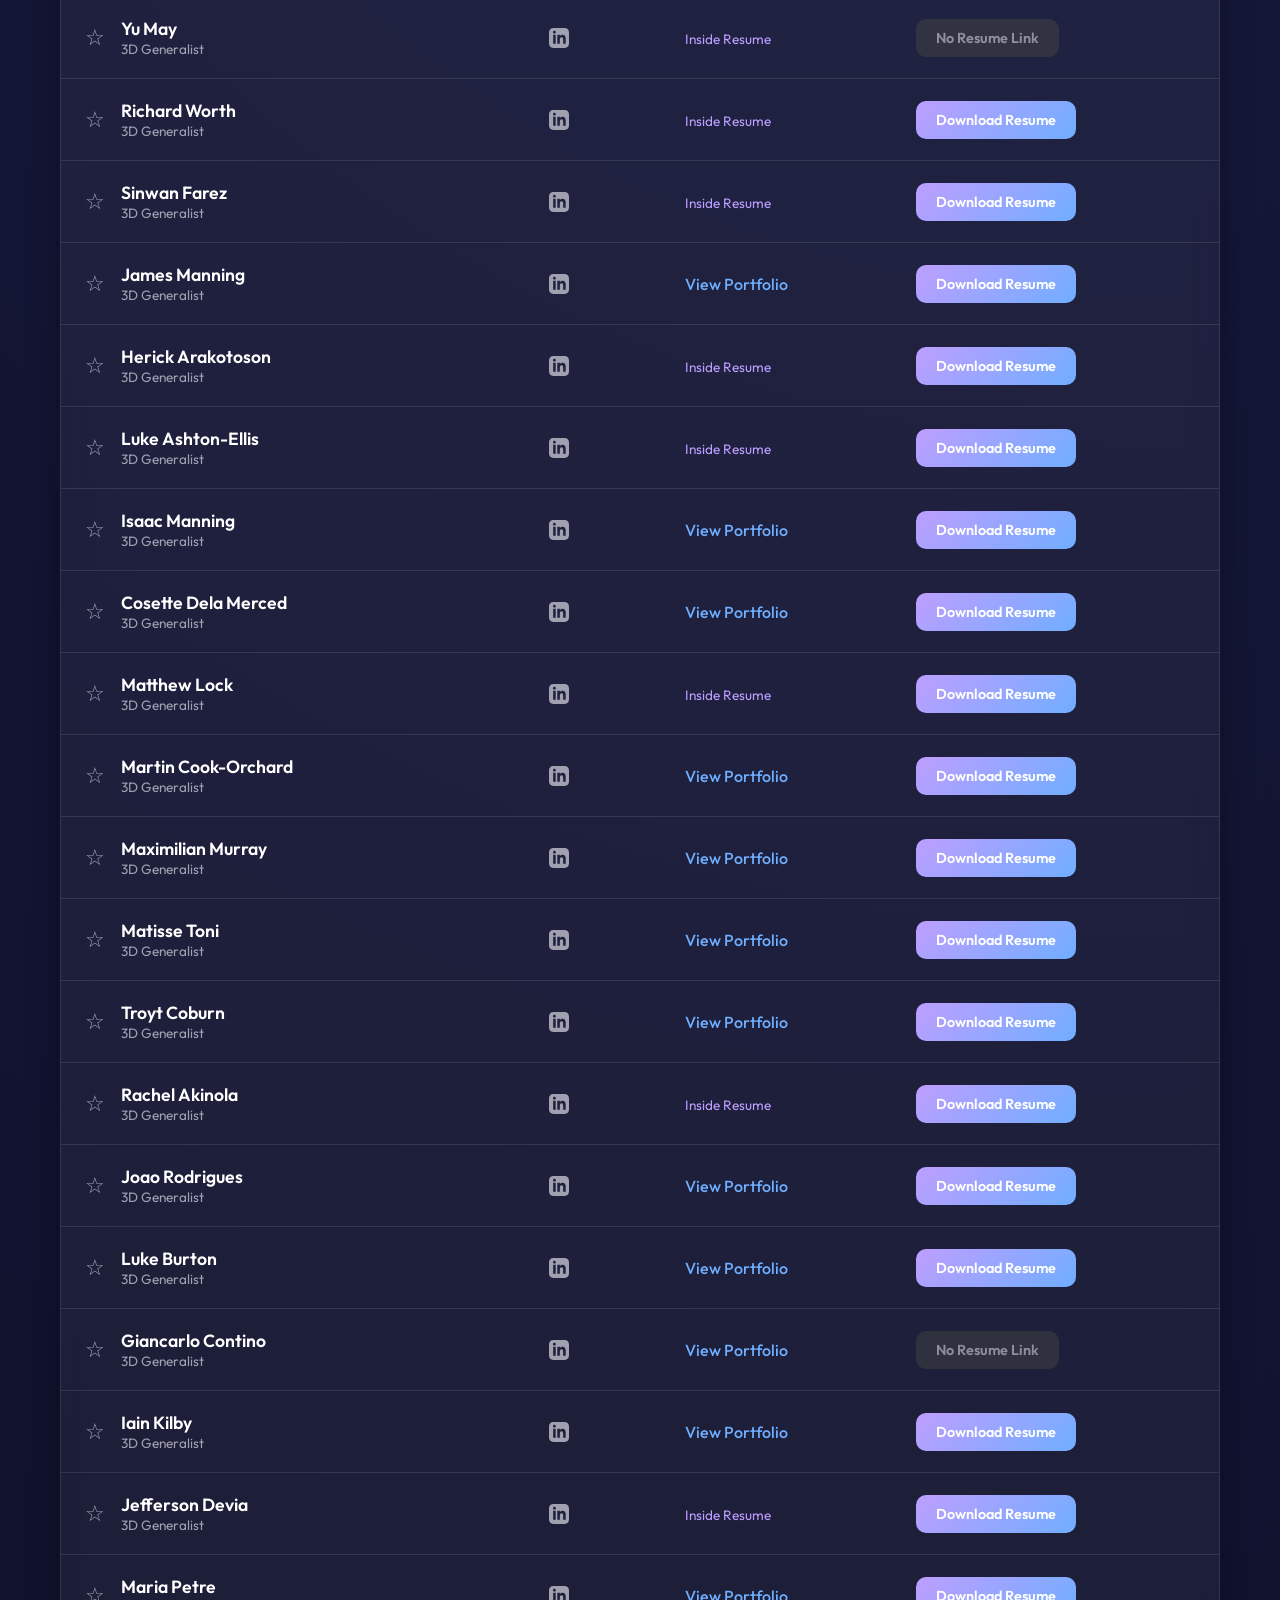
==== commit 7d37b121: "Update dashboard: move shortlist button beside name and remove Other card" ====
--- a/index.html
+++ b/index.html
@@ -313,13 +313,14 @@
             background: transparent;
             border: none;
             color: var(--text-secondary);
-            padding: 8px;
-            font-size: 1.5rem;
+            padding: 4px;
+            font-size: 1.4rem;
             cursor: pointer;
             transition: all 0.3s ease;
             display: flex;
             align-items: center;
             justify-content: center;
+            line-height: 1;
         }
 
         .btn-shortlist:hover {
@@ -426,10 +427,6 @@
                 <div class="value" id="statTopPicks">0</div>
             </div>
             <div class="stat-card">
-                <h3>Other</h3>
-                <div class="value" id="statOther">0</div>
-            </div>
-            <div class="stat-card">
                 <h3>Shortlisted</h3>
                 <div class="value" id="statInterviewing">0</div>
             </div>
@@ -443,7 +440,6 @@
             <table id="applicantsTable">
                 <thead>
                     <tr>
-                        <th style="width: 50px;"></th>
                         <th>Applicant</th>
                         <th>Links</th>
                         <th>Portfolio</th>
@@ -522,7 +518,6 @@
 
             document.getElementById('statTotal').textContent = total;
             document.getElementById('statTopPicks').textContent = topPicks;
-            document.getElementById('statOther').textContent = other;
 
             const config = tabConfig[currentTab];
             document.getElementById('subtitleText').textContent = config.subtitle(total);
@@ -566,15 +561,17 @@
 
                 tr.innerHTML = `
                     <td>
-                        <button class="btn-shortlist ${isShortlisted ? 'active' : ''}" 
-                                onclick="toggleShortlist('${app.name.replace(/'/g, "\\'")}')"
-                                title="${isShortlisted ? 'Remove from Interview List' : 'Add to Interview List'}">
-                            ${isShortlisted ? '★' : '☆'}
-                        </button>
-                    </td>
-                    <td>
-                        <div class="applicant-name">${app.name}</div>
-                        <div style="font-size:0.85rem; color:var(--text-secondary)">${displayRole}</div>
+                        <div style="display: flex; align-items: center; gap: 12px;">
+                            <button class="btn-shortlist ${isShortlisted ? 'active' : ''}" 
+                                    onclick="toggleShortlist('${app.name.replace(/'/g, "\\'")}')"
+                                    title="${isShortlisted ? 'Remove from Interview List' : 'Add to Interview List'}">
+                                ${isShortlisted ? '★' : '☆'}
+                            </button>
+                            <div>
+                                <div class="applicant-name">${app.name}</div>
+                                <div style="font-size:0.85rem; color:var(--text-secondary)">${displayRole}</div>
+                            </div>
+                        </div>
                     </td>
                     <td>
                         <div class="action-links">
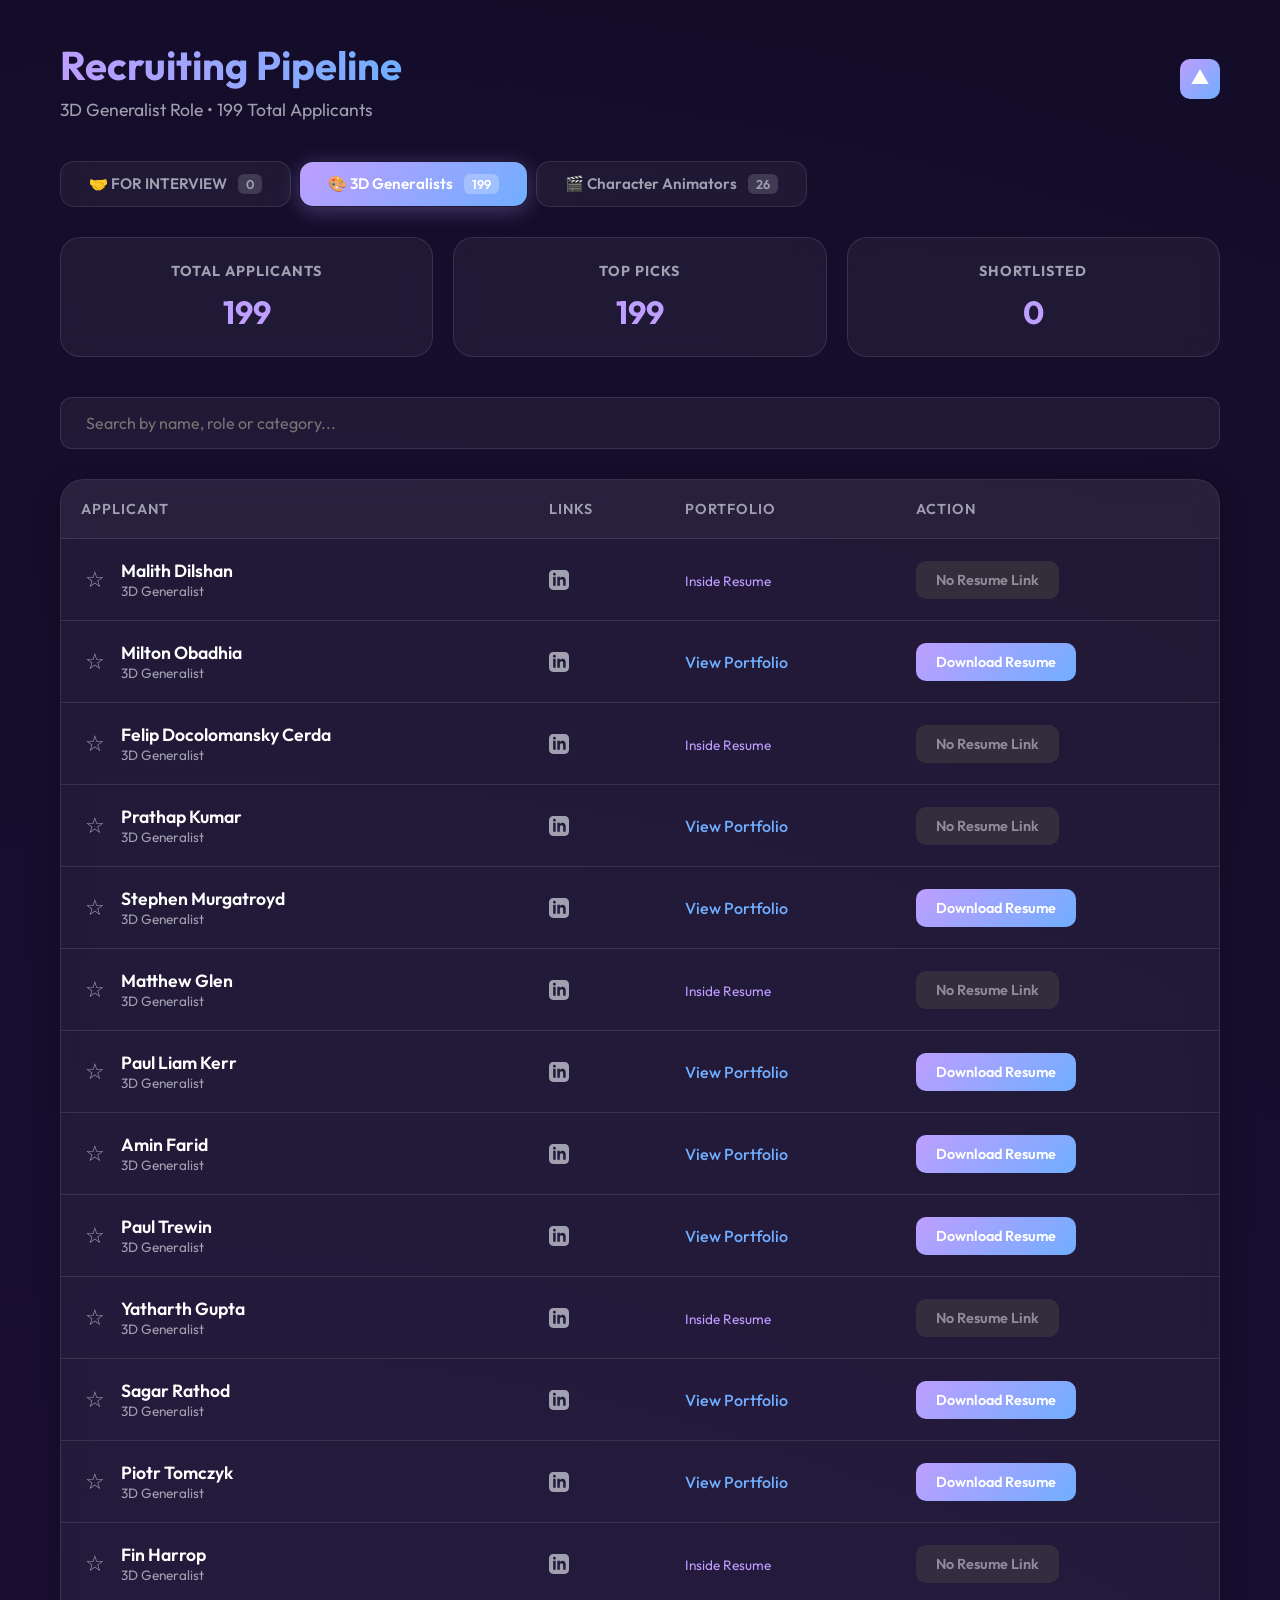
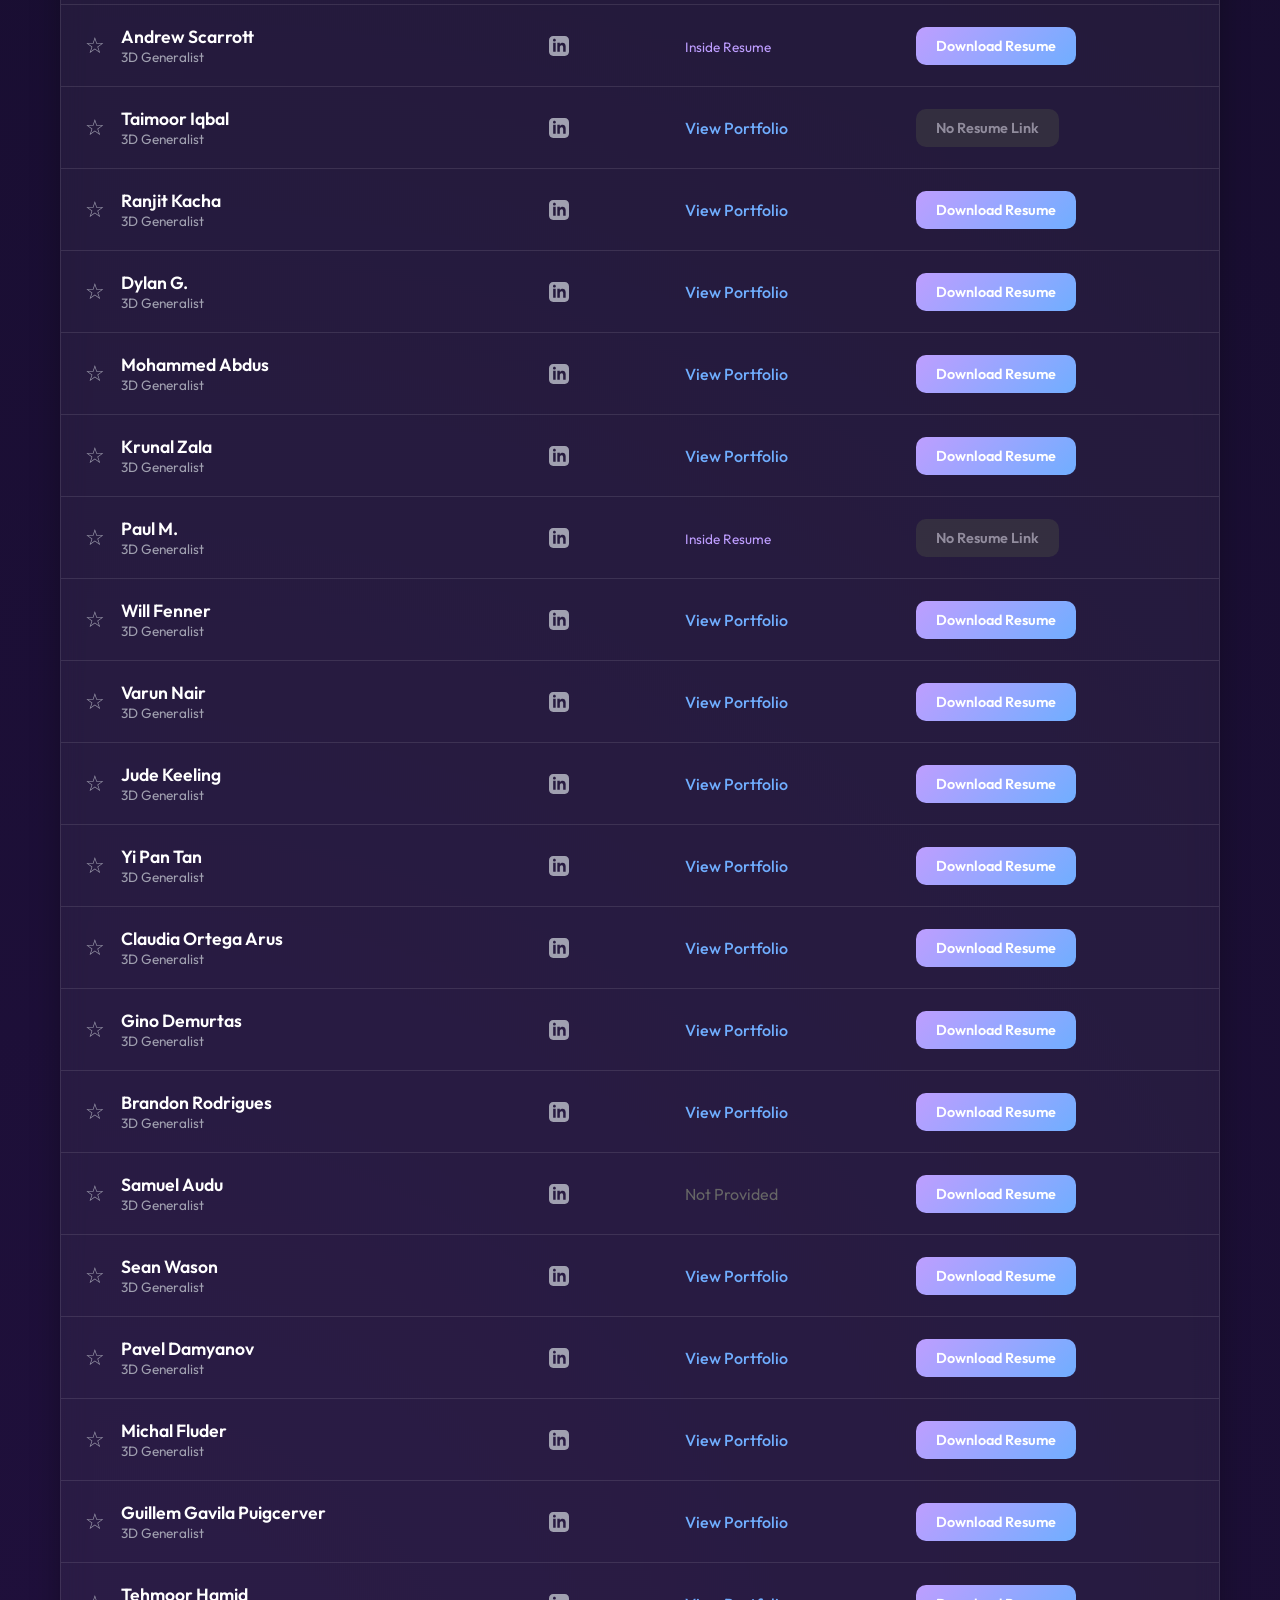
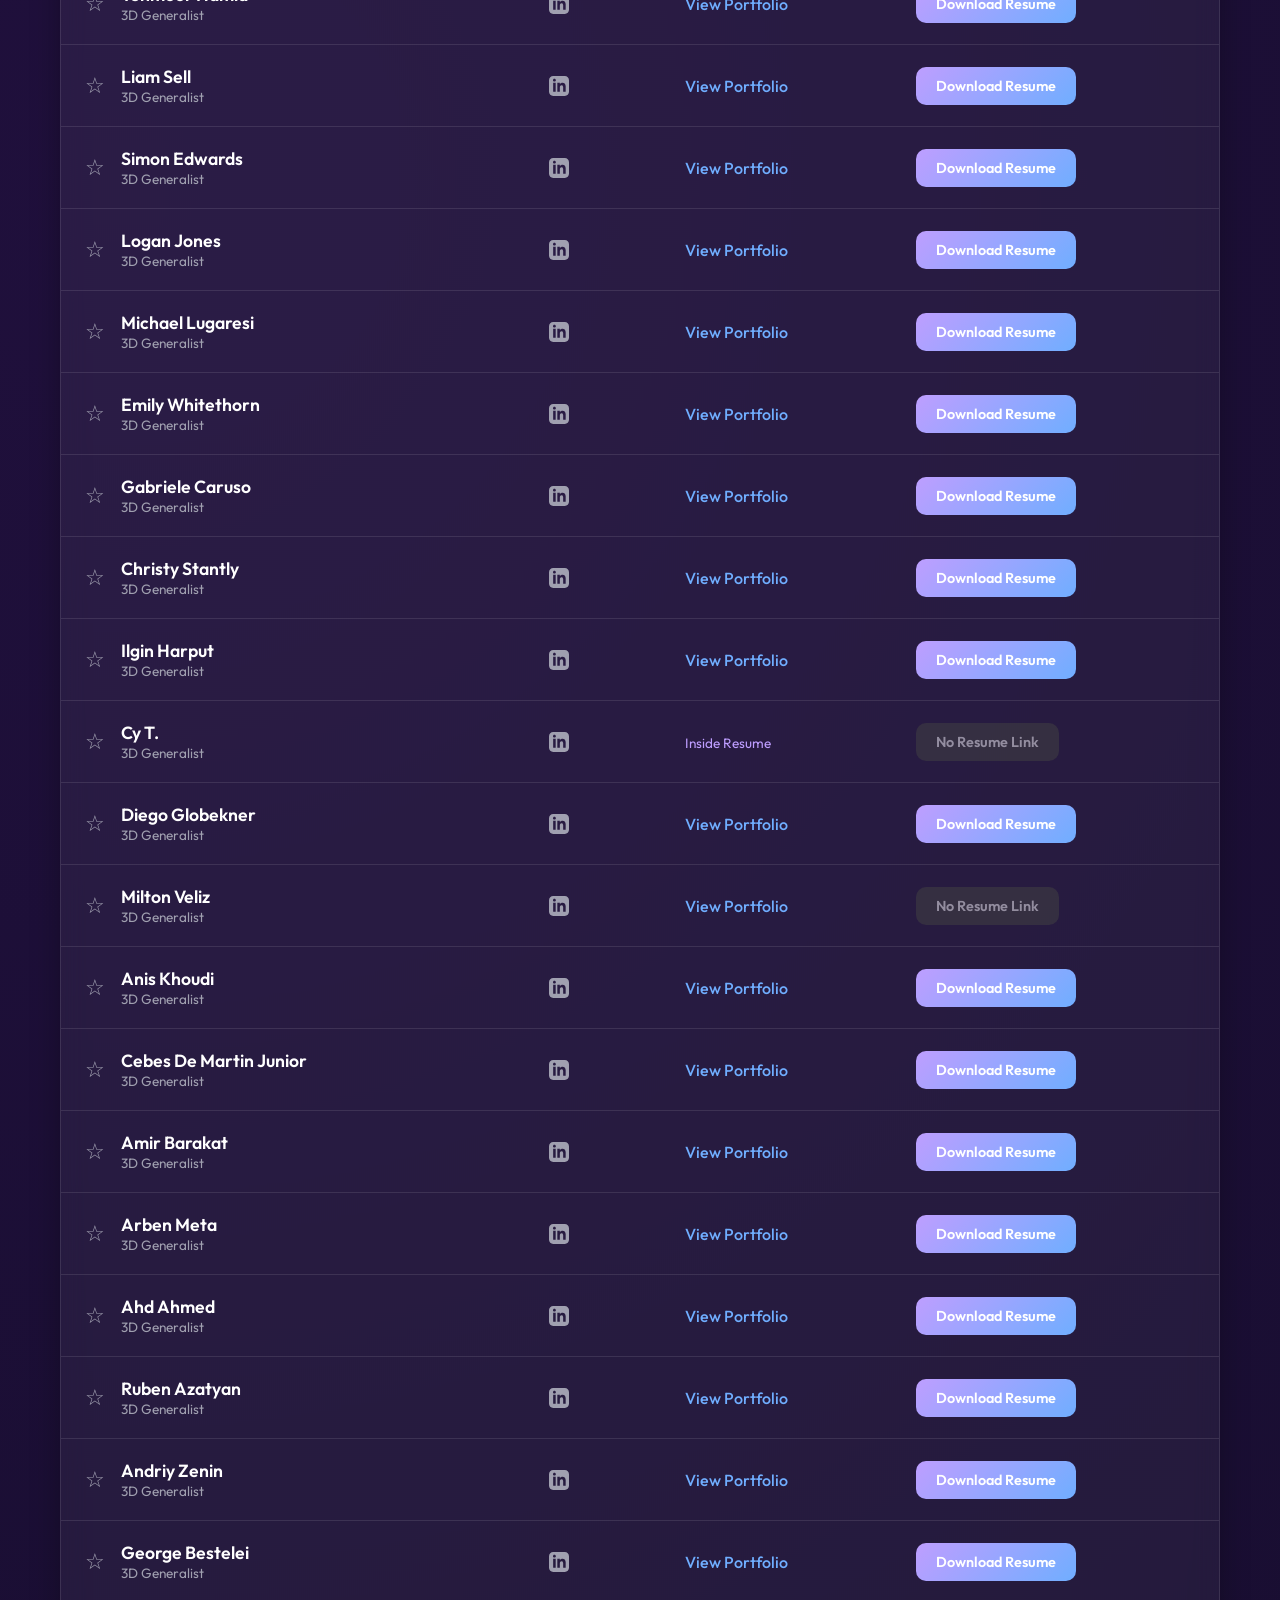
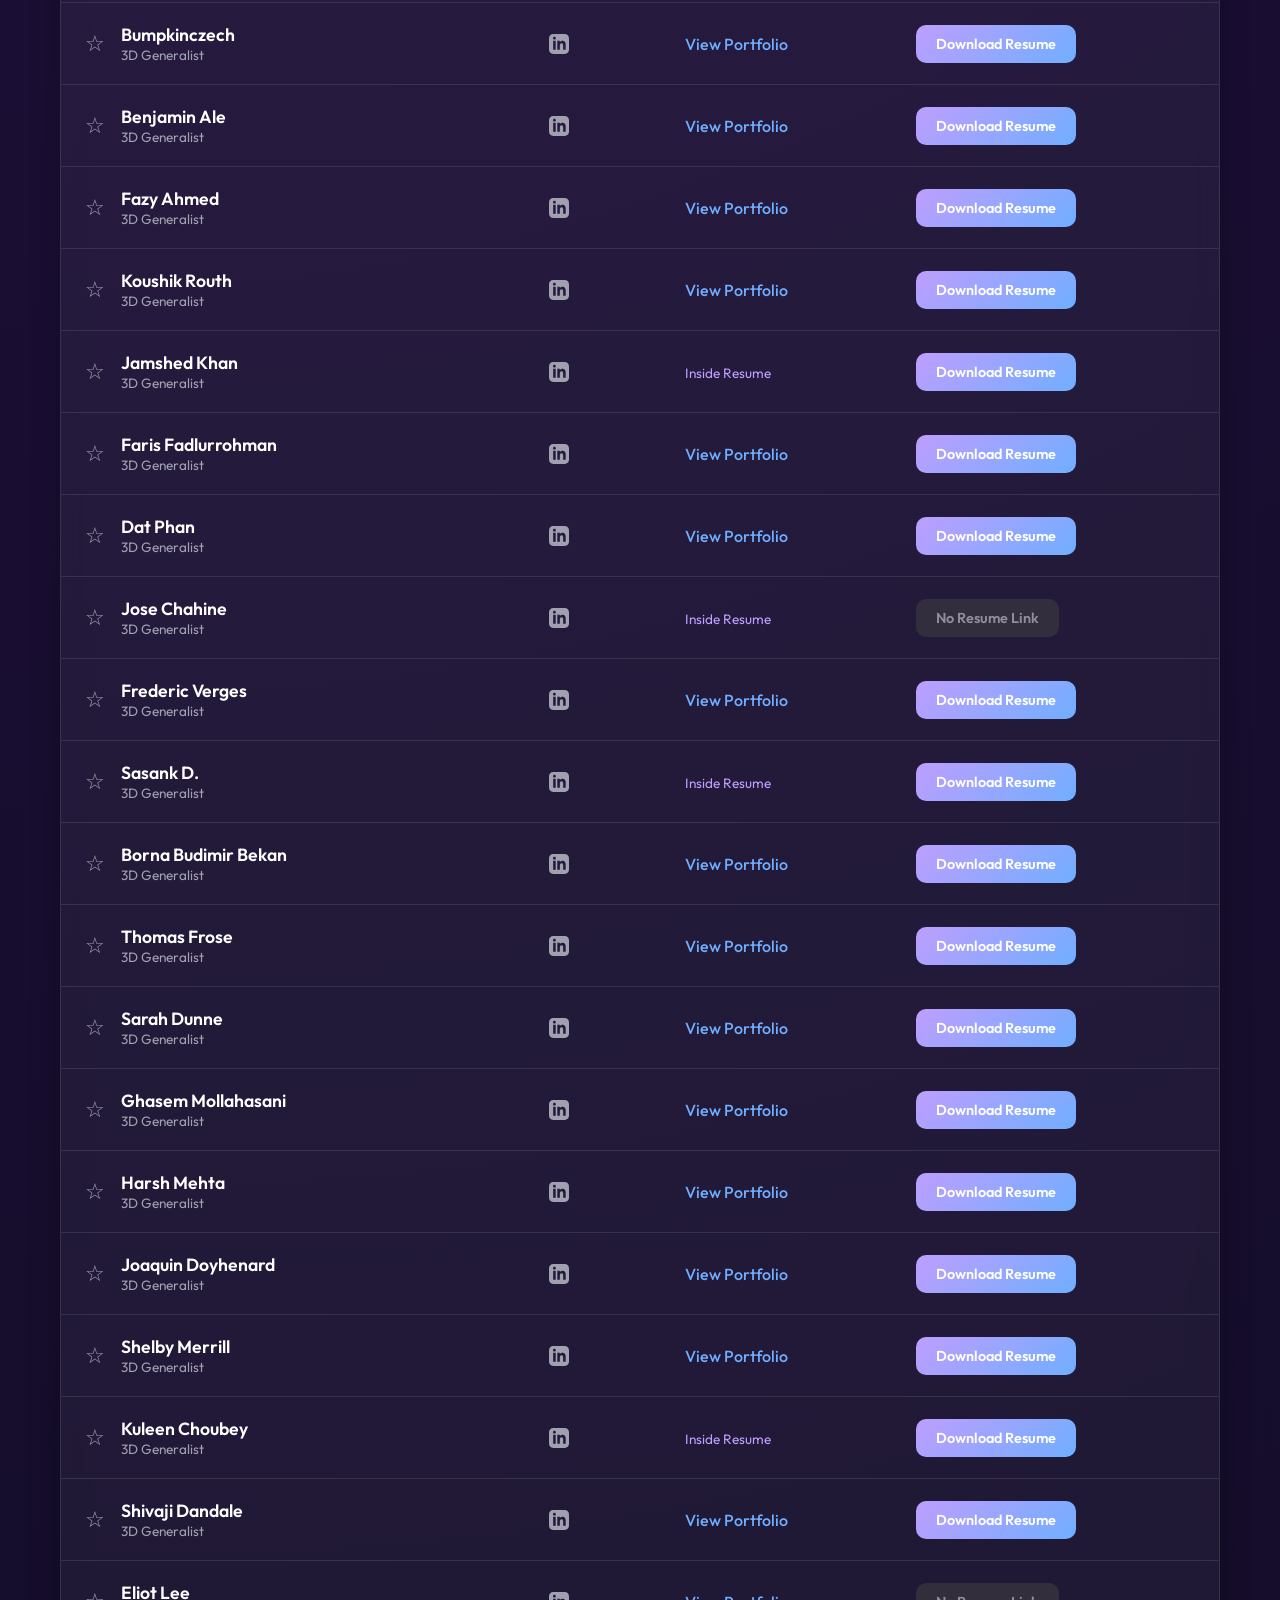
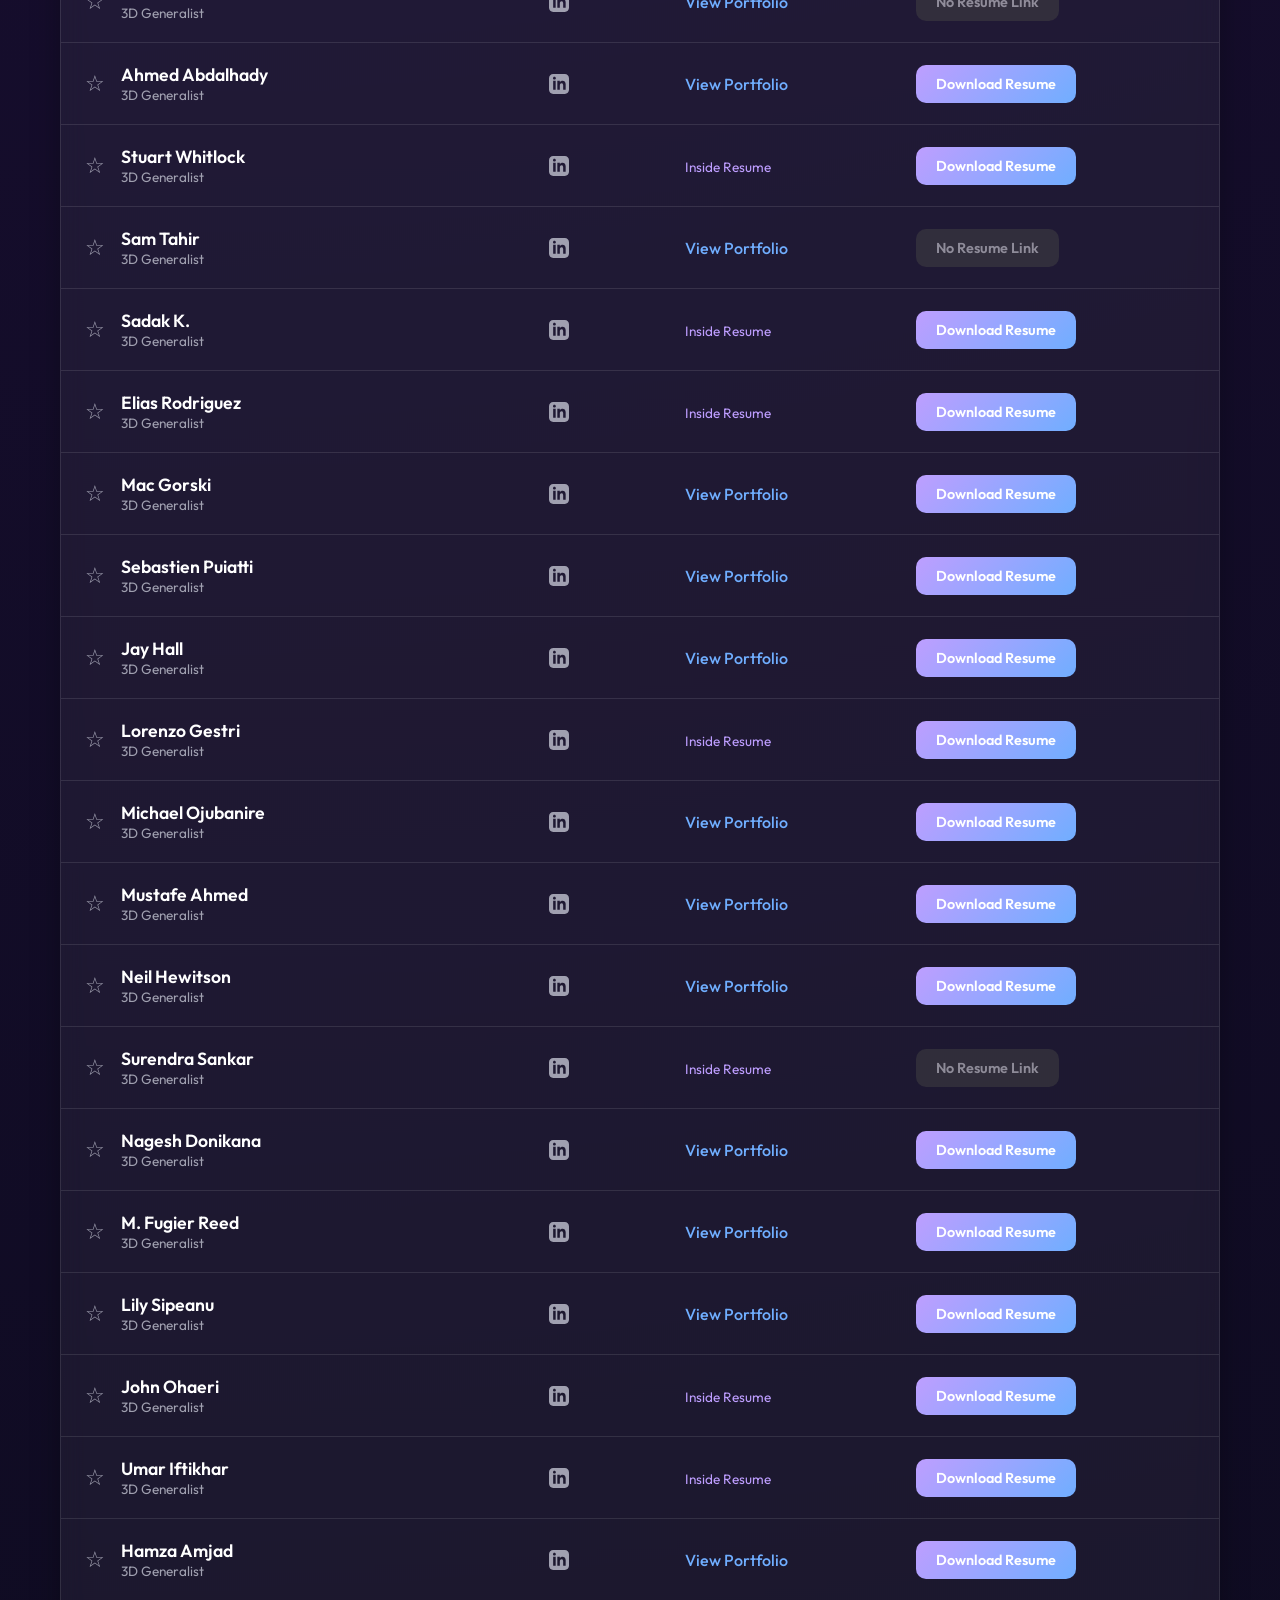
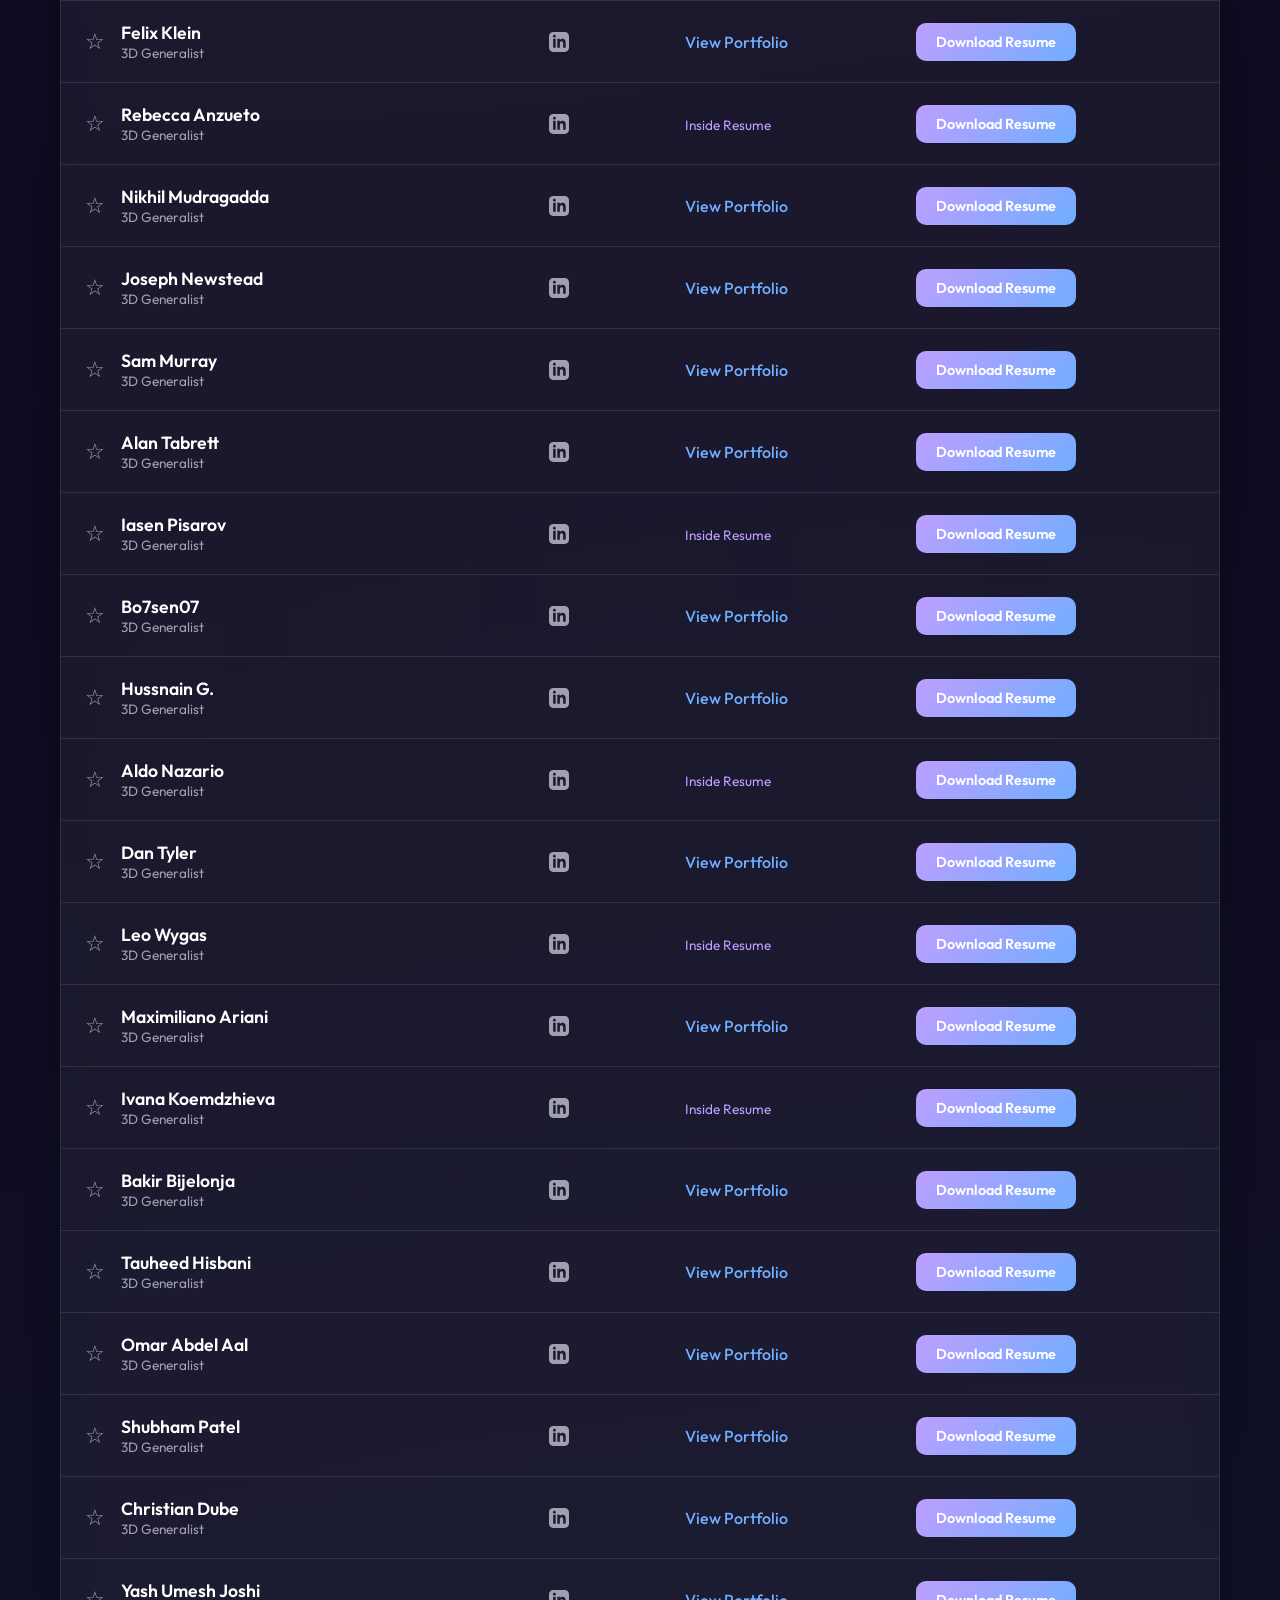
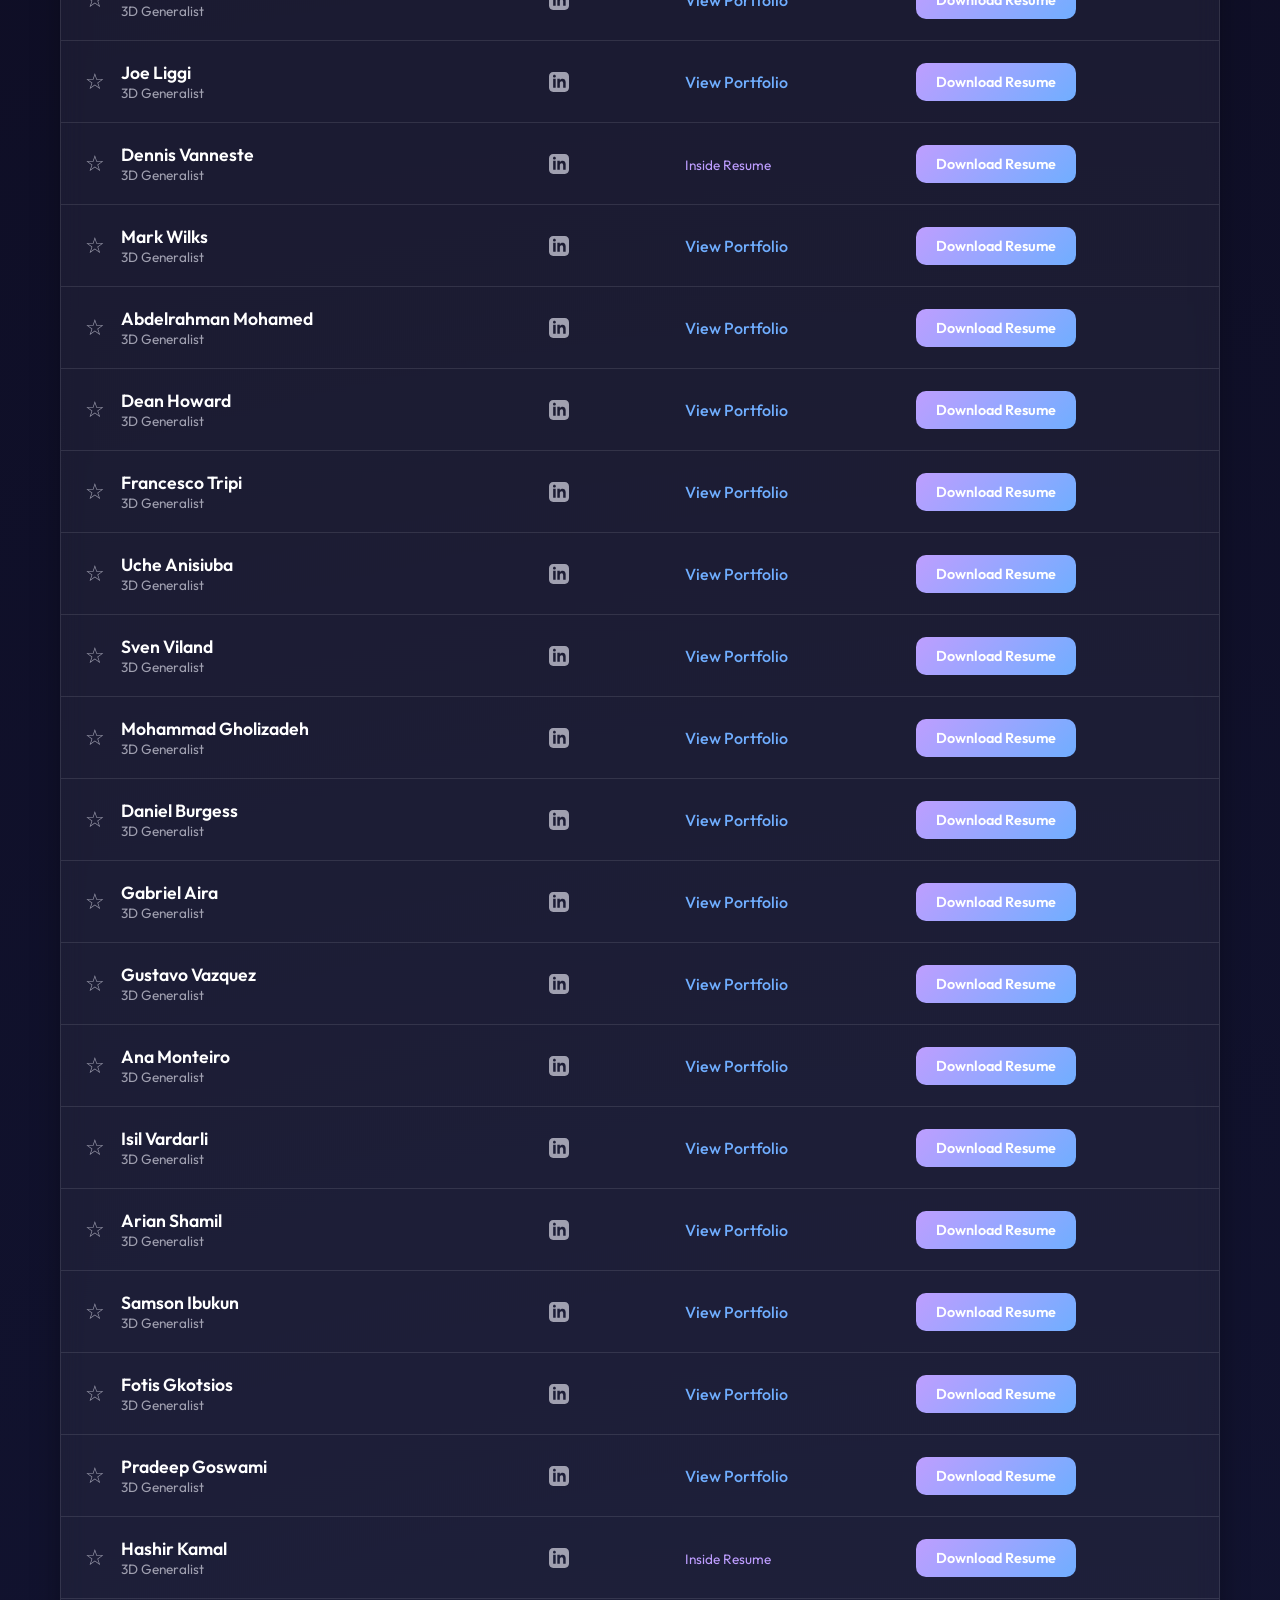
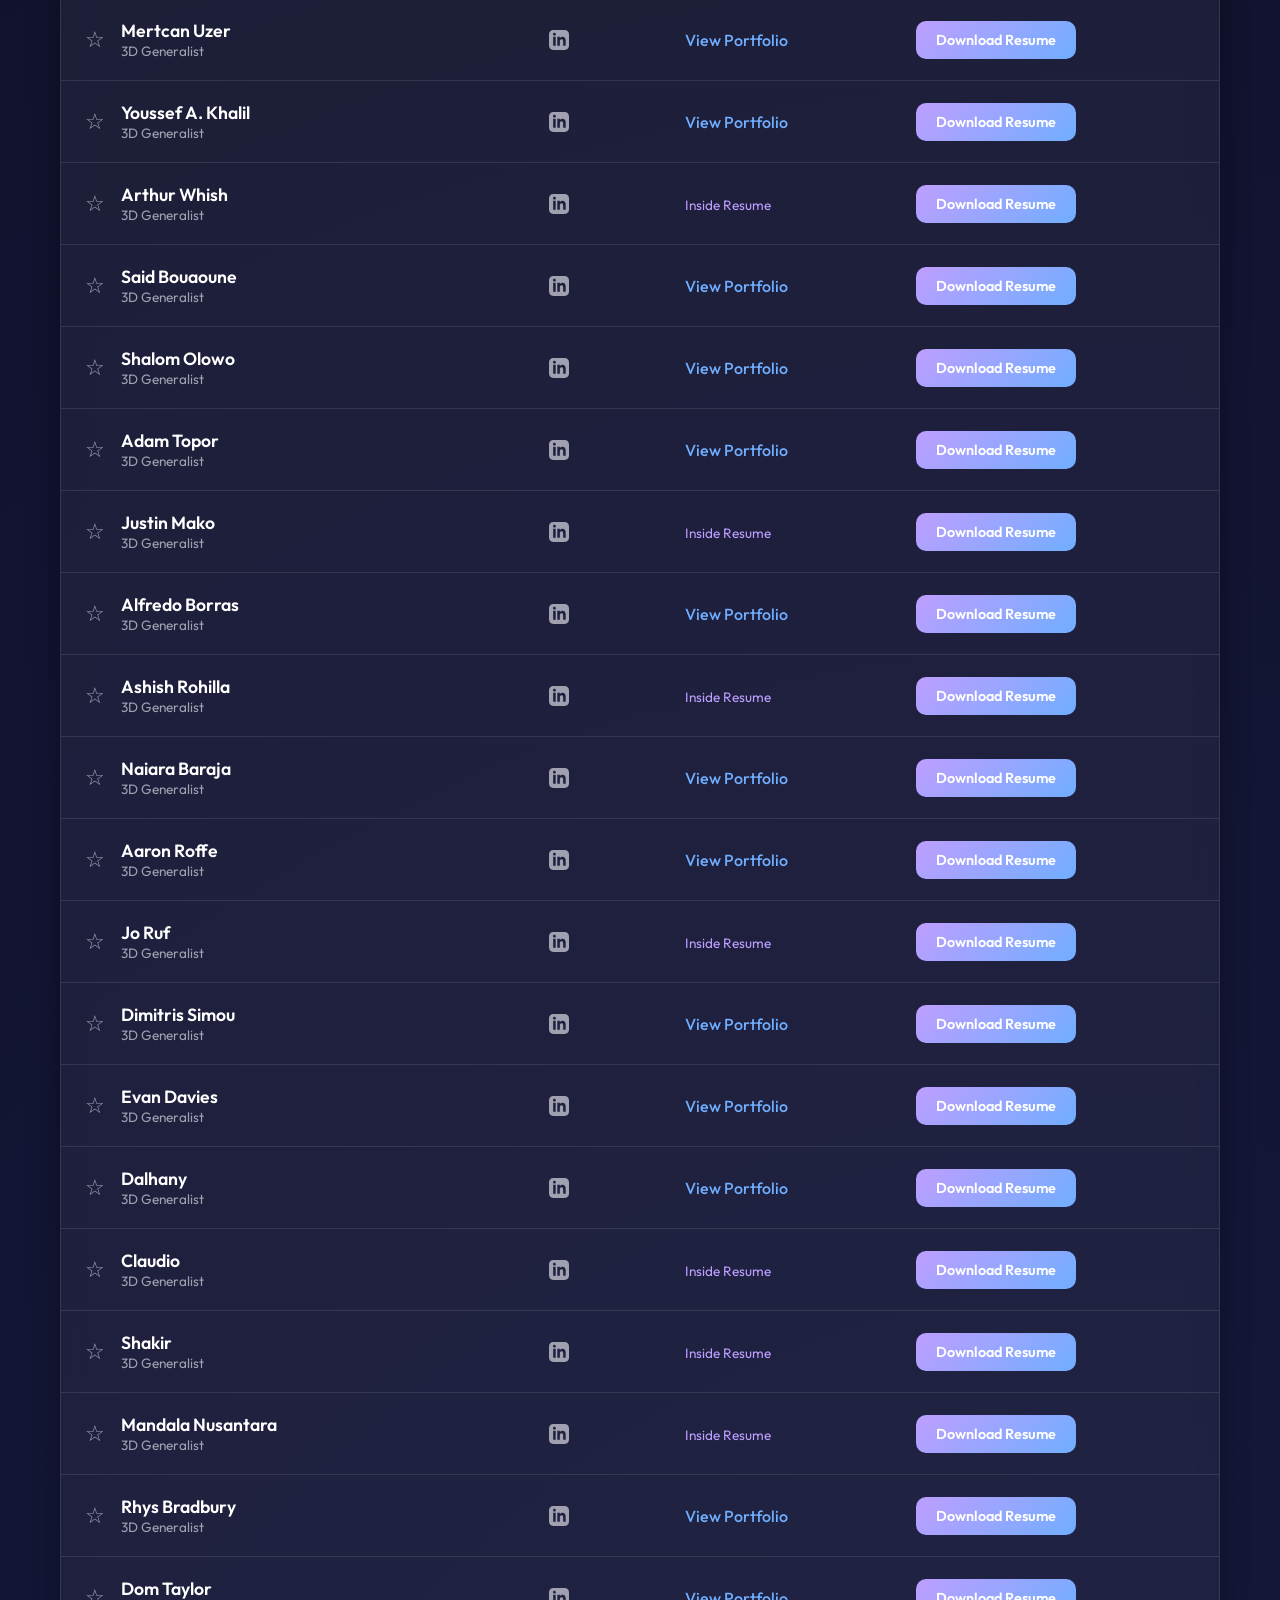
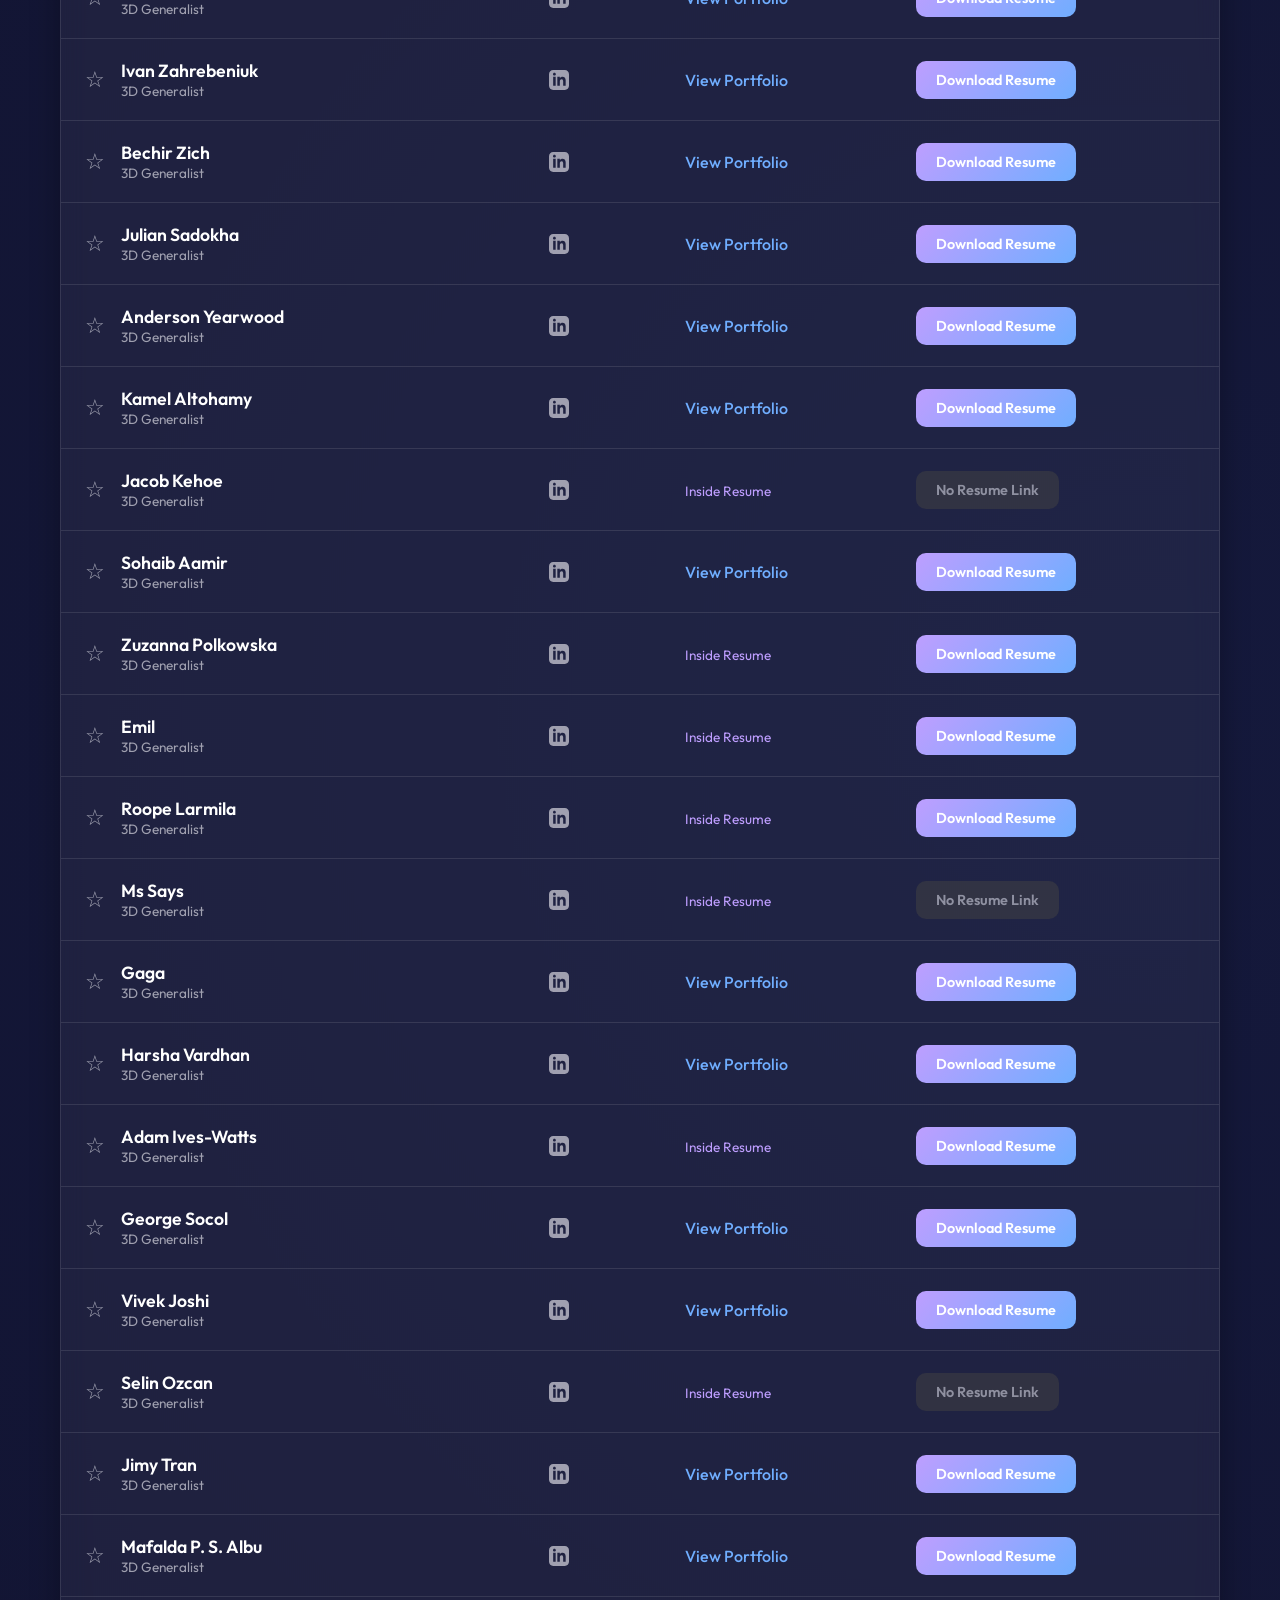
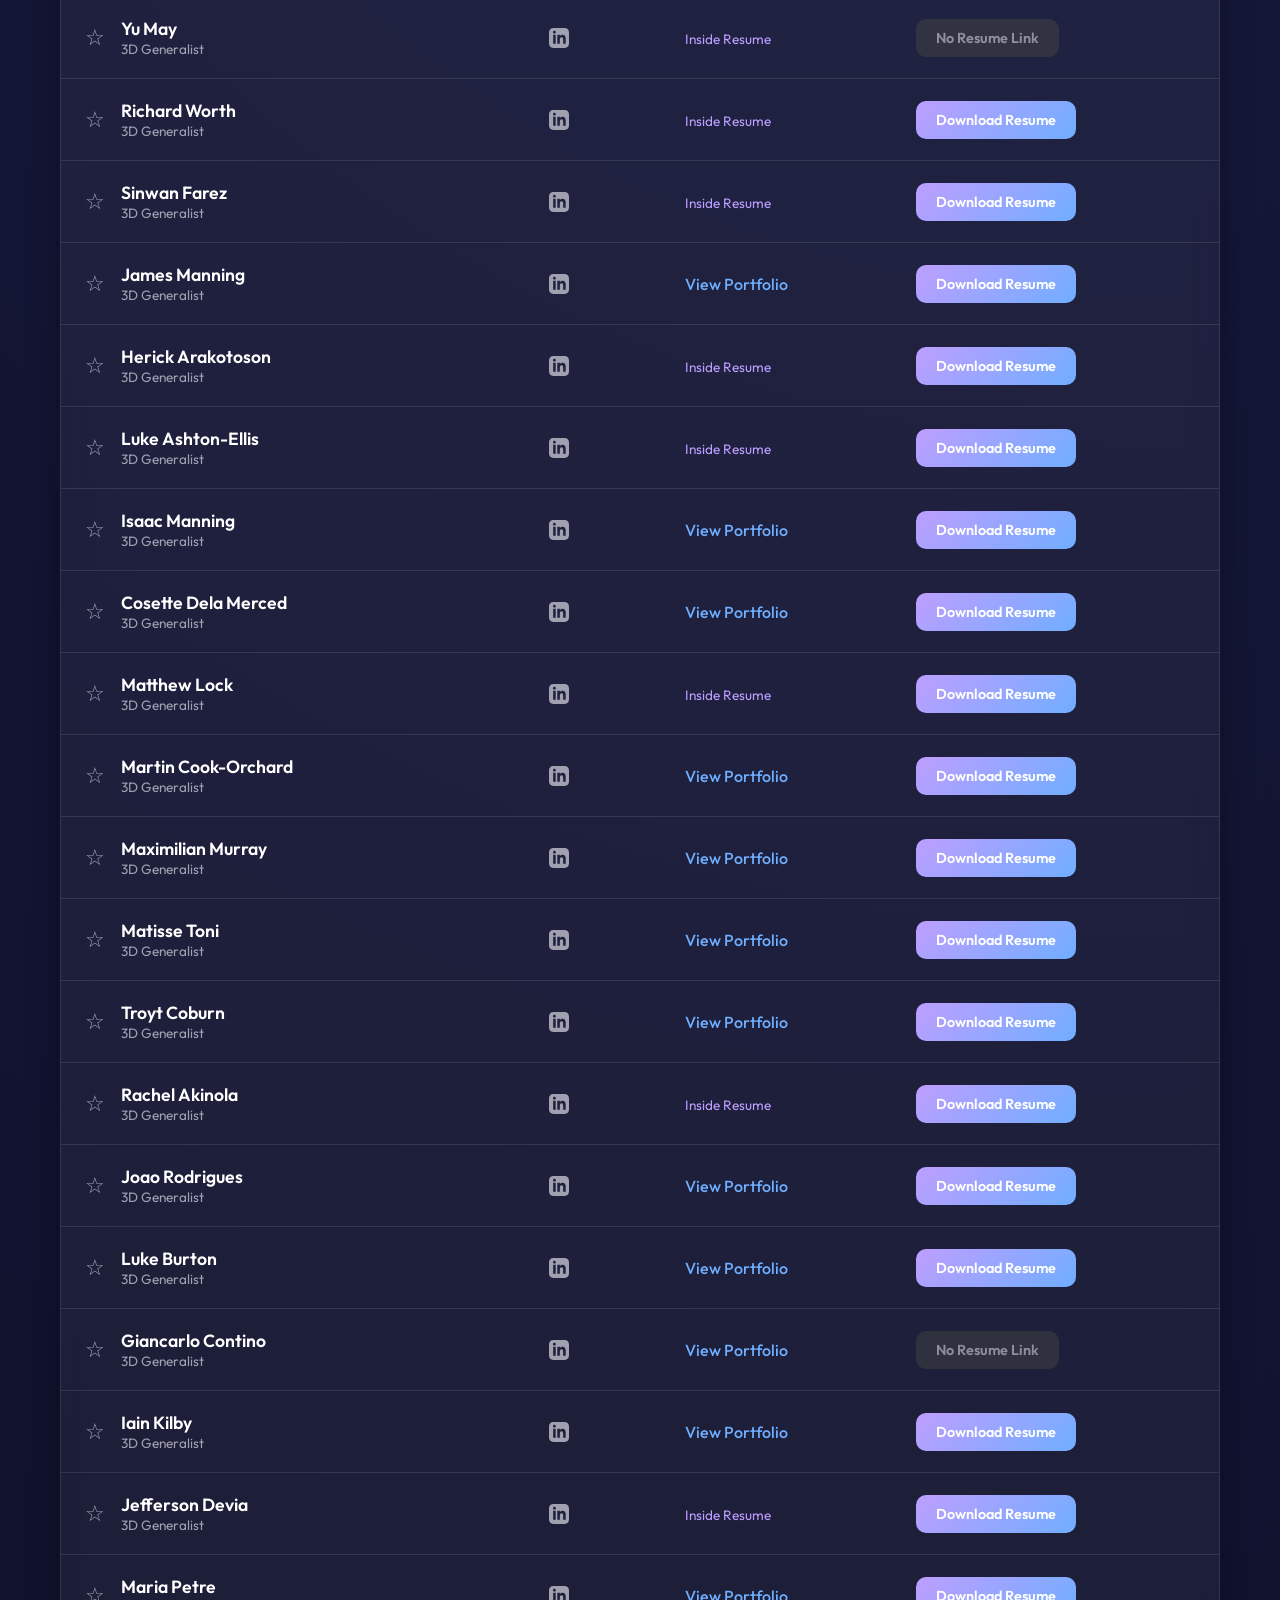
==== commit 48f12d2b: "Update dashboard: move FOR INTERVIEW tab to first position" ====
--- a/index.html
+++ b/index.html
@@ -406,14 +406,14 @@
         </header>
 
         <div class="tab-nav" id="tabNav">
+            <button class="tab-btn" data-tab="for-interview" onclick="switchTab('for-interview')">
+                <span>🤝 FOR INTERVIEW <span class="tab-count" id="tabShortlistCount">0</span></span>
+            </button>
             <button class="tab-btn active" data-tab="3d-generalist" onclick="switchTab('3d-generalist')">
                 <span>🎨 3D Generalists <span class="tab-count" id="tab3dCount">0</span></span>
             </button>
             <button class="tab-btn" data-tab="character-animator" onclick="switchTab('character-animator')">
                 <span>🎬 Character Animators <span class="tab-count" id="tabAnimatorCount">0</span></span>
-            </button>
-            <button class="tab-btn" data-tab="for-interview" onclick="switchTab('for-interview')">
-                <span>🤝 FOR INTERVIEW <span class="tab-count" id="tabShortlistCount">0</span></span>
             </button>
         </div>
 
